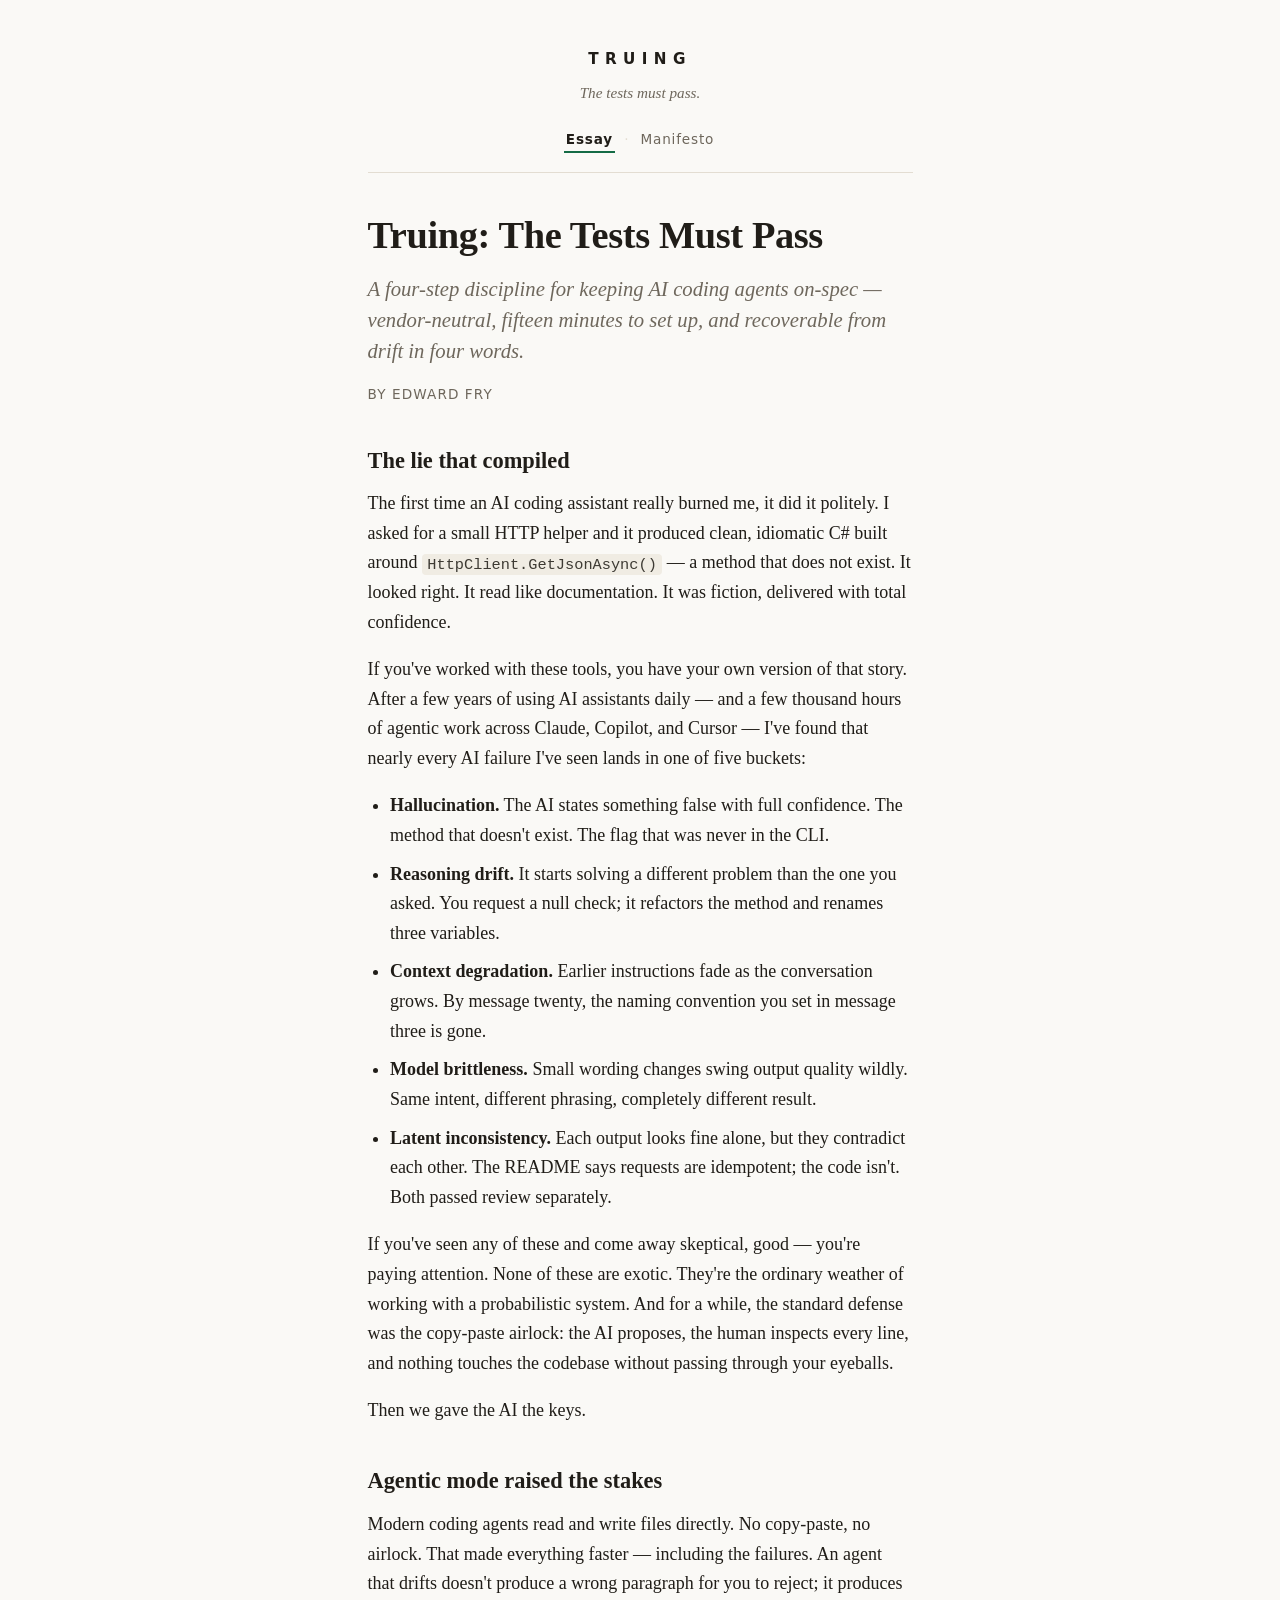
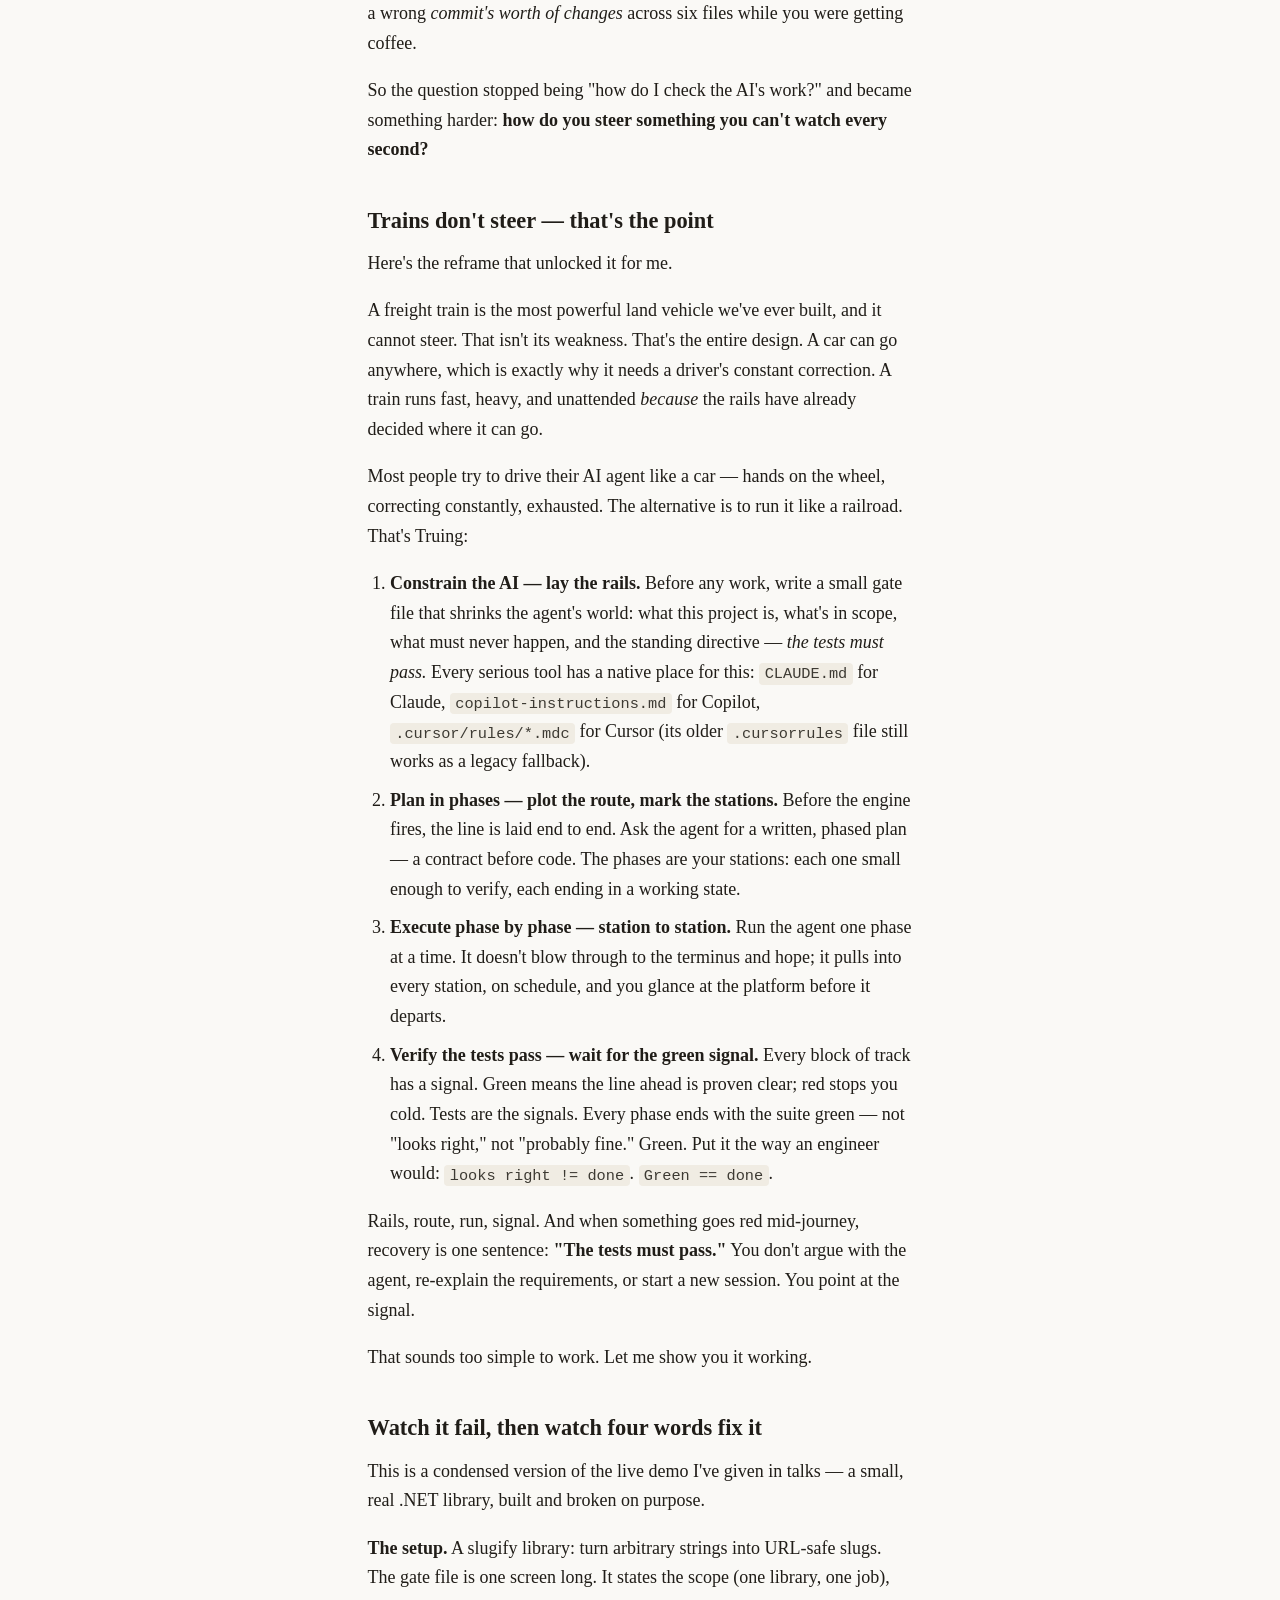
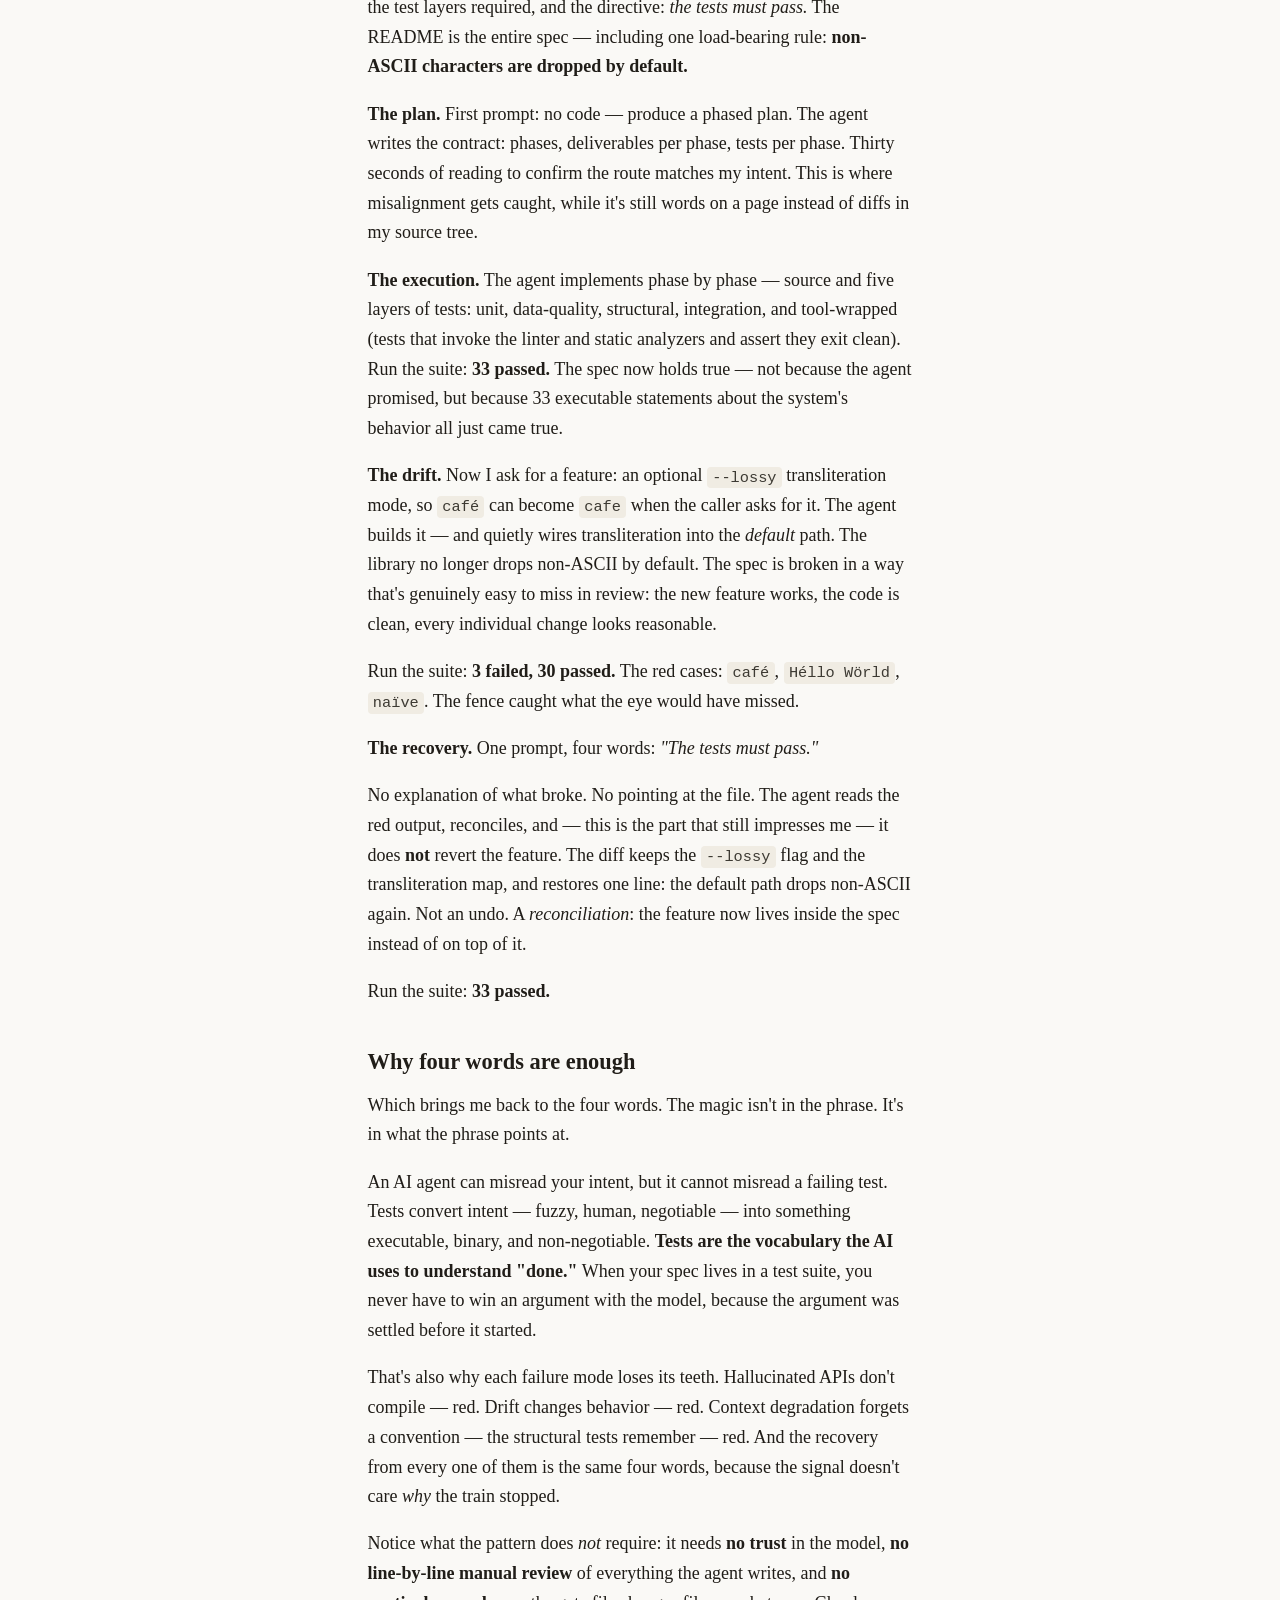
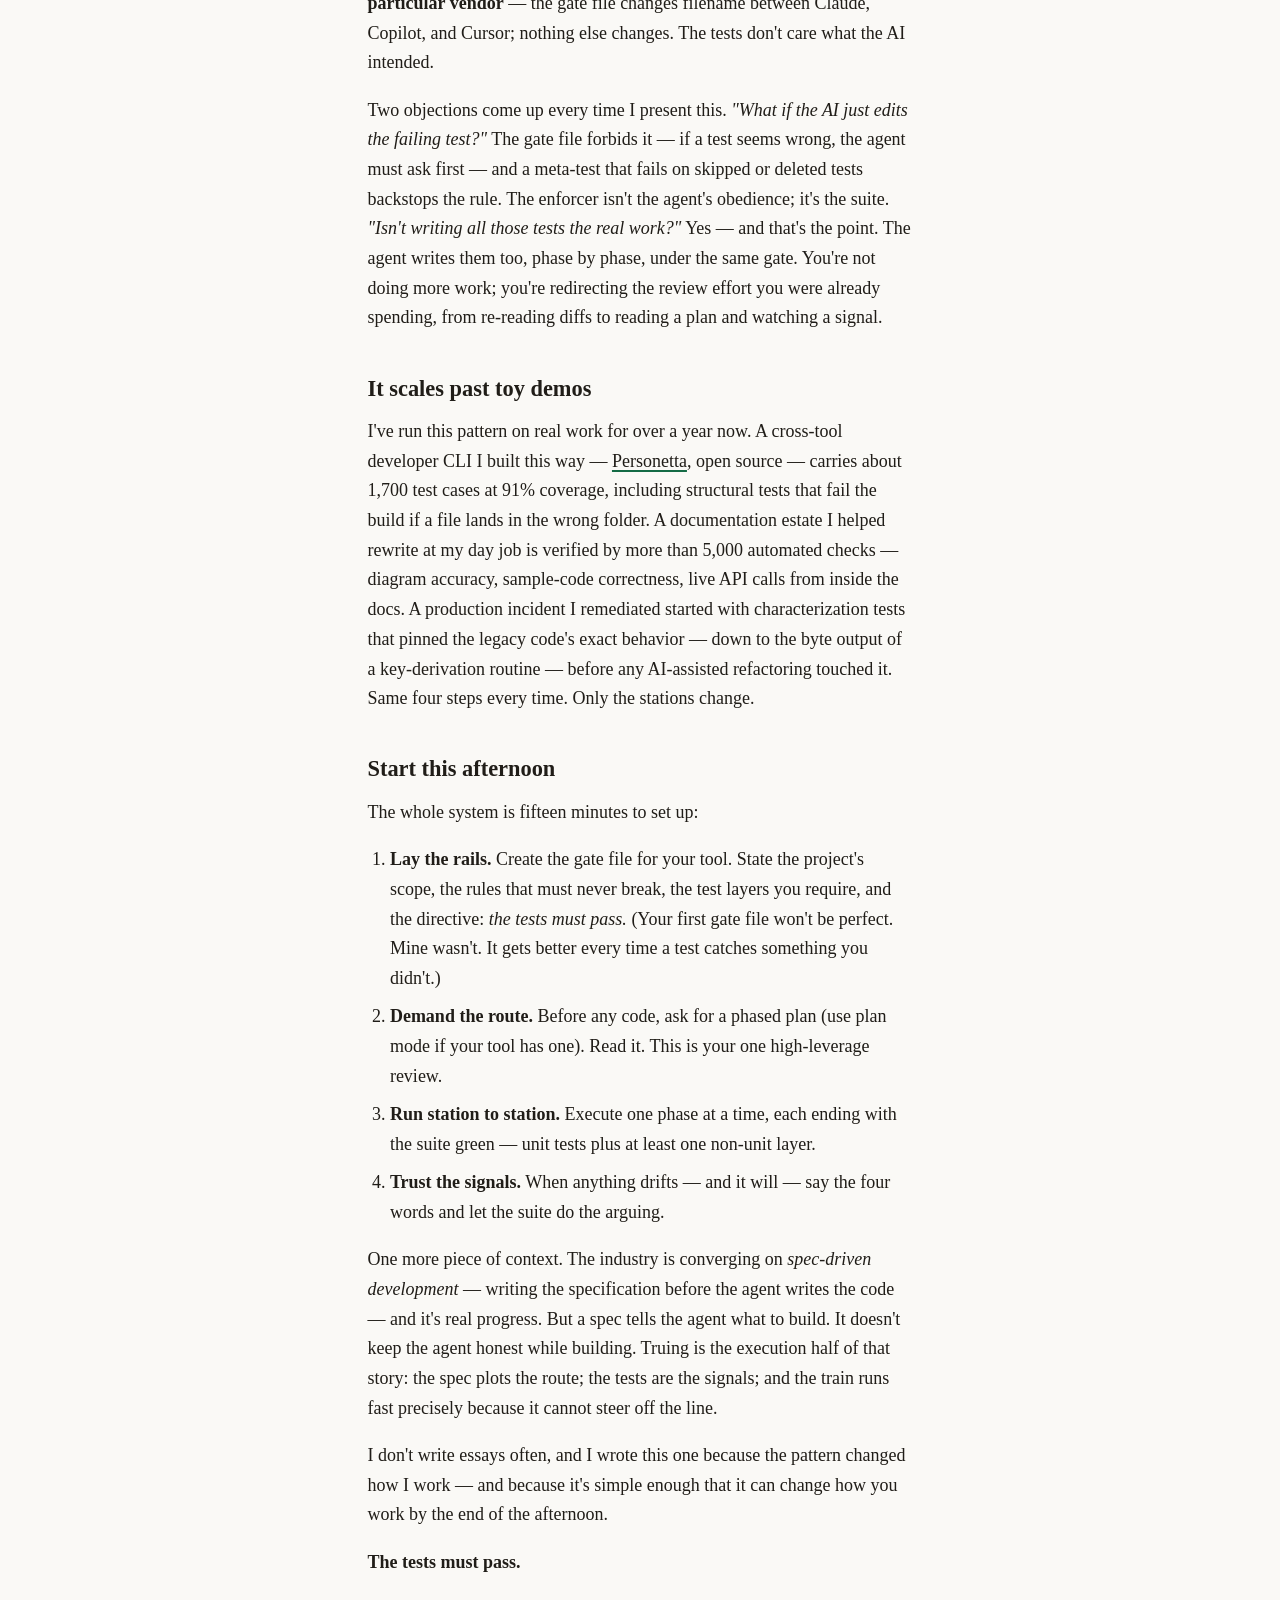
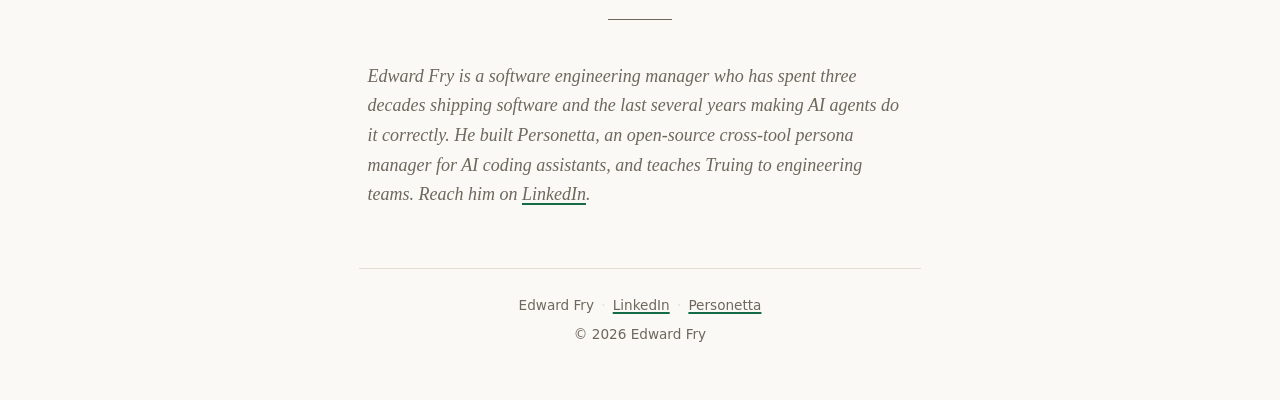
==== index.html @ 10665d58 "feat: publish Truing essay and manifesto as static site Two hand-built pages (essay at index, manife" ====
<!DOCTYPE html>
<html lang="en">
<head>
<meta charset="utf-8">
<meta name="viewport" content="width=device-width, initial-scale=1">
<title>Truing — quality-first AI development</title>
<meta name="description" content="Truing: a four-step discipline for keeping AI coding agents on-spec — vendor-neutral, fifteen minutes to set up, and recoverable from drift in four words. By Edward Fry.">
<meta property="og:type" content="article">
<meta property="og:title" content="Truing — The Tests Must Pass">
<meta property="og:description" content="A four-step discipline for keeping AI coding agents on-spec — vendor-neutral, fifteen minutes to set up, and recoverable from drift in four words.">
<meta property="og:url" content="https://truing-dev.github.io/">
<meta property="og:site_name" content="Truing">
<meta name="theme-color" media="(prefers-color-scheme: light)" content="#faf9f6">
<meta name="theme-color" media="(prefers-color-scheme: dark)" content="#171512">
<link rel="icon" href="data:image/svg+xml,%3Csvg xmlns='http://www.w3.org/2000/svg' viewBox='0 0 64 64'%3E%3Ccircle cx='32' cy='32' r='27' fill='none' stroke='%23146b45' stroke-width='6'/%3E%3Cpath d='M22 25h20M32 25v17' fill='none' stroke='%23146b45' stroke-width='6' stroke-linecap='round'/%3E%3C/svg%3E">
<link rel="stylesheet" href="style.css">
</head>
<body>

<header class="site-header">
  <a class="wordmark" href="./">TRUING</a>
  <p class="tagline">The tests must pass.</p>
  <nav class="site-nav" aria-label="Site">
    <a href="./" aria-current="page">Essay</a><span class="sep" aria-hidden="true">·</span><a href="manifesto.html">Manifesto</a>
  </nav>
</header>

<main>
<article>
  <header>
    <h1>Truing: The Tests Must Pass</h1>
    <p class="standfirst">A four-step discipline for keeping AI coding agents on-spec — vendor-neutral, fifteen minutes to set up, and recoverable from drift in four words.</p>
    <p class="byline">By Edward Fry</p>
  </header>

  <h2>The lie that compiled</h2>

  <p>The first time an AI coding assistant really burned me, it did it politely. I asked for a small HTTP helper and it produced clean, idiomatic C# built around <code>HttpClient.GetJsonAsync()</code> — a method that does not exist. It looked right. It read like documentation. It was fiction, delivered with total confidence.</p>

  <p>If you've worked with these tools, you have your own version of that story. After a few years of using AI assistants daily — and a few thousand hours of agentic work across Claude, Copilot, and Cursor — I've found that nearly every AI failure I've seen lands in one of five buckets:</p>

  <ul>
    <li><strong>Hallucination.</strong> The AI states something false with full confidence. The method that doesn't exist. The flag that was never in the CLI.</li>
    <li><strong>Reasoning drift.</strong> It starts solving a different problem than the one you asked. You request a null check; it refactors the method and renames three variables.</li>
    <li><strong>Context degradation.</strong> Earlier instructions fade as the conversation grows. By message twenty, the naming convention you set in message three is gone.</li>
    <li><strong>Model brittleness.</strong> Small wording changes swing output quality wildly. Same intent, different phrasing, completely different result.</li>
    <li><strong>Latent inconsistency.</strong> Each output looks fine alone, but they contradict each other. The README says requests are idempotent; the code isn't. Both passed review separately.</li>
  </ul>

  <p>If you've seen any of these and come away skeptical, good — you're paying attention. None of these are exotic. They're the ordinary weather of working with a probabilistic system. And for a while, the standard defense was the copy-paste airlock: the AI proposes, the human inspects every line, and nothing touches the codebase without passing through your eyeballs.</p>

  <p>Then we gave the AI the keys.</p>

  <h2>Agentic mode raised the stakes</h2>

  <p>Modern coding agents read and write files directly. No copy-paste, no airlock. That made everything faster — including the failures. An agent that drifts doesn't produce a wrong paragraph for you to reject; it produces a wrong <em>commit's worth of changes</em> across six files while you were getting coffee.</p>

  <p>So the question stopped being "how do I check the AI's work?" and became something harder: <strong>how do you steer something you can't watch every second?</strong></p>

  <h2>Trains don't steer — that's the point</h2>

  <p>Here's the reframe that unlocked it for me.</p>

  <p>A freight train is the most powerful land vehicle we've ever built, and it cannot steer. That isn't its weakness. That's the entire design. A car can go anywhere, which is exactly why it needs a driver's constant correction. A train runs fast, heavy, and unattended <em>because</em> the rails have already decided where it can go.</p>

  <p>Most people try to drive their AI agent like a car — hands on the wheel, correcting constantly, exhausted. The alternative is to run it like a railroad. That's Truing:</p>

  <ol>
    <li><p><strong>Constrain the AI — lay the rails.</strong> Before any work, write a small gate file that shrinks the agent's world: what this project is, what's in scope, what must never happen, and the standing directive — <em>the tests must pass.</em> Every serious tool has a native place for this: <code>CLAUDE.md</code> for Claude, <code>copilot-instructions.md</code> for Copilot, <code>.cursor/rules/*.mdc</code> for Cursor (its older <code>.cursorrules</code> file still works as a legacy fallback).</p></li>
    <li><p><strong>Plan in phases — plot the route, mark the stations.</strong> Before the engine fires, the line is laid end to end. Ask the agent for a written, phased plan — a contract before code. The phases are your stations: each one small enough to verify, each ending in a working state.</p></li>
    <li><p><strong>Execute phase by phase — station to station.</strong> Run the agent one phase at a time. It doesn't blow through to the terminus and hope; it pulls into every station, on schedule, and you glance at the platform before it departs.</p></li>
    <li><p><strong>Verify the tests pass — wait for the green signal.</strong> Every block of track has a signal. Green means the line ahead is proven clear; red stops you cold. Tests are the signals. Every phase ends with the suite green — not "looks right," not "probably fine." Green. Put it the way an engineer would: <code>looks right != done</code>. <code>Green == done</code>.</p></li>
  </ol>

  <p>Rails, route, run, signal. And when something goes red mid-journey, recovery is one sentence: <strong>"The tests must pass."</strong> You don't argue with the agent, re-explain the requirements, or start a new session. You point at the signal.</p>

  <p>That sounds too simple to work. Let me show you it working.</p>

  <h2>Watch it fail, then watch four words fix it</h2>

  <p>This is a condensed version of the live demo I've given in talks — a small, real .NET library, built and broken on purpose.</p>

  <p><strong>The setup.</strong> A slugify library: turn arbitrary strings into URL-safe slugs. The gate file is one screen long. It states the scope (one library, one job), the test layers required, and the directive: <em>the tests must pass.</em> The README is the entire spec — including one load-bearing rule: <strong>non-ASCII characters are dropped by default.</strong></p>

  <p><strong>The plan.</strong> First prompt: no code — produce a phased plan. The agent writes the contract: phases, deliverables per phase, tests per phase. Thirty seconds of reading to confirm the route matches my intent. This is where misalignment gets caught, while it's still words on a page instead of diffs in my source tree.</p>

  <p><strong>The execution.</strong> The agent implements phase by phase — source and five layers of tests: unit, data-quality, structural, integration, and tool-wrapped (tests that invoke the linter and static analyzers and assert they exit clean). Run the suite: <strong>33 passed.</strong> The spec now holds true — not because the agent promised, but because 33 executable statements about the system's behavior all just came true.</p>

  <p><strong>The drift.</strong> Now I ask for a feature: an optional <code>--lossy</code> transliteration mode, so <code>café</code> can become <code>cafe</code> when the caller asks for it. The agent builds it — and quietly wires transliteration into the <em>default</em> path. The library no longer drops non-ASCII by default. The spec is broken in a way that's genuinely easy to miss in review: the new feature works, the code is clean, every individual change looks reasonable.</p>

  <p>Run the suite: <strong>3 failed, 30 passed.</strong> The red cases: <code>café</code>, <code>Héllo Wörld</code>, <code>naïve</code>. The fence caught what the eye would have missed.</p>

  <p><strong>The recovery.</strong> One prompt, four words: <em>"The tests must pass."</em></p>

  <p>No explanation of what broke. No pointing at the file. The agent reads the red output, reconciles, and — this is the part that still impresses me — it does <strong>not</strong> revert the feature. The diff keeps the <code>--lossy</code> flag and the transliteration map, and restores one line: the default path drops non-ASCII again. Not an undo. A <em>reconciliation</em>: the feature now lives inside the spec instead of on top of it.</p>

  <p>Run the suite: <strong>33 passed.</strong></p>

  <h2>Why four words are enough</h2>

  <p>Which brings me back to the four words. The magic isn't in the phrase. It's in what the phrase points at.</p>

  <p>An AI agent can misread your intent, but it cannot misread a failing test. Tests convert intent — fuzzy, human, negotiable — into something executable, binary, and non-negotiable. <strong>Tests are the vocabulary the AI uses to understand "done."</strong> When your spec lives in a test suite, you never have to win an argument with the model, because the argument was settled before it started.</p>

  <p>That's also why each failure mode loses its teeth. Hallucinated APIs don't compile — red. Drift changes behavior — red. Context degradation forgets a convention — the structural tests remember — red. And the recovery from every one of them is the same four words, because the signal doesn't care <em>why</em> the train stopped.</p>

  <p>Notice what the pattern does <em>not</em> require: it needs <strong>no trust</strong> in the model, <strong>no line-by-line manual review</strong> of everything the agent writes, and <strong>no particular vendor</strong> — the gate file changes filename between Claude, Copilot, and Cursor; nothing else changes. The tests don't care what the AI intended.</p>

  <p>Two objections come up every time I present this. <em>"What if the AI just edits the failing test?"</em> The gate file forbids it — if a test seems wrong, the agent must ask first — and a meta-test that fails on skipped or deleted tests backstops the rule. The enforcer isn't the agent's obedience; it's the suite. <em>"Isn't writing all those tests the real work?"</em> Yes — and that's the point. The agent writes them too, phase by phase, under the same gate. You're not doing more work; you're redirecting the review effort you were already spending, from re-reading diffs to reading a plan and watching a signal.</p>

  <h2>It scales past toy demos</h2>

  <p>I've run this pattern on real work for over a year now. A cross-tool developer CLI I built this way — <a href="https://github.com/EdwardAF-IT/Personetta">Personetta</a>, open source — carries about 1,700 test cases at 91% coverage, including structural tests that fail the build if a file lands in the wrong folder. A documentation estate I helped rewrite at my day job is verified by more than 5,000 automated checks — diagram accuracy, sample-code correctness, live API calls from inside the docs. A production incident I remediated started with characterization tests that pinned the legacy code's exact behavior — down to the byte output of a key-derivation routine — before any AI-assisted refactoring touched it. Same four steps every time. Only the stations change.</p>

  <h2>Start this afternoon</h2>

  <p>The whole system is fifteen minutes to set up:</p>

  <ol>
    <li><strong>Lay the rails.</strong> Create the gate file for your tool. State the project's scope, the rules that must never break, the test layers you require, and the directive: <em>the tests must pass.</em> (Your first gate file won't be perfect. Mine wasn't. It gets better every time a test catches something you didn't.)</li>
    <li><strong>Demand the route.</strong> Before any code, ask for a phased plan (use plan mode if your tool has one). Read it. This is your one high-leverage review.</li>
    <li><strong>Run station to station.</strong> Execute one phase at a time, each ending with the suite green — unit tests plus at least one non-unit layer.</li>
    <li><strong>Trust the signals.</strong> When anything drifts — and it will — say the four words and let the suite do the arguing.</li>
  </ol>

  <p>One more piece of context. The industry is converging on <em>spec-driven development</em> — writing the specification before the agent writes the code — and it's real progress. But a spec tells the agent what to build. It doesn't keep the agent honest while building. Truing is the execution half of that story: the spec plots the route; the tests are the signals; and the train runs fast precisely because it cannot steer off the line.</p>

  <p>I don't write essays often, and I wrote this one because the pattern changed how I work — and because it's simple enough that it can change how you work by the end of the afternoon.</p>

  <p><strong>The tests must pass.</strong></p>

  <hr>

  <p class="endnote">Edward Fry is a software engineering manager who has spent three decades shipping software and the last several years making AI agents do it correctly. He built Personetta, an open-source cross-tool persona manager for AI coding assistants, and teaches Truing to engineering teams. Reach him on <a href="https://www.linkedin.com/in/edwardfry">LinkedIn</a>.</p>
</article>
</main>

<footer class="site-footer">
  <p>Edward Fry<span class="sep" aria-hidden="true">·</span><a href="https://www.linkedin.com/in/edwardfry">LinkedIn</a><span class="sep" aria-hidden="true">·</span><a href="https://github.com/EdwardAF-IT/Personetta">Personetta</a></p>
  <p>© 2026 Edward Fry</p>
</footer>

</body>
</html>
---- style.css ----
/* Truing — truing-dev.github.io */

:root {
  --bg: #faf9f6;
  --ink: #201d18;
  --muted: #6e675c;
  --accent: #146b45;
  --rule: #e3ddd2;
  --code-bg: #f0ece3;
  --code-ink: #3d3a33;
}

@media (prefers-color-scheme: dark) {
  :root {
    --bg: #171512;
    --ink: #e7e2d8;
    --muted: #a09a8d;
    --accent: #5fc493;
    --rule: #2e2a24;
    --code-bg: #24211b;
    --code-ink: #d8d2c4;
  }
}

* {
  box-sizing: border-box;
}

html {
  -webkit-text-size-adjust: 100%;
}

body {
  margin: 0;
  background: var(--bg);
  color: var(--ink);
  font-family: Charter, "Bitstream Charter", "Sitka Text", Cambria, Georgia, "Times New Roman", serif;
  font-size: 1.125rem;
  line-height: 1.65;
  overflow-wrap: break-word;
}

::selection {
  background: var(--accent);
  color: var(--bg);
}

/* ---- Shell ---- */

.site-header,
main,
.site-footer {
  max-width: 65ch;
  margin-left: auto;
  margin-right: auto;
  padding-left: 1.25rem;
  padding-right: 1.25rem;
}

.site-header {
  padding-top: 2.75rem;
  text-align: center;
}

.wordmark {
  font-family: ui-sans-serif, system-ui, "Segoe UI", Helvetica, Arial, sans-serif;
  font-size: 0.95rem;
  font-weight: 650;
  letter-spacing: 0.42em;
  text-indent: 0.42em; /* optically recenters letterspaced caps */
  color: var(--ink);
  text-decoration: none;
}

.wordmark:hover {
  color: var(--accent);
}

.tagline {
  margin: 0.4rem 0 0;
  font-style: italic;
  font-size: 0.95rem;
  color: var(--muted);
}

.site-nav {
  margin-top: 1.4rem;
  padding-bottom: 1.4rem;
  border-bottom: 1px solid var(--rule);
  font-family: ui-sans-serif, system-ui, "Segoe UI", Helvetica, Arial, sans-serif;
  font-size: 0.85rem;
  letter-spacing: 0.06em;
}

.site-nav a {
  color: var(--muted);
  text-decoration: none;
  padding: 0.25rem 0.1rem;
}

.site-nav a:hover {
  color: var(--accent);
}

.site-nav a[aria-current="page"] {
  color: var(--ink);
  font-weight: 650;
  border-bottom: 2px solid var(--accent);
}

.site-nav .sep {
  color: var(--rule);
  margin: 0 0.6rem;
}

/* ---- Article ---- */

main {
  padding-top: 2.5rem;
  padding-bottom: 1rem;
}

h1 {
  font-size: clamp(1.8rem, 5.5vw, 2.4rem);
  line-height: 1.15;
  letter-spacing: -0.01em;
  margin: 0 0 1rem;
  font-weight: 700;
}

.standfirst {
  font-style: italic;
  font-size: 1.15em;
  line-height: 1.5;
  color: var(--muted);
  margin: 0 0 1rem;
}

.byline {
  font-family: ui-sans-serif, system-ui, "Segoe UI", Helvetica, Arial, sans-serif;
  font-size: 0.85rem;
  letter-spacing: 0.08em;
  text-transform: uppercase;
  color: var(--muted);
  margin: 0 0 2rem;
}

h2 {
  font-size: 1.4rem;
  line-height: 1.25;
  margin: 2.6rem 0 0.9rem;
  font-weight: 700;
}

p {
  margin: 0 0 1.1rem;
}

a {
  color: inherit;
  text-decoration: underline;
  text-decoration-color: var(--accent);
  text-decoration-thickness: 1.5px;
  text-underline-offset: 0.18em;
}

a:hover {
  color: var(--accent);
}

strong {
  font-weight: 700;
}

ul, ol {
  margin: 0 0 1.1rem;
  padding-left: 1.4rem;
}

li {
  margin-bottom: 0.55rem;
}

li > p {
  margin-bottom: 0.55rem;
}

hr {
  border: 0;
  width: 4rem;
  border-top: 1px solid var(--muted);
  margin: 2.6rem auto;
}

code {
  font-family: ui-monospace, "Cascadia Code", Consolas, "SF Mono", Menlo, monospace;
  font-size: 0.85em;
  background: var(--code-bg);
  color: var(--code-ink);
  padding: 0.12em 0.35em;
  border-radius: 4px;
  white-space: nowrap;
}

pre {
  background: var(--code-bg);
  border-radius: 6px;
  padding: 1rem 1.2rem;
  overflow-x: auto;
  margin: 0 0 1.1rem;
  line-height: 1.5;
}

pre code {
  background: none;
  padding: 0;
  white-space: pre;
  font-size: 0.85rem;
}

.endnote {
  font-style: italic;
  color: var(--muted);
}

.endnote em {
  font-style: normal;
}

/* ---- Footer ---- */

.site-footer {
  margin-top: 1.5rem;
  padding-top: 1.6rem;
  padding-bottom: 3rem;
  border-top: 1px solid var(--rule);
  font-family: ui-sans-serif, system-ui, "Segoe UI", Helvetica, Arial, sans-serif;
  font-size: 0.85rem;
  color: var(--muted);
  text-align: center;
}

.site-footer p {
  margin: 0 0 0.4rem;
}

.site-footer a {
  color: var(--muted);
}

.site-footer a:hover {
  color: var(--accent);
}

.site-footer .sep {
  margin: 0 0.45rem;
  color: var(--rule);
}

/* ---- Print ---- */

@media print {
  :root {
    --bg: #fff;
    --ink: #000;
    --muted: #444;
    --accent: #000;
    --rule: #999;
    --code-bg: #fff;
    --code-ink: #000;
  }

  body {
    font-size: 11pt;
  }

  .site-nav {
    display: none;
  }

  a {
    text-decoration: none;
    color: inherit;
  }

  .site-footer a[href^="http"]::after {
    content: " (" attr(href) ")";
    font-size: 0.9em;
  }

  code {
    border: 1px solid #ccc;
  }

  h1, h2 {
    break-after: avoid;
  }

  li, pre {
    break-inside: avoid;
  }
}
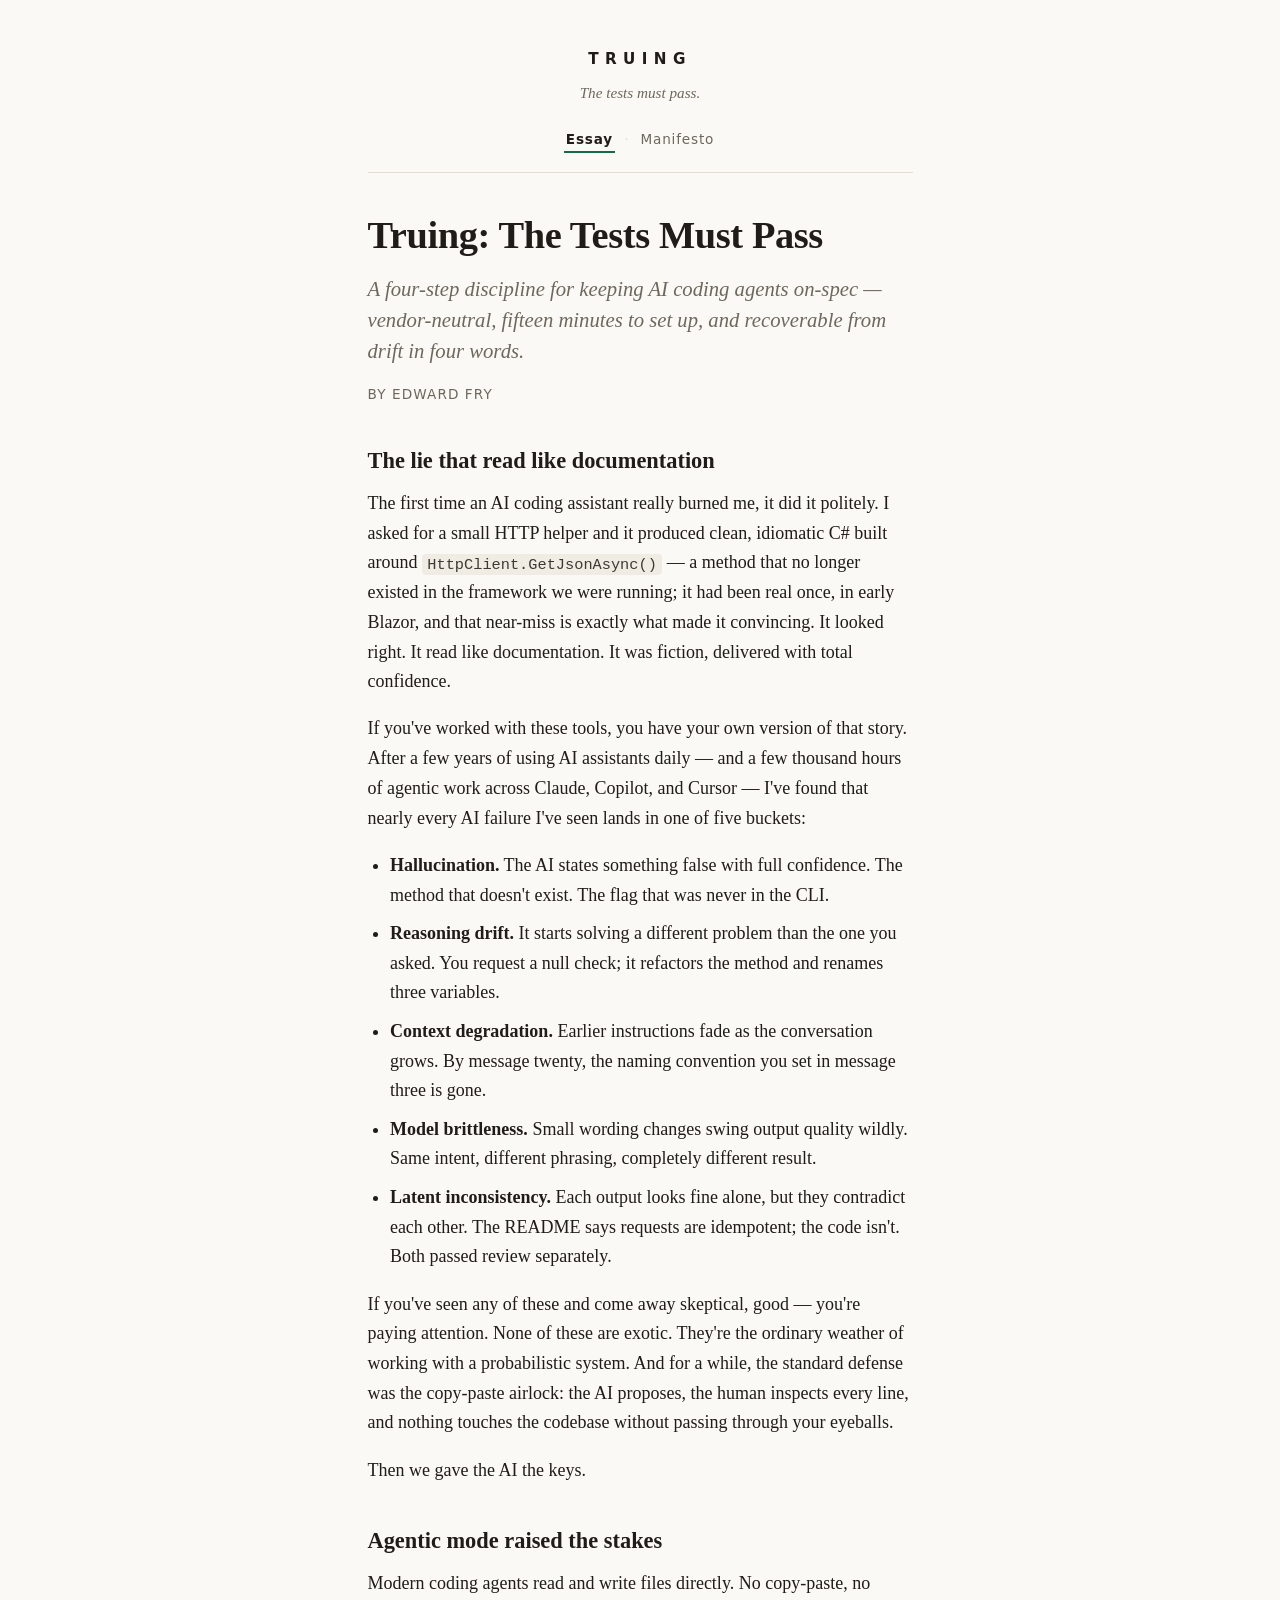
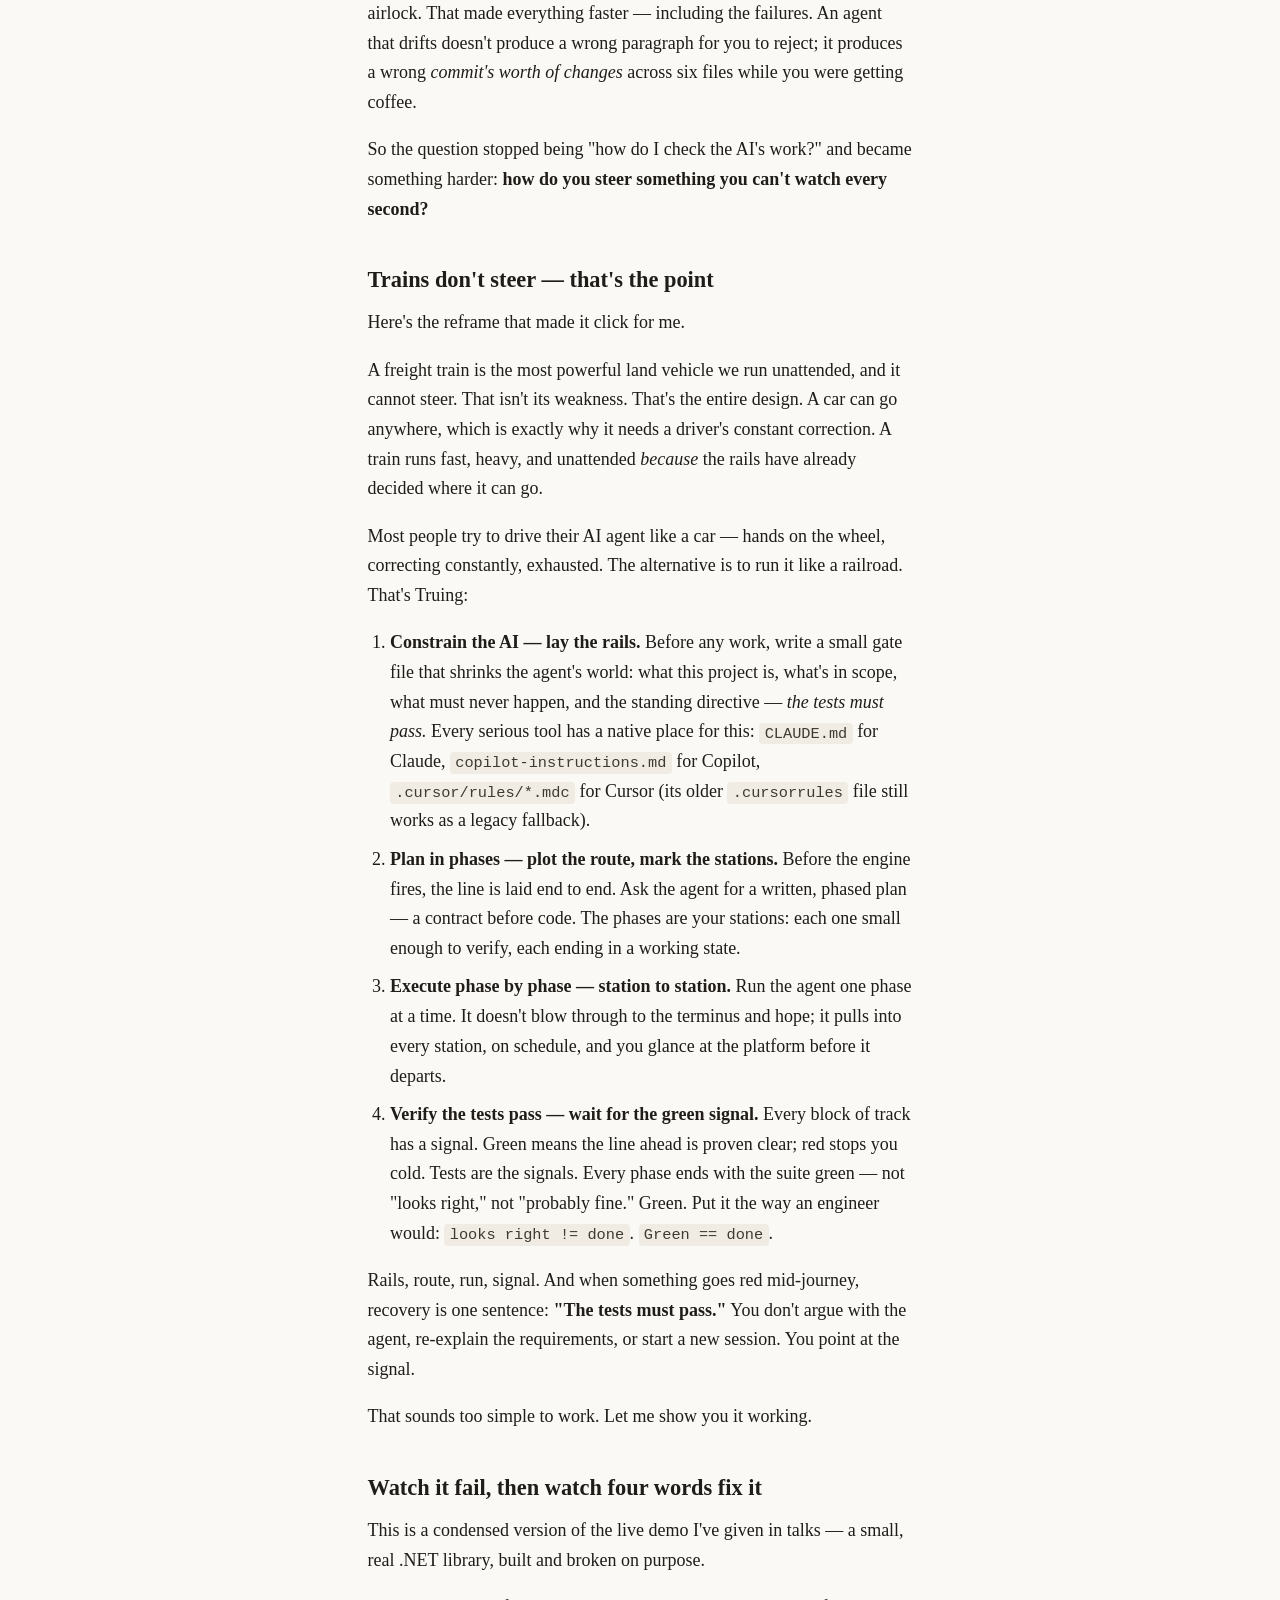
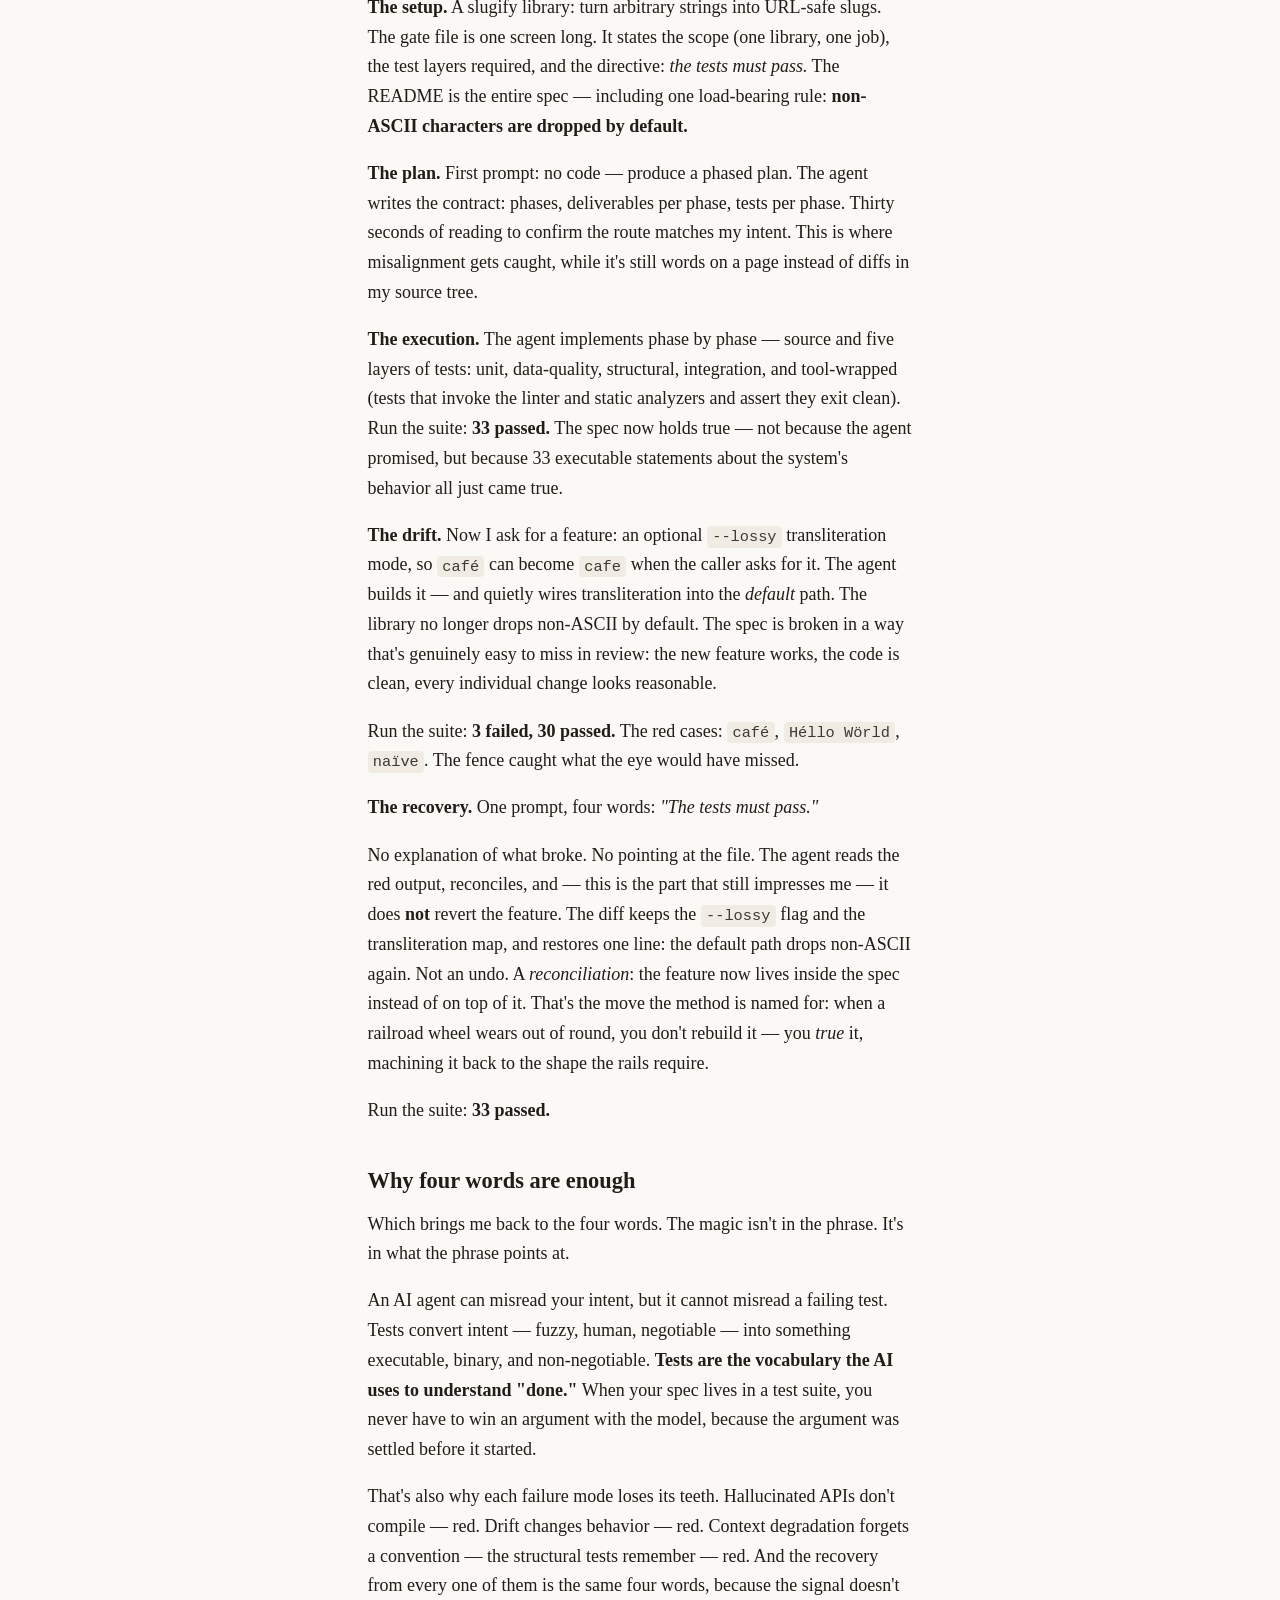
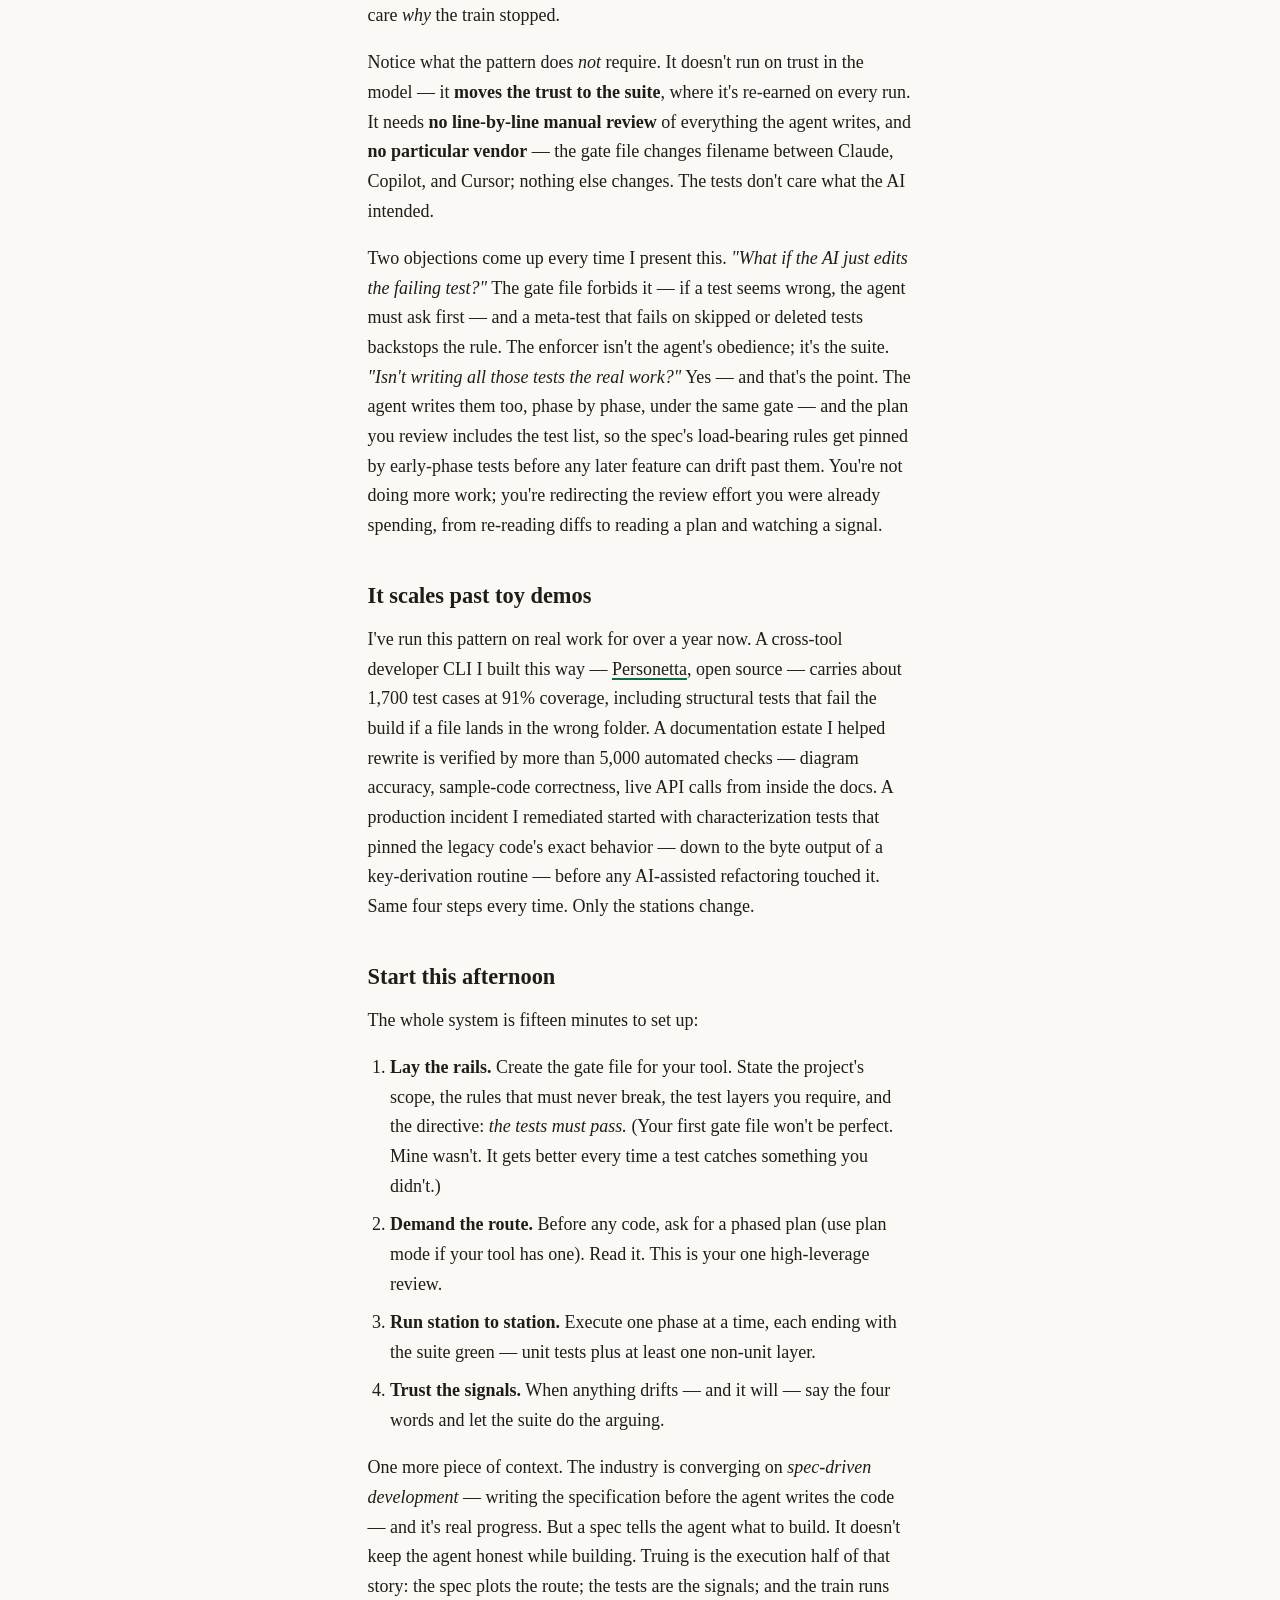
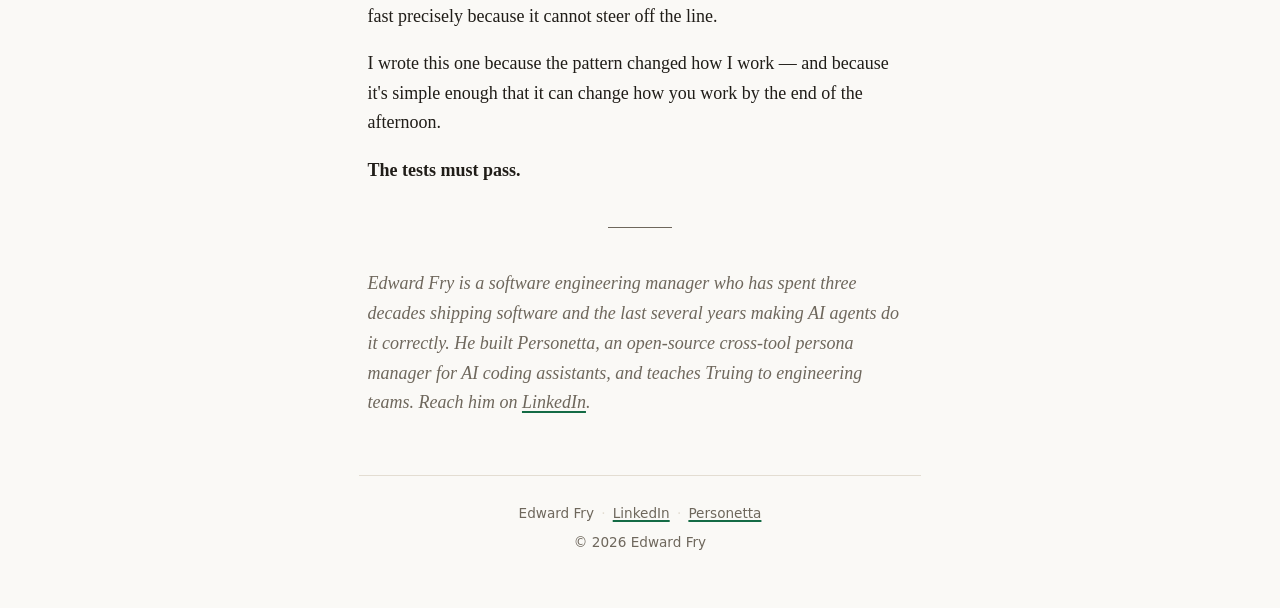
==== commit fc0f8900: "docs: sync essay page with approved 2026-07-11 editorial fixes Mirror the nine approved edits from t" ====
--- a/index.html
+++ b/index.html
@@ -33,9 +33,9 @@
     <p class="byline">By Edward Fry</p>
   </header>
 
-  <h2>The lie that compiled</h2>
+  <h2>The lie that read like documentation</h2>
 
-  <p>The first time an AI coding assistant really burned me, it did it politely. I asked for a small HTTP helper and it produced clean, idiomatic C# built around <code>HttpClient.GetJsonAsync()</code> — a method that does not exist. It looked right. It read like documentation. It was fiction, delivered with total confidence.</p>
+  <p>The first time an AI coding assistant really burned me, it did it politely. I asked for a small HTTP helper and it produced clean, idiomatic C# built around <code>HttpClient.GetJsonAsync()</code> — a method that no longer existed in the framework we were running; it had been real once, in early Blazor, and that near-miss is exactly what made it convincing. It looked right. It read like documentation. It was fiction, delivered with total confidence.</p>
 
   <p>If you've worked with these tools, you have your own version of that story. After a few years of using AI assistants daily — and a few thousand hours of agentic work across Claude, Copilot, and Cursor — I've found that nearly every AI failure I've seen lands in one of five buckets:</p>
 
@@ -59,9 +59,9 @@
 
   <h2>Trains don't steer — that's the point</h2>
 
-  <p>Here's the reframe that unlocked it for me.</p>
+  <p>Here's the reframe that made it click for me.</p>
 
-  <p>A freight train is the most powerful land vehicle we've ever built, and it cannot steer. That isn't its weakness. That's the entire design. A car can go anywhere, which is exactly why it needs a driver's constant correction. A train runs fast, heavy, and unattended <em>because</em> the rails have already decided where it can go.</p>
+  <p>A freight train is the most powerful land vehicle we run unattended, and it cannot steer. That isn't its weakness. That's the entire design. A car can go anywhere, which is exactly why it needs a driver's constant correction. A train runs fast, heavy, and unattended <em>because</em> the rails have already decided where it can go.</p>
 
   <p>Most people try to drive their AI agent like a car — hands on the wheel, correcting constantly, exhausted. The alternative is to run it like a railroad. That's Truing:</p>
 
@@ -92,7 +92,7 @@
 
   <p><strong>The recovery.</strong> One prompt, four words: <em>"The tests must pass."</em></p>
 
-  <p>No explanation of what broke. No pointing at the file. The agent reads the red output, reconciles, and — this is the part that still impresses me — it does <strong>not</strong> revert the feature. The diff keeps the <code>--lossy</code> flag and the transliteration map, and restores one line: the default path drops non-ASCII again. Not an undo. A <em>reconciliation</em>: the feature now lives inside the spec instead of on top of it.</p>
+  <p>No explanation of what broke. No pointing at the file. The agent reads the red output, reconciles, and — this is the part that still impresses me — it does <strong>not</strong> revert the feature. The diff keeps the <code>--lossy</code> flag and the transliteration map, and restores one line: the default path drops non-ASCII again. Not an undo. A <em>reconciliation</em>: the feature now lives inside the spec instead of on top of it. That's the move the method is named for: when a railroad wheel wears out of round, you don't rebuild it — you <em>true</em> it, machining it back to the shape the rails require.</p>
 
   <p>Run the suite: <strong>33 passed.</strong></p>
 
@@ -104,13 +104,13 @@
 
   <p>That's also why each failure mode loses its teeth. Hallucinated APIs don't compile — red. Drift changes behavior — red. Context degradation forgets a convention — the structural tests remember — red. And the recovery from every one of them is the same four words, because the signal doesn't care <em>why</em> the train stopped.</p>
 
-  <p>Notice what the pattern does <em>not</em> require: it needs <strong>no trust</strong> in the model, <strong>no line-by-line manual review</strong> of everything the agent writes, and <strong>no particular vendor</strong> — the gate file changes filename between Claude, Copilot, and Cursor; nothing else changes. The tests don't care what the AI intended.</p>
+  <p>Notice what the pattern does <em>not</em> require. It doesn't run on trust in the model — it <strong>moves the trust to the suite</strong>, where it's re-earned on every run. It needs <strong>no line-by-line manual review</strong> of everything the agent writes, and <strong>no particular vendor</strong> — the gate file changes filename between Claude, Copilot, and Cursor; nothing else changes. The tests don't care what the AI intended.</p>
 
-  <p>Two objections come up every time I present this. <em>"What if the AI just edits the failing test?"</em> The gate file forbids it — if a test seems wrong, the agent must ask first — and a meta-test that fails on skipped or deleted tests backstops the rule. The enforcer isn't the agent's obedience; it's the suite. <em>"Isn't writing all those tests the real work?"</em> Yes — and that's the point. The agent writes them too, phase by phase, under the same gate. You're not doing more work; you're redirecting the review effort you were already spending, from re-reading diffs to reading a plan and watching a signal.</p>
+  <p>Two objections come up every time I present this. <em>"What if the AI just edits the failing test?"</em> The gate file forbids it — if a test seems wrong, the agent must ask first — and a meta-test that fails on skipped or deleted tests backstops the rule. The enforcer isn't the agent's obedience; it's the suite. <em>"Isn't writing all those tests the real work?"</em> Yes — and that's the point. The agent writes them too, phase by phase, under the same gate — and the plan you review includes the test list, so the spec's load-bearing rules get pinned by early-phase tests before any later feature can drift past them. You're not doing more work; you're redirecting the review effort you were already spending, from re-reading diffs to reading a plan and watching a signal.</p>
 
   <h2>It scales past toy demos</h2>
 
-  <p>I've run this pattern on real work for over a year now. A cross-tool developer CLI I built this way — <a href="https://github.com/EdwardAF-IT/Personetta">Personetta</a>, open source — carries about 1,700 test cases at 91% coverage, including structural tests that fail the build if a file lands in the wrong folder. A documentation estate I helped rewrite at my day job is verified by more than 5,000 automated checks — diagram accuracy, sample-code correctness, live API calls from inside the docs. A production incident I remediated started with characterization tests that pinned the legacy code's exact behavior — down to the byte output of a key-derivation routine — before any AI-assisted refactoring touched it. Same four steps every time. Only the stations change.</p>
+  <p>I've run this pattern on real work for over a year now. A cross-tool developer CLI I built this way — <a href="https://github.com/EdwardAF-IT/Personetta">Personetta</a>, open source — carries about 1,700 test cases at 91% coverage, including structural tests that fail the build if a file lands in the wrong folder. A documentation estate I helped rewrite is verified by more than 5,000 automated checks — diagram accuracy, sample-code correctness, live API calls from inside the docs. A production incident I remediated started with characterization tests that pinned the legacy code's exact behavior — down to the byte output of a key-derivation routine — before any AI-assisted refactoring touched it. Same four steps every time. Only the stations change.</p>
 
   <h2>Start this afternoon</h2>
 
@@ -125,7 +125,7 @@
 
   <p>One more piece of context. The industry is converging on <em>spec-driven development</em> — writing the specification before the agent writes the code — and it's real progress. But a spec tells the agent what to build. It doesn't keep the agent honest while building. Truing is the execution half of that story: the spec plots the route; the tests are the signals; and the train runs fast precisely because it cannot steer off the line.</p>
 
-  <p>I don't write essays often, and I wrote this one because the pattern changed how I work — and because it's simple enough that it can change how you work by the end of the afternoon.</p>
+  <p>I wrote this one because the pattern changed how I work — and because it's simple enough that it can change how you work by the end of the afternoon.</p>
 
   <p><strong>The tests must pass.</strong></p>
 
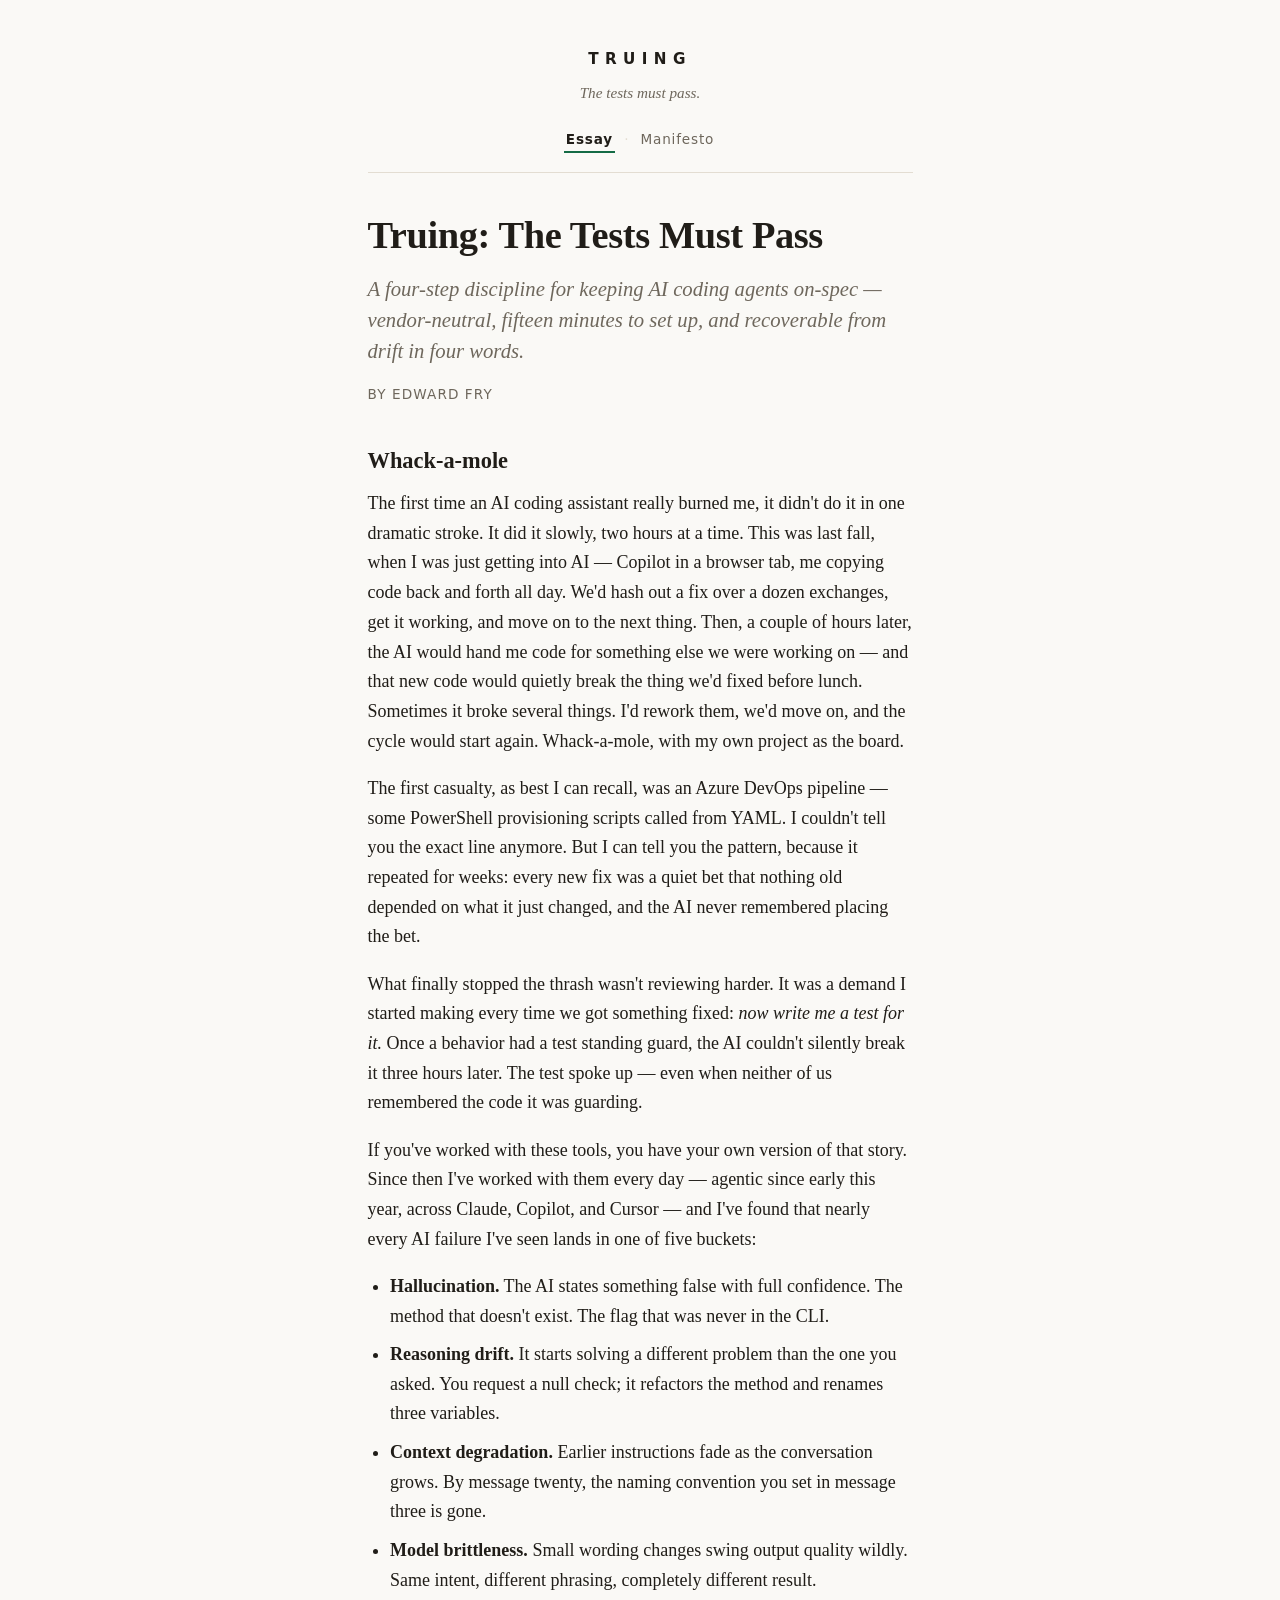
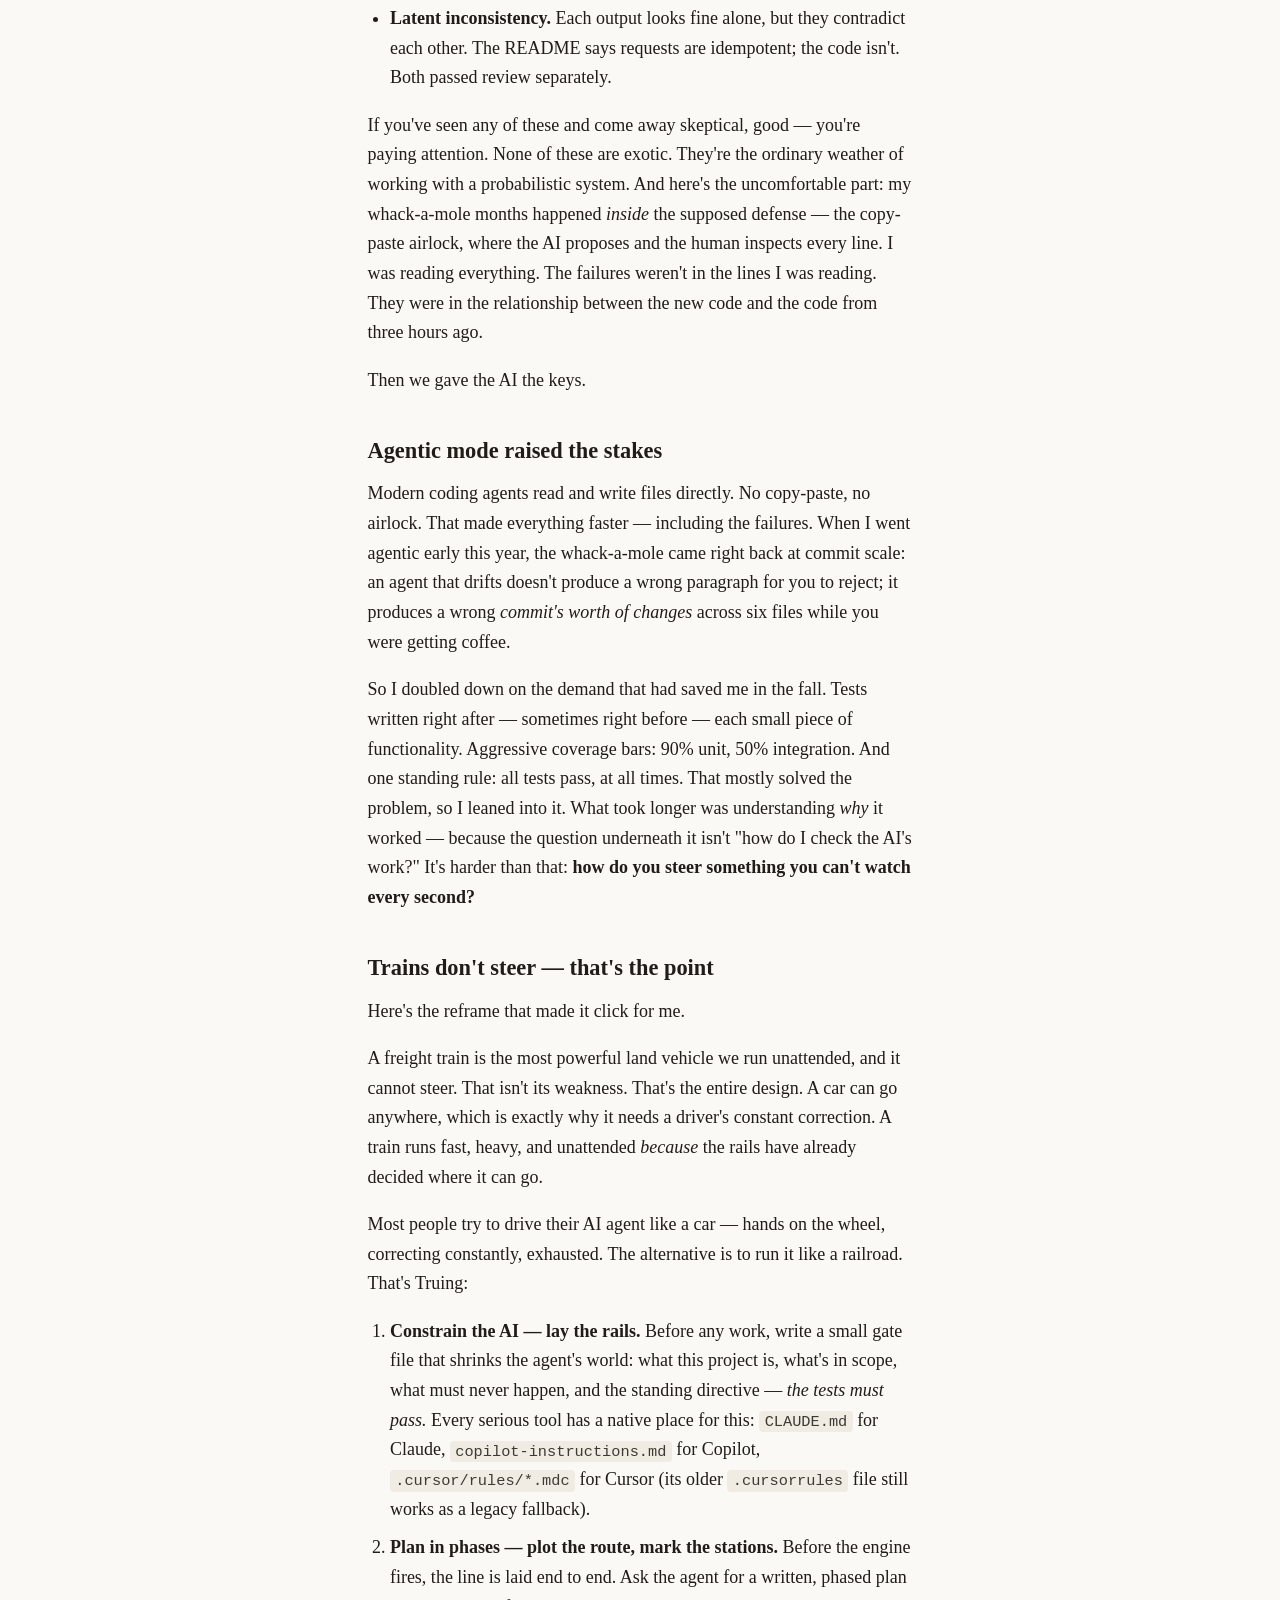
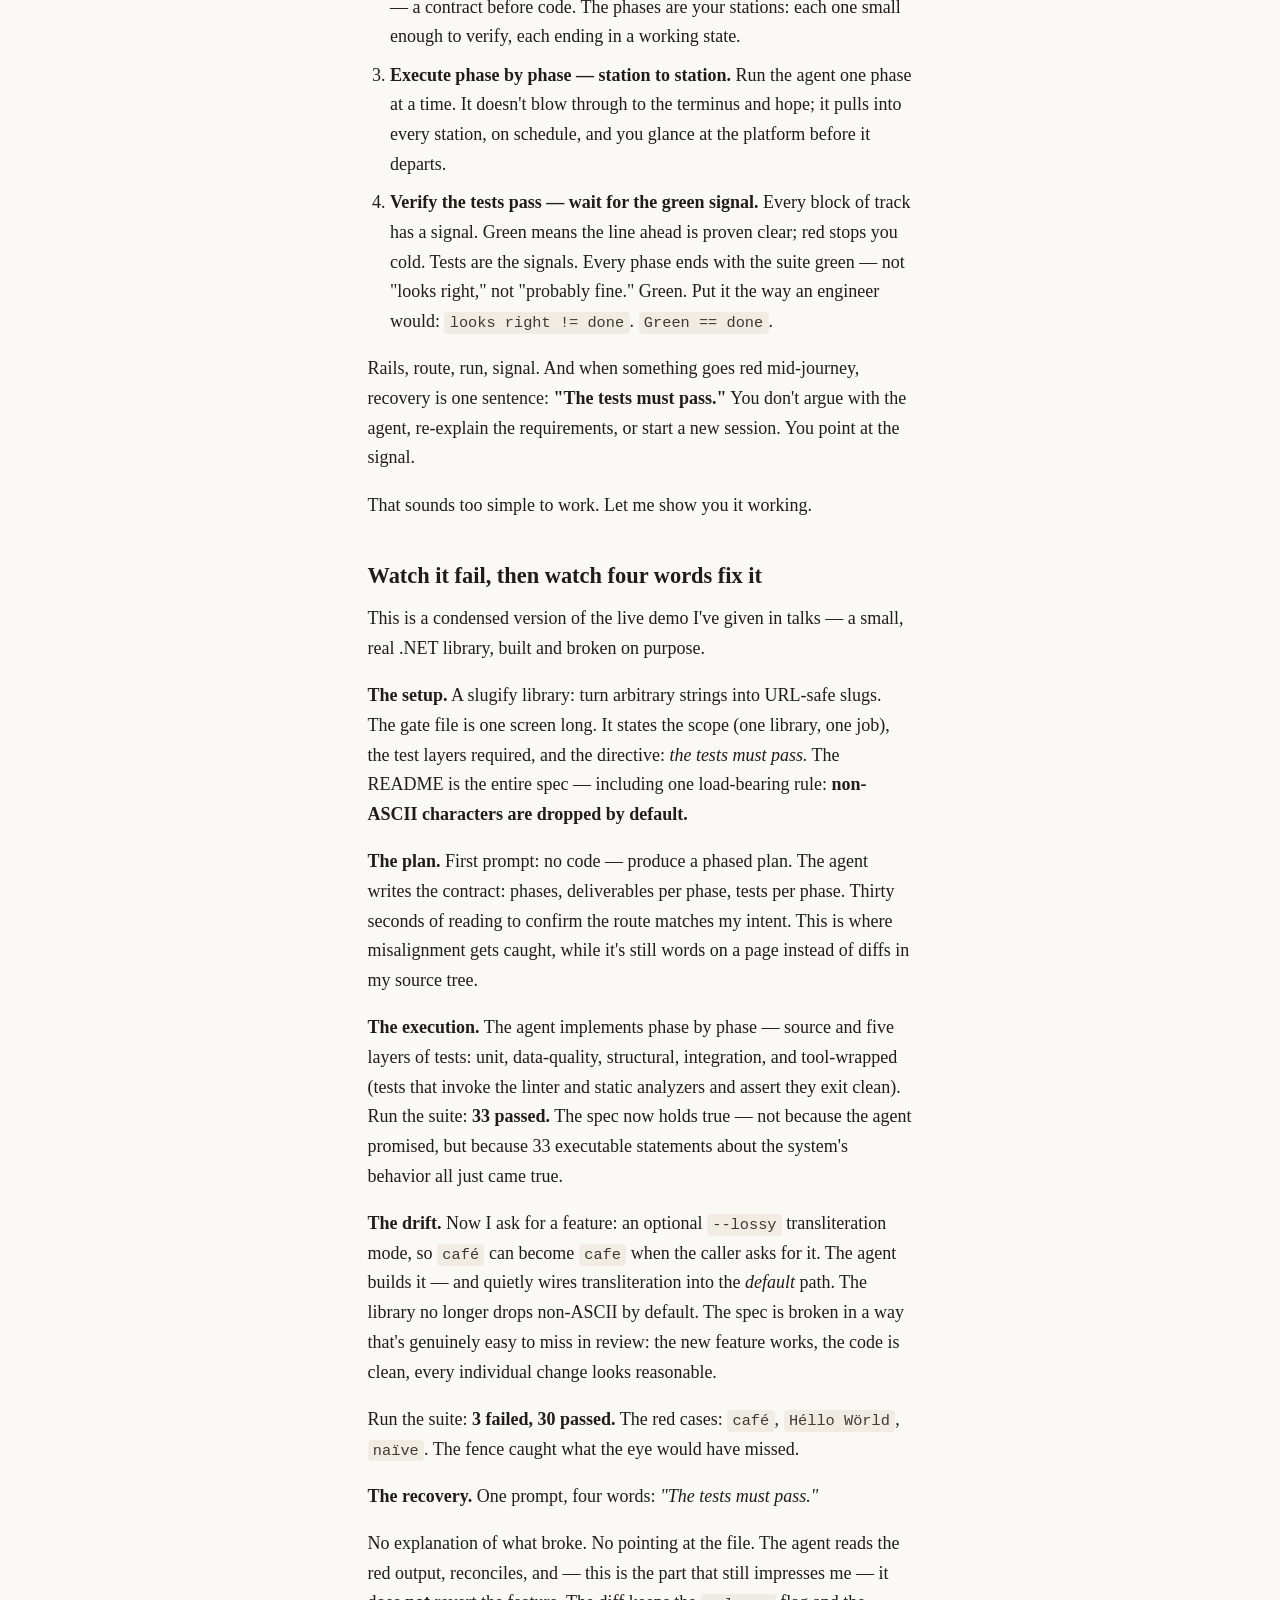
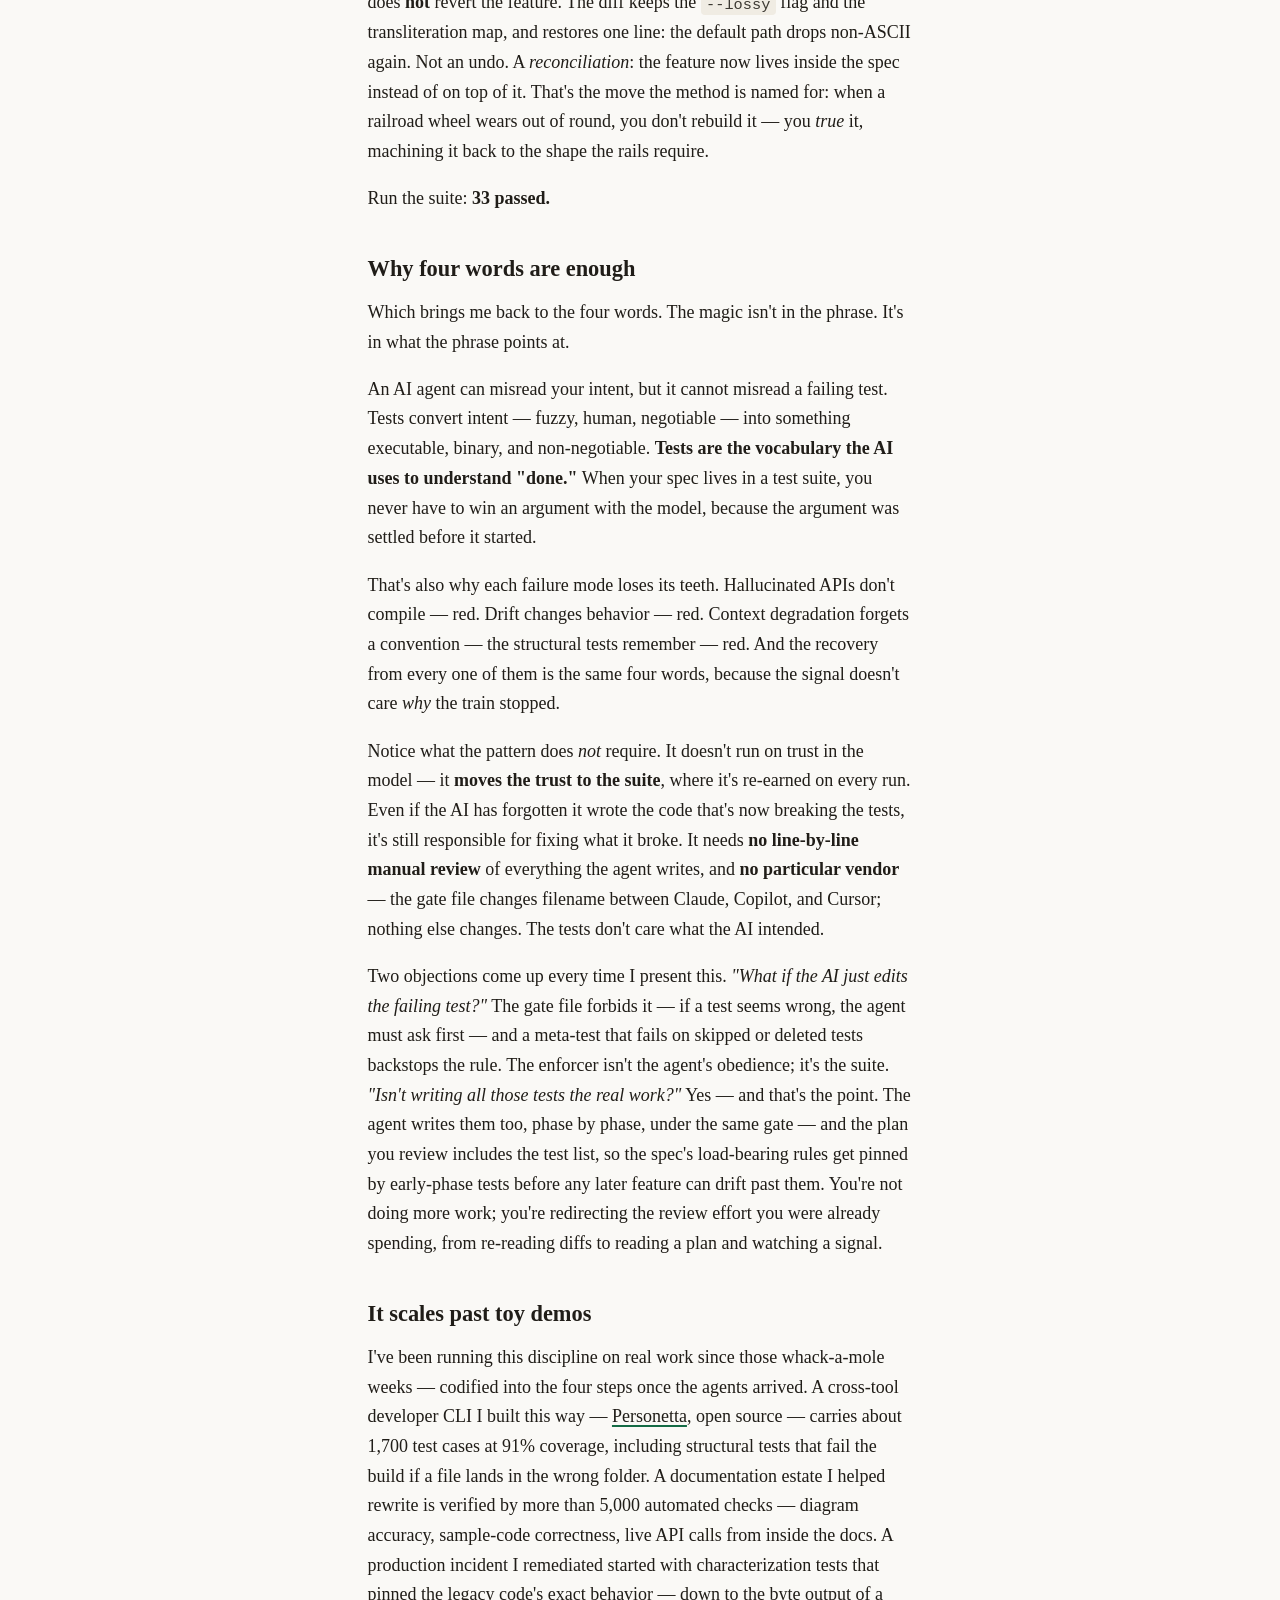
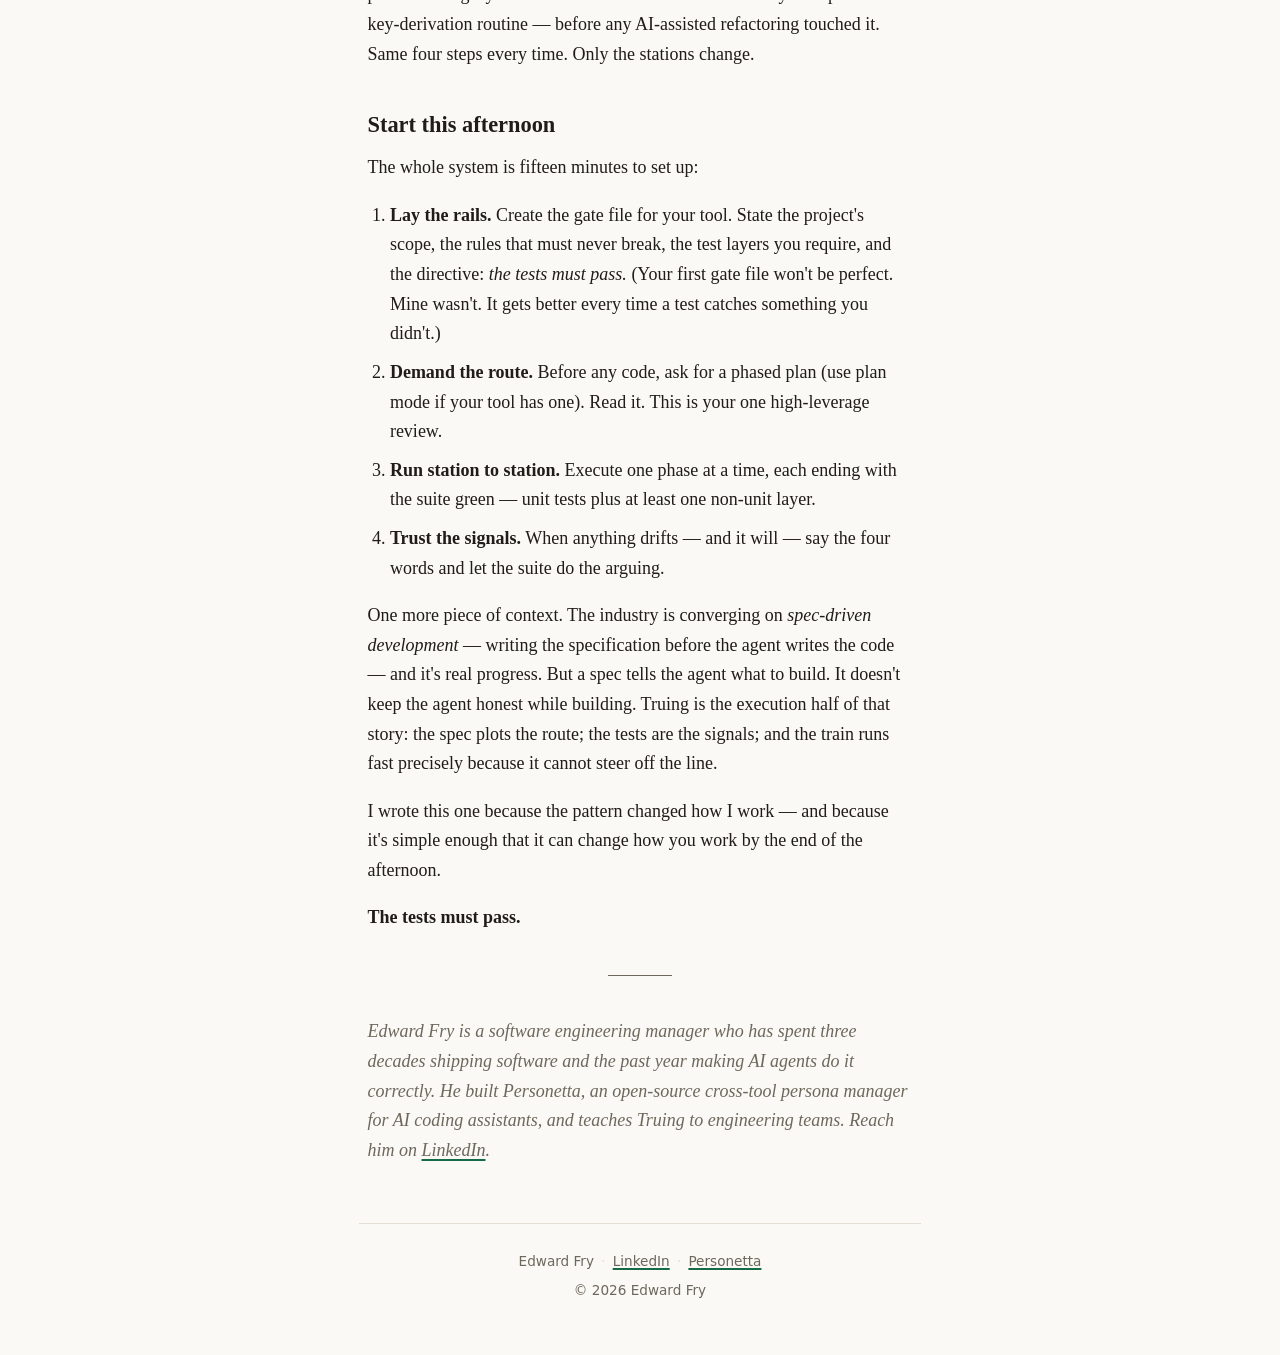
==== commit e86655f7: "fix: replace fabricated opening anecdote with true origin story Mirror of the essay's truth-repair: " ====
--- a/index.html
+++ b/index.html
@@ -33,11 +33,15 @@
     <p class="byline">By Edward Fry</p>
   </header>
 
-  <h2>The lie that read like documentation</h2>
+  <h2>Whack-a-mole</h2>
 
-  <p>The first time an AI coding assistant really burned me, it did it politely. I asked for a small HTTP helper and it produced clean, idiomatic C# built around <code>HttpClient.GetJsonAsync()</code> — a method that no longer existed in the framework we were running; it had been real once, in early Blazor, and that near-miss is exactly what made it convincing. It looked right. It read like documentation. It was fiction, delivered with total confidence.</p>
+  <p>The first time an AI coding assistant really burned me, it didn't do it in one dramatic stroke. It did it slowly, two hours at a time. This was last fall, when I was just getting into AI — Copilot in a browser tab, me copying code back and forth all day. We'd hash out a fix over a dozen exchanges, get it working, and move on to the next thing. Then, a couple of hours later, the AI would hand me code for something else we were working on — and that new code would quietly break the thing we'd fixed before lunch. Sometimes it broke several things. I'd rework them, we'd move on, and the cycle would start again. Whack-a-mole, with my own project as the board.</p>
 
-  <p>If you've worked with these tools, you have your own version of that story. After a few years of using AI assistants daily — and a few thousand hours of agentic work across Claude, Copilot, and Cursor — I've found that nearly every AI failure I've seen lands in one of five buckets:</p>
+  <p>The first casualty, as best I can recall, was an Azure DevOps pipeline — some PowerShell provisioning scripts called from YAML. I couldn't tell you the exact line anymore. But I can tell you the pattern, because it repeated for weeks: every new fix was a quiet bet that nothing old depended on what it just changed, and the AI never remembered placing the bet.</p>
+
+  <p>What finally stopped the thrash wasn't reviewing harder. It was a demand I started making every time we got something fixed: <em>now write me a test for it.</em> Once a behavior had a test standing guard, the AI couldn't silently break it three hours later. The test spoke up — even when neither of us remembered the code it was guarding.</p>
+
+  <p>If you've worked with these tools, you have your own version of that story. Since then I've worked with them every day — agentic since early this year, across Claude, Copilot, and Cursor — and I've found that nearly every AI failure I've seen lands in one of five buckets:</p>
 
   <ul>
     <li><strong>Hallucination.</strong> The AI states something false with full confidence. The method that doesn't exist. The flag that was never in the CLI.</li>
@@ -47,15 +51,15 @@
     <li><strong>Latent inconsistency.</strong> Each output looks fine alone, but they contradict each other. The README says requests are idempotent; the code isn't. Both passed review separately.</li>
   </ul>
 
-  <p>If you've seen any of these and come away skeptical, good — you're paying attention. None of these are exotic. They're the ordinary weather of working with a probabilistic system. And for a while, the standard defense was the copy-paste airlock: the AI proposes, the human inspects every line, and nothing touches the codebase without passing through your eyeballs.</p>
+  <p>If you've seen any of these and come away skeptical, good — you're paying attention. None of these are exotic. They're the ordinary weather of working with a probabilistic system. And here's the uncomfortable part: my whack-a-mole months happened <em>inside</em> the supposed defense — the copy-paste airlock, where the AI proposes and the human inspects every line. I was reading everything. The failures weren't in the lines I was reading. They were in the relationship between the new code and the code from three hours ago.</p>
 
   <p>Then we gave the AI the keys.</p>
 
   <h2>Agentic mode raised the stakes</h2>
 
-  <p>Modern coding agents read and write files directly. No copy-paste, no airlock. That made everything faster — including the failures. An agent that drifts doesn't produce a wrong paragraph for you to reject; it produces a wrong <em>commit's worth of changes</em> across six files while you were getting coffee.</p>
+  <p>Modern coding agents read and write files directly. No copy-paste, no airlock. That made everything faster — including the failures. When I went agentic early this year, the whack-a-mole came right back at commit scale: an agent that drifts doesn't produce a wrong paragraph for you to reject; it produces a wrong <em>commit's worth of changes</em> across six files while you were getting coffee.</p>
 
-  <p>So the question stopped being "how do I check the AI's work?" and became something harder: <strong>how do you steer something you can't watch every second?</strong></p>
+  <p>So I doubled down on the demand that had saved me in the fall. Tests written right after — sometimes right before — each small piece of functionality. Aggressive coverage bars: 90% unit, 50% integration. And one standing rule: all tests pass, at all times. That mostly solved the problem, so I leaned into it. What took longer was understanding <em>why</em> it worked — because the question underneath it isn't "how do I check the AI's work?" It's harder than that: <strong>how do you steer something you can't watch every second?</strong></p>
 
   <h2>Trains don't steer — that's the point</h2>
 
@@ -104,13 +108,13 @@
 
   <p>That's also why each failure mode loses its teeth. Hallucinated APIs don't compile — red. Drift changes behavior — red. Context degradation forgets a convention — the structural tests remember — red. And the recovery from every one of them is the same four words, because the signal doesn't care <em>why</em> the train stopped.</p>
 
-  <p>Notice what the pattern does <em>not</em> require. It doesn't run on trust in the model — it <strong>moves the trust to the suite</strong>, where it's re-earned on every run. It needs <strong>no line-by-line manual review</strong> of everything the agent writes, and <strong>no particular vendor</strong> — the gate file changes filename between Claude, Copilot, and Cursor; nothing else changes. The tests don't care what the AI intended.</p>
+  <p>Notice what the pattern does <em>not</em> require. It doesn't run on trust in the model — it <strong>moves the trust to the suite</strong>, where it's re-earned on every run. Even if the AI has forgotten it wrote the code that's now breaking the tests, it's still responsible for fixing what it broke. It needs <strong>no line-by-line manual review</strong> of everything the agent writes, and <strong>no particular vendor</strong> — the gate file changes filename between Claude, Copilot, and Cursor; nothing else changes. The tests don't care what the AI intended.</p>
 
   <p>Two objections come up every time I present this. <em>"What if the AI just edits the failing test?"</em> The gate file forbids it — if a test seems wrong, the agent must ask first — and a meta-test that fails on skipped or deleted tests backstops the rule. The enforcer isn't the agent's obedience; it's the suite. <em>"Isn't writing all those tests the real work?"</em> Yes — and that's the point. The agent writes them too, phase by phase, under the same gate — and the plan you review includes the test list, so the spec's load-bearing rules get pinned by early-phase tests before any later feature can drift past them. You're not doing more work; you're redirecting the review effort you were already spending, from re-reading diffs to reading a plan and watching a signal.</p>
 
   <h2>It scales past toy demos</h2>
 
-  <p>I've run this pattern on real work for over a year now. A cross-tool developer CLI I built this way — <a href="https://github.com/EdwardAF-IT/Personetta">Personetta</a>, open source — carries about 1,700 test cases at 91% coverage, including structural tests that fail the build if a file lands in the wrong folder. A documentation estate I helped rewrite is verified by more than 5,000 automated checks — diagram accuracy, sample-code correctness, live API calls from inside the docs. A production incident I remediated started with characterization tests that pinned the legacy code's exact behavior — down to the byte output of a key-derivation routine — before any AI-assisted refactoring touched it. Same four steps every time. Only the stations change.</p>
+  <p>I've been running this discipline on real work since those whack-a-mole weeks — codified into the four steps once the agents arrived. A cross-tool developer CLI I built this way — <a href="https://github.com/EdwardAF-IT/Personetta">Personetta</a>, open source — carries about 1,700 test cases at 91% coverage, including structural tests that fail the build if a file lands in the wrong folder. A documentation estate I helped rewrite is verified by more than 5,000 automated checks — diagram accuracy, sample-code correctness, live API calls from inside the docs. A production incident I remediated started with characterization tests that pinned the legacy code's exact behavior — down to the byte output of a key-derivation routine — before any AI-assisted refactoring touched it. Same four steps every time. Only the stations change.</p>
 
   <h2>Start this afternoon</h2>
 
@@ -131,7 +135,7 @@
 
   <hr>
 
-  <p class="endnote">Edward Fry is a software engineering manager who has spent three decades shipping software and the last several years making AI agents do it correctly. He built Personetta, an open-source cross-tool persona manager for AI coding assistants, and teaches Truing to engineering teams. Reach him on <a href="https://www.linkedin.com/in/edwardfry">LinkedIn</a>.</p>
+  <p class="endnote">Edward Fry is a software engineering manager who has spent three decades shipping software and the past year making AI agents do it correctly. He built Personetta, an open-source cross-tool persona manager for AI coding assistants, and teaches Truing to engineering teams. Reach him on <a href="https://www.linkedin.com/in/edwardfry">LinkedIn</a>.</p>
 </article>
 </main>
 
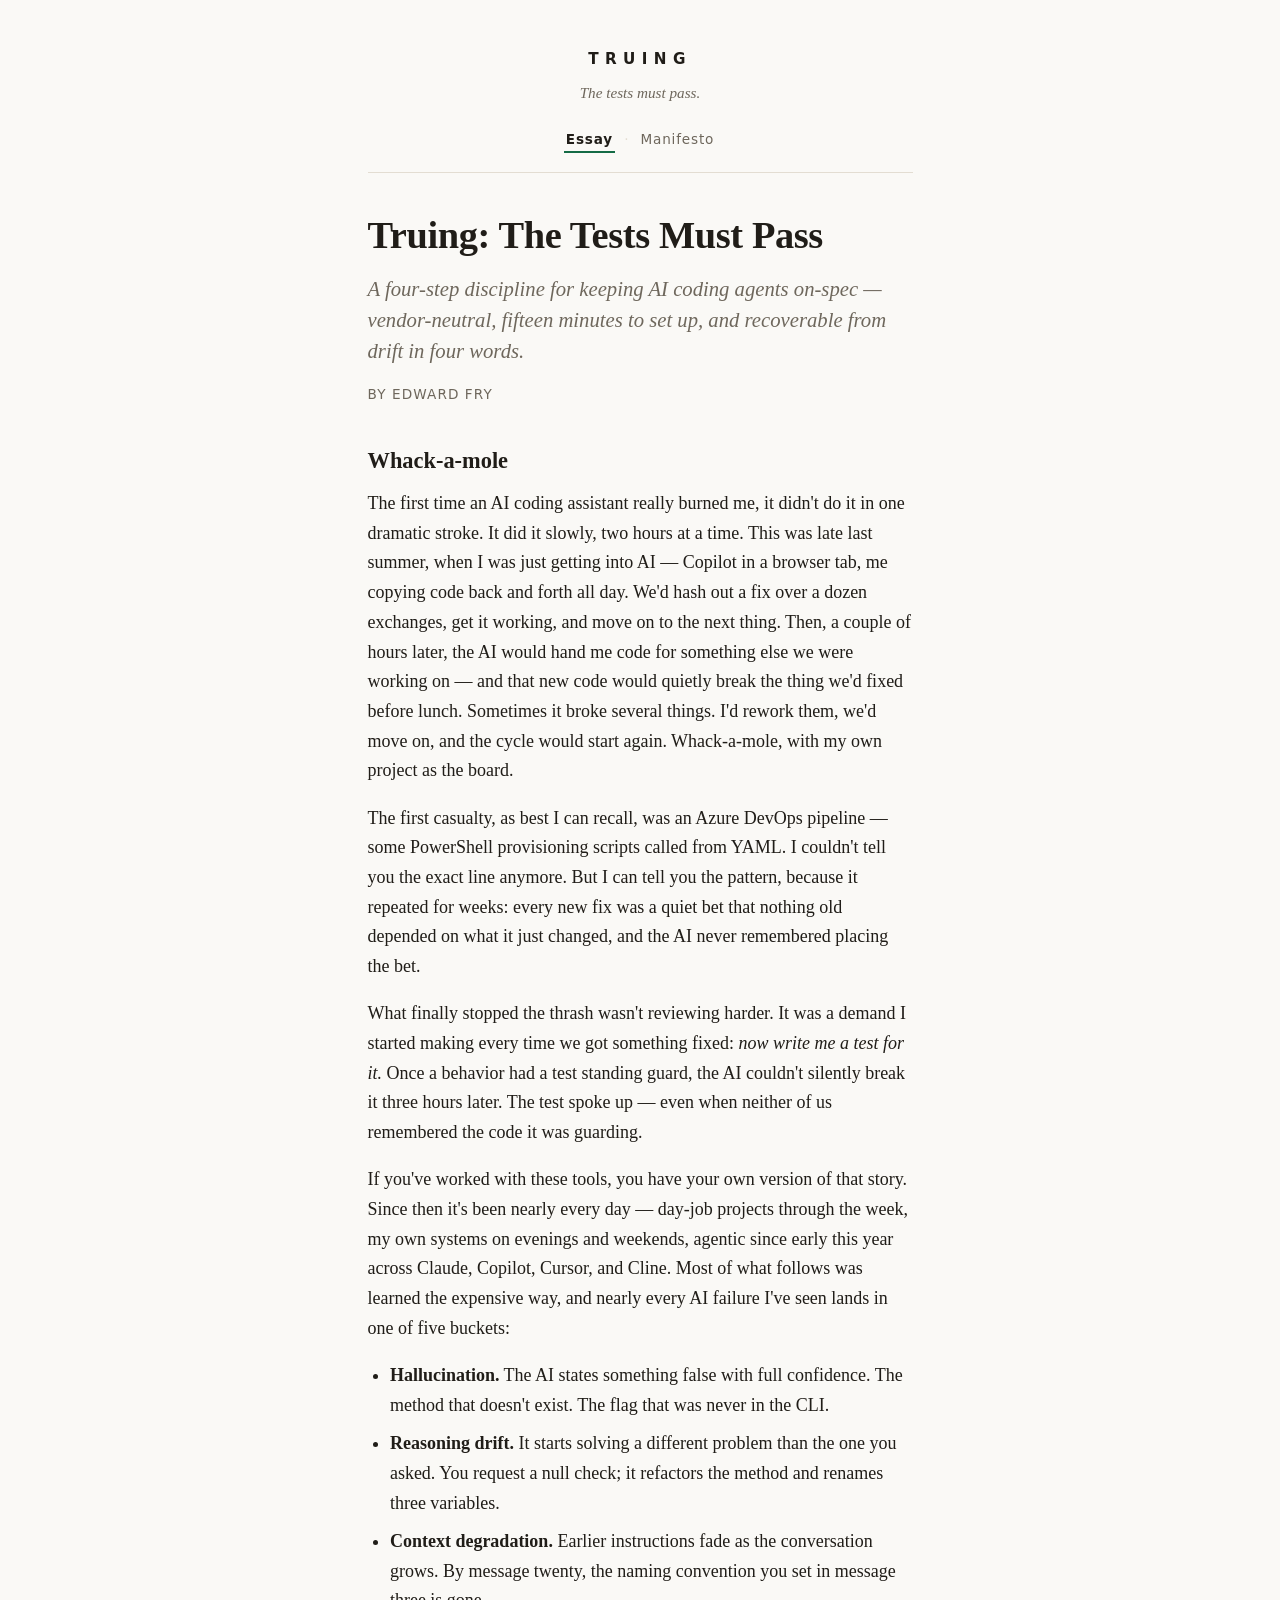
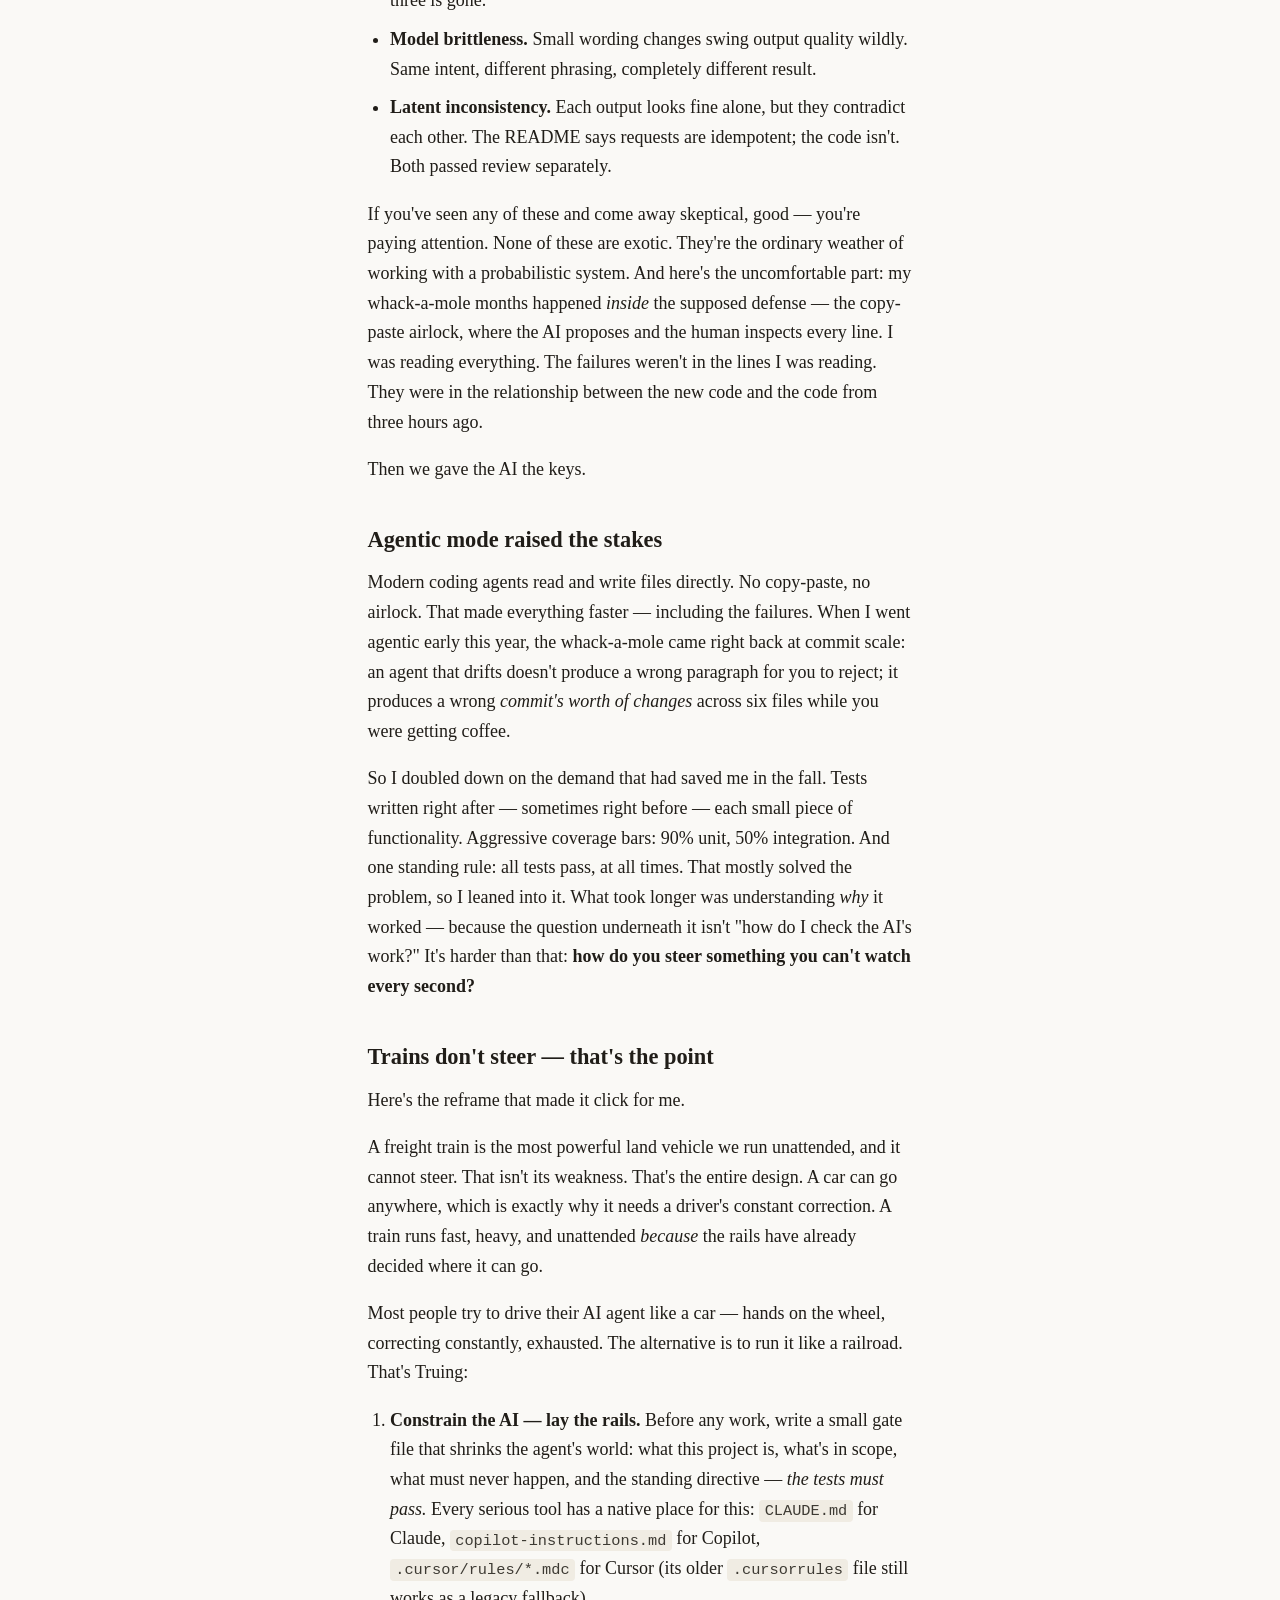
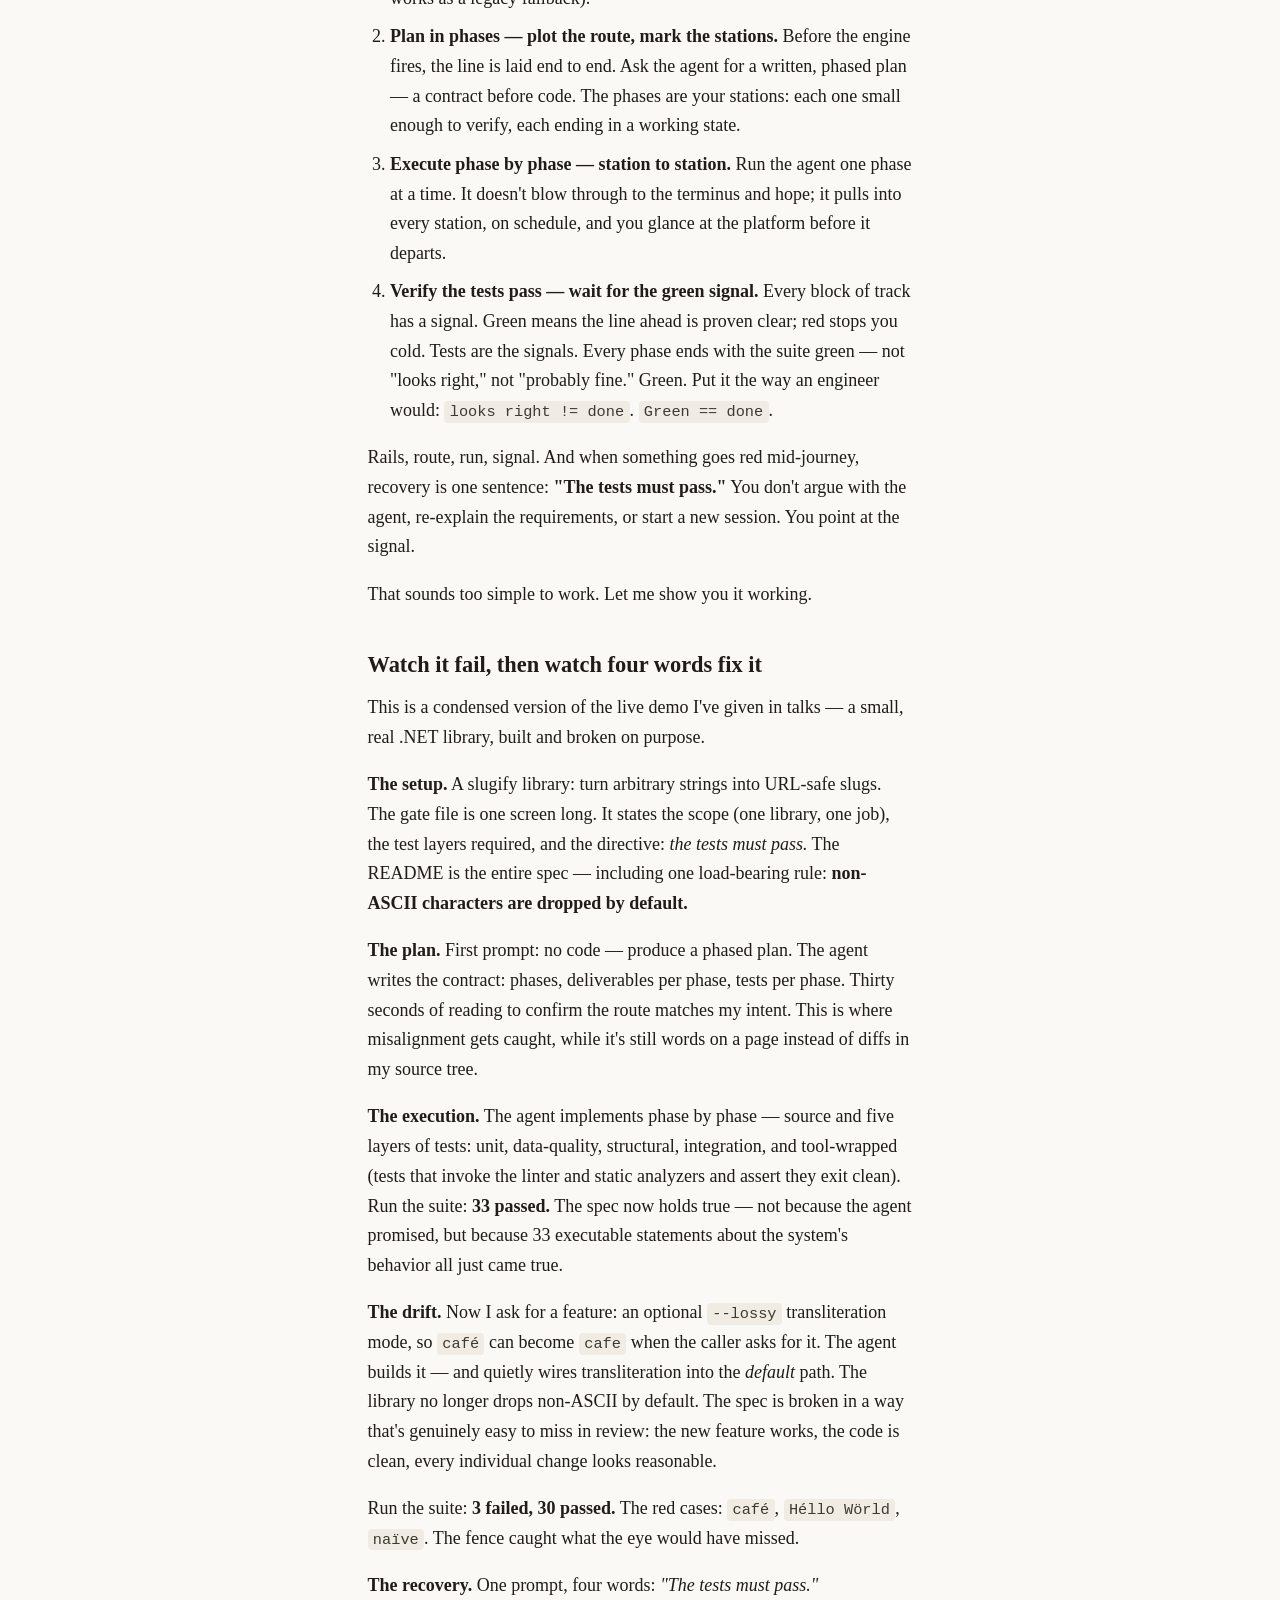
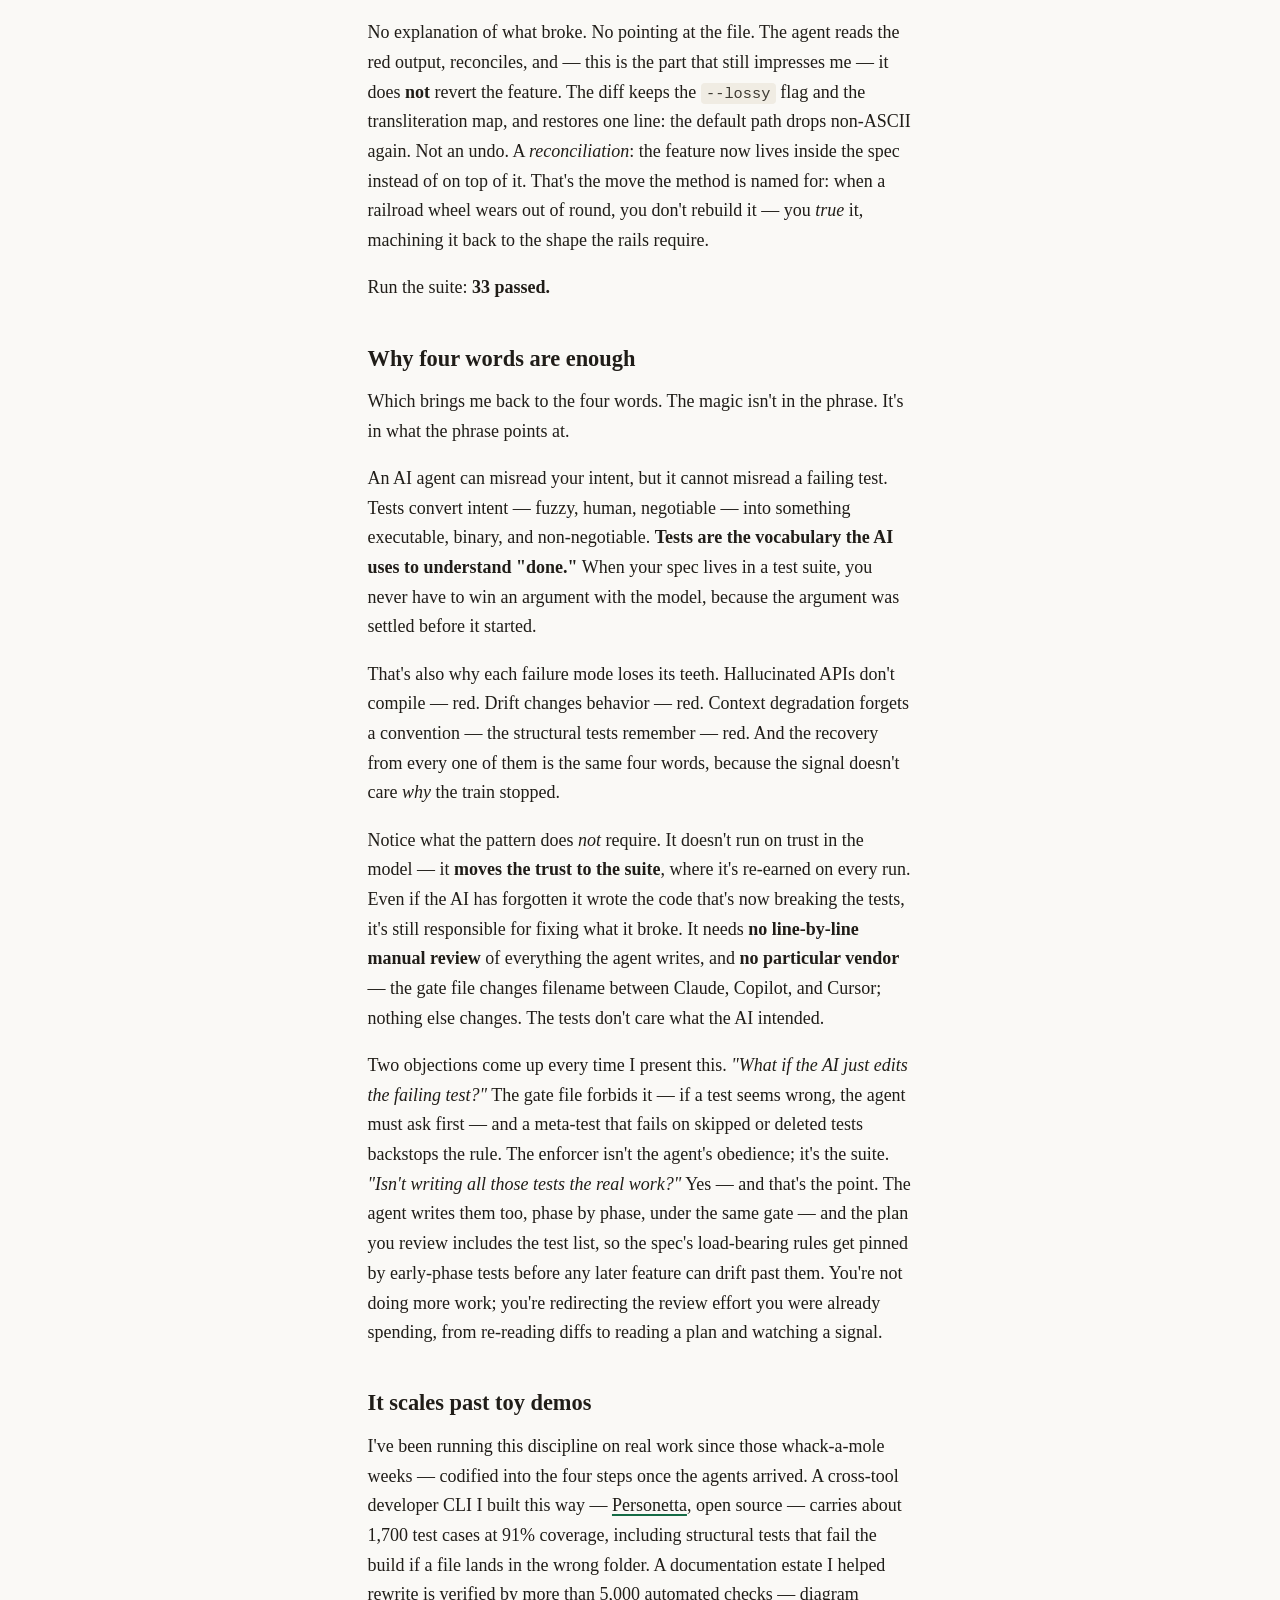
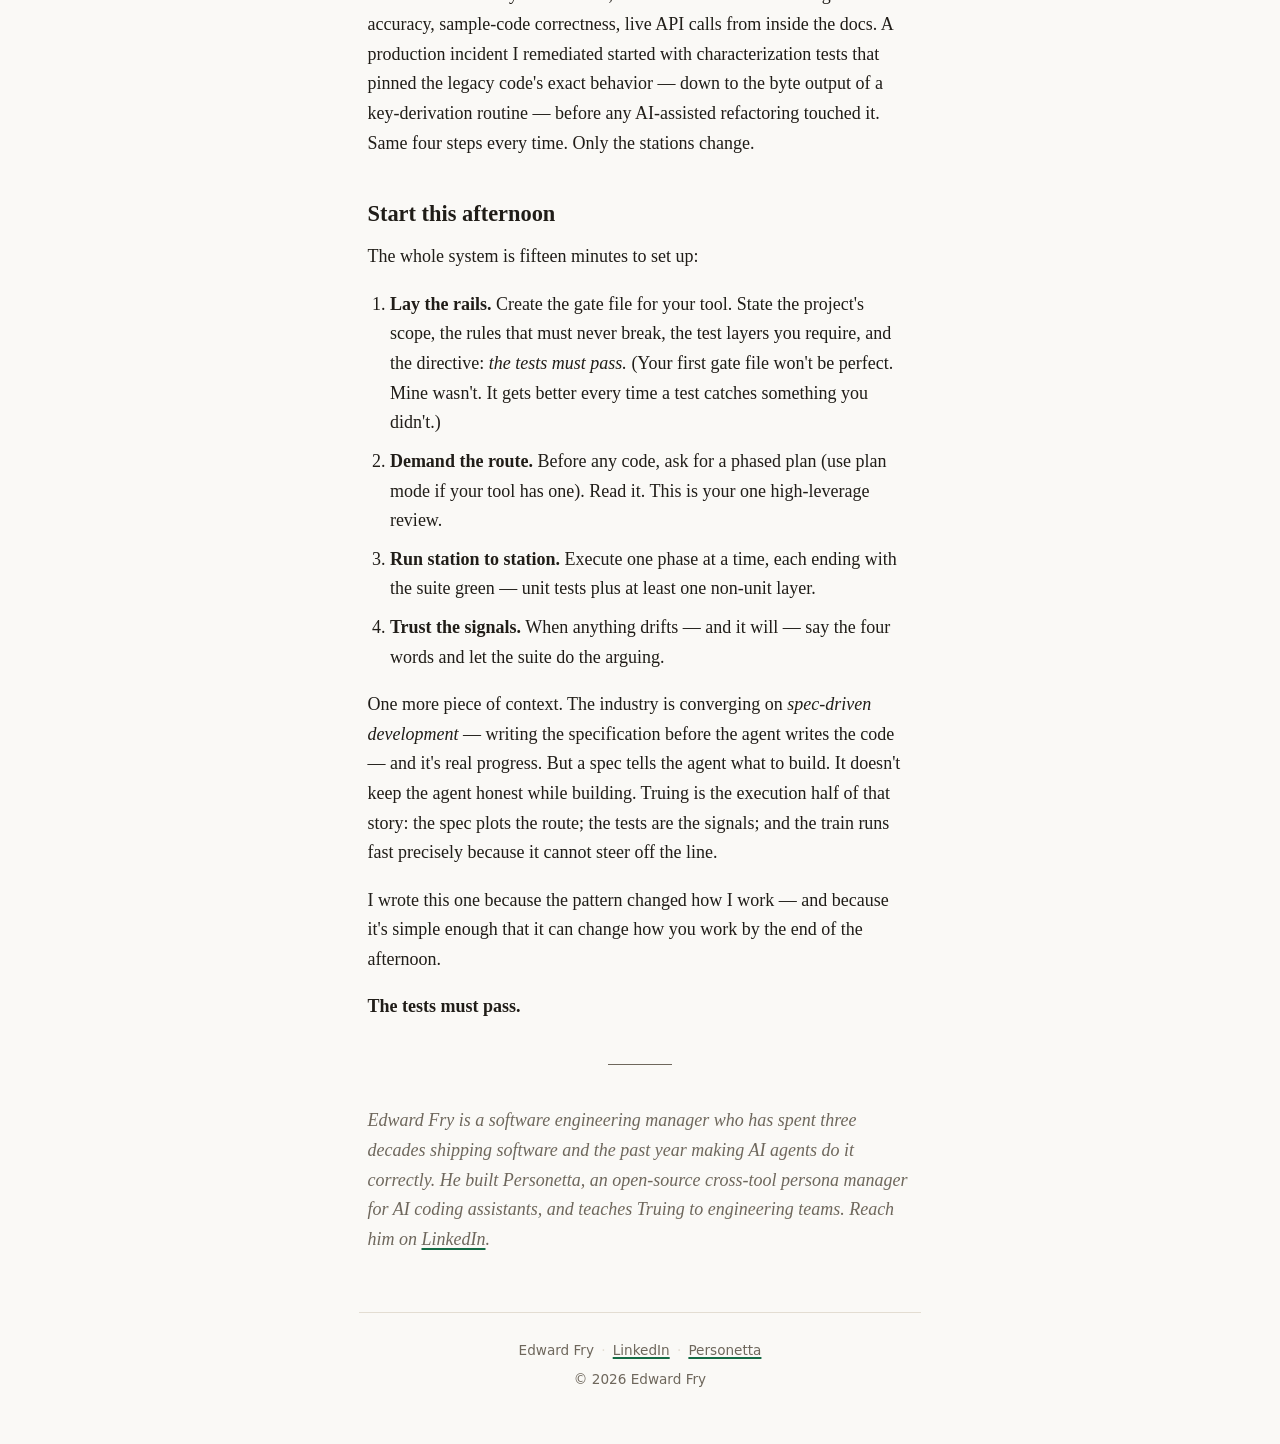
==== commit cc7e77ca: "fix: late-last-summer timeline + intensity/Cline credibility line Co-Authored-By: Claude Fable 5 <no" ====
--- a/index.html
+++ b/index.html
@@ -35,13 +35,13 @@
 
   <h2>Whack-a-mole</h2>
 
-  <p>The first time an AI coding assistant really burned me, it didn't do it in one dramatic stroke. It did it slowly, two hours at a time. This was last fall, when I was just getting into AI — Copilot in a browser tab, me copying code back and forth all day. We'd hash out a fix over a dozen exchanges, get it working, and move on to the next thing. Then, a couple of hours later, the AI would hand me code for something else we were working on — and that new code would quietly break the thing we'd fixed before lunch. Sometimes it broke several things. I'd rework them, we'd move on, and the cycle would start again. Whack-a-mole, with my own project as the board.</p>
+  <p>The first time an AI coding assistant really burned me, it didn't do it in one dramatic stroke. It did it slowly, two hours at a time. This was late last summer, when I was just getting into AI — Copilot in a browser tab, me copying code back and forth all day. We'd hash out a fix over a dozen exchanges, get it working, and move on to the next thing. Then, a couple of hours later, the AI would hand me code for something else we were working on — and that new code would quietly break the thing we'd fixed before lunch. Sometimes it broke several things. I'd rework them, we'd move on, and the cycle would start again. Whack-a-mole, with my own project as the board.</p>
 
   <p>The first casualty, as best I can recall, was an Azure DevOps pipeline — some PowerShell provisioning scripts called from YAML. I couldn't tell you the exact line anymore. But I can tell you the pattern, because it repeated for weeks: every new fix was a quiet bet that nothing old depended on what it just changed, and the AI never remembered placing the bet.</p>
 
   <p>What finally stopped the thrash wasn't reviewing harder. It was a demand I started making every time we got something fixed: <em>now write me a test for it.</em> Once a behavior had a test standing guard, the AI couldn't silently break it three hours later. The test spoke up — even when neither of us remembered the code it was guarding.</p>
 
-  <p>If you've worked with these tools, you have your own version of that story. Since then I've worked with them every day — agentic since early this year, across Claude, Copilot, and Cursor — and I've found that nearly every AI failure I've seen lands in one of five buckets:</p>
+  <p>If you've worked with these tools, you have your own version of that story. Since then it's been nearly every day — day-job projects through the week, my own systems on evenings and weekends, agentic since early this year across Claude, Copilot, Cursor, and Cline. Most of what follows was learned the expensive way, and nearly every AI failure I've seen lands in one of five buckets:</p>
 
   <ul>
     <li><strong>Hallucination.</strong> The AI states something false with full confidence. The method that doesn't exist. The flag that was never in the CLI.</li>
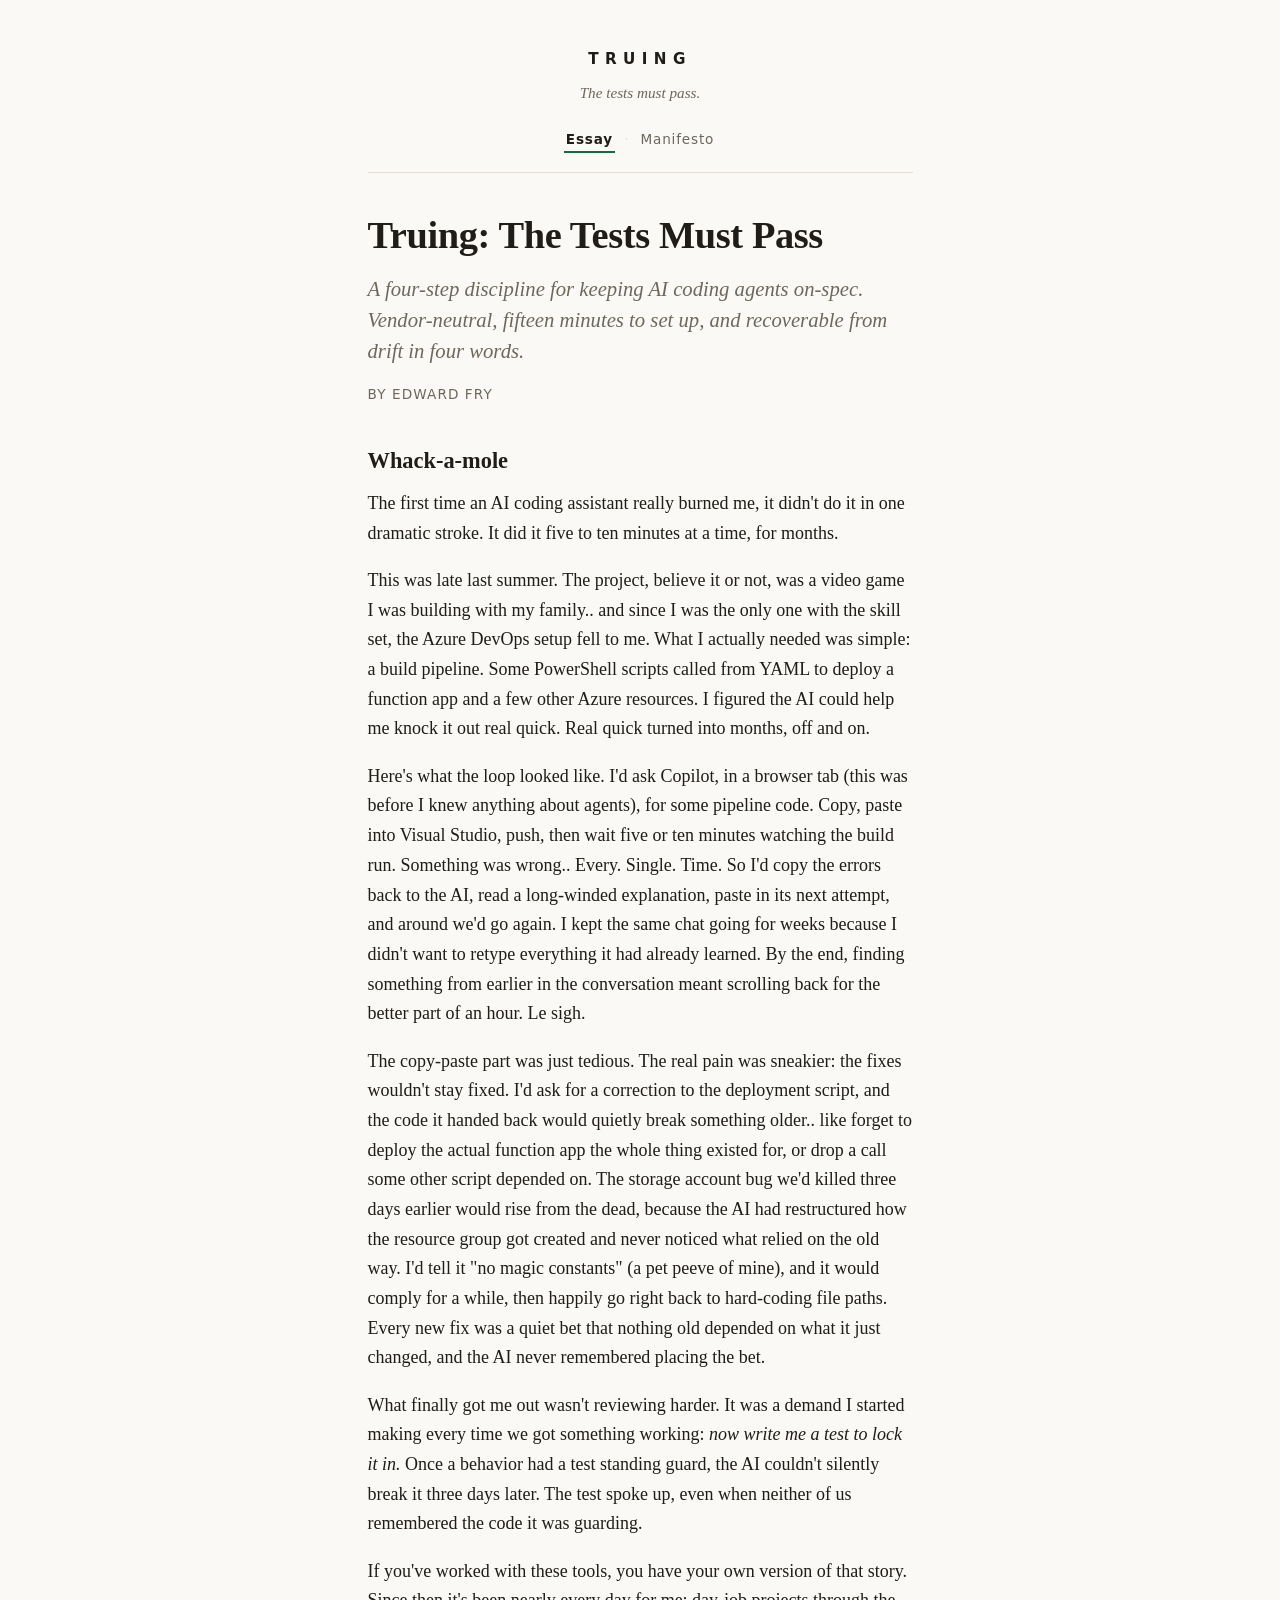
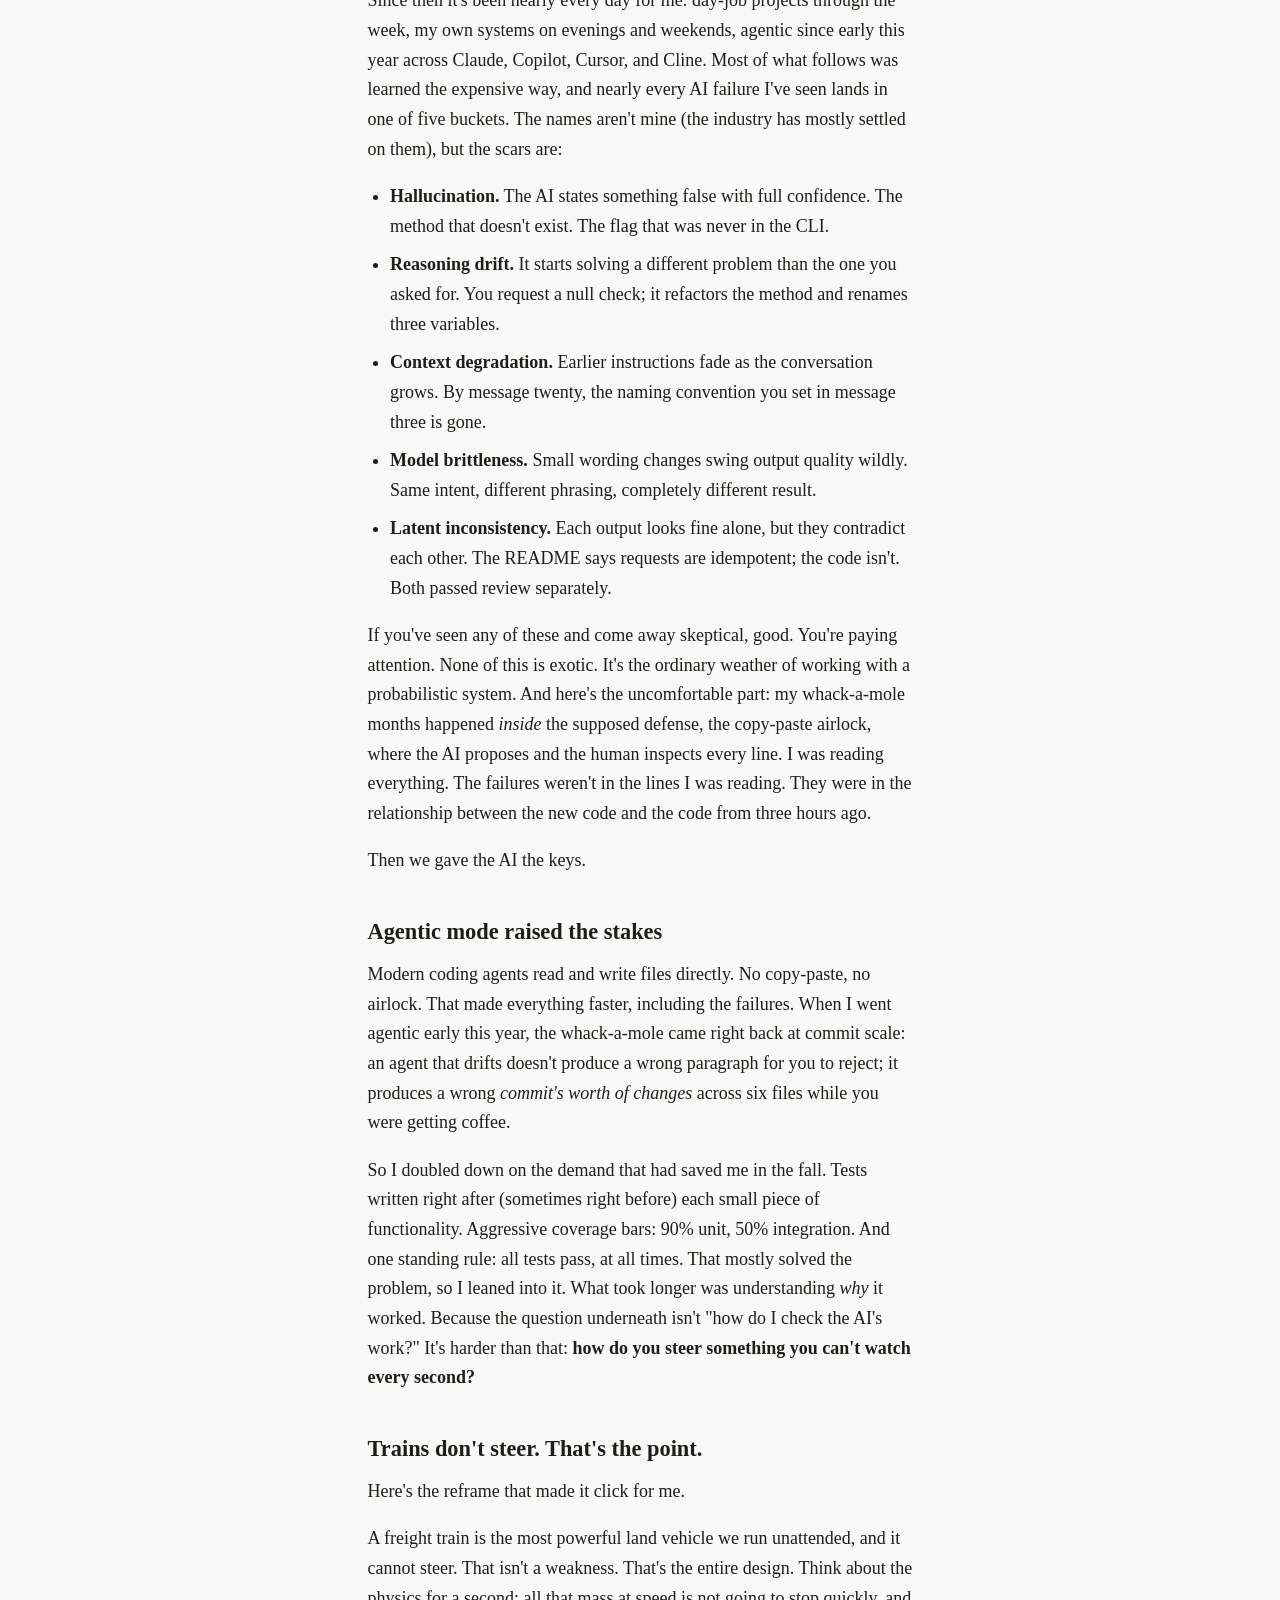
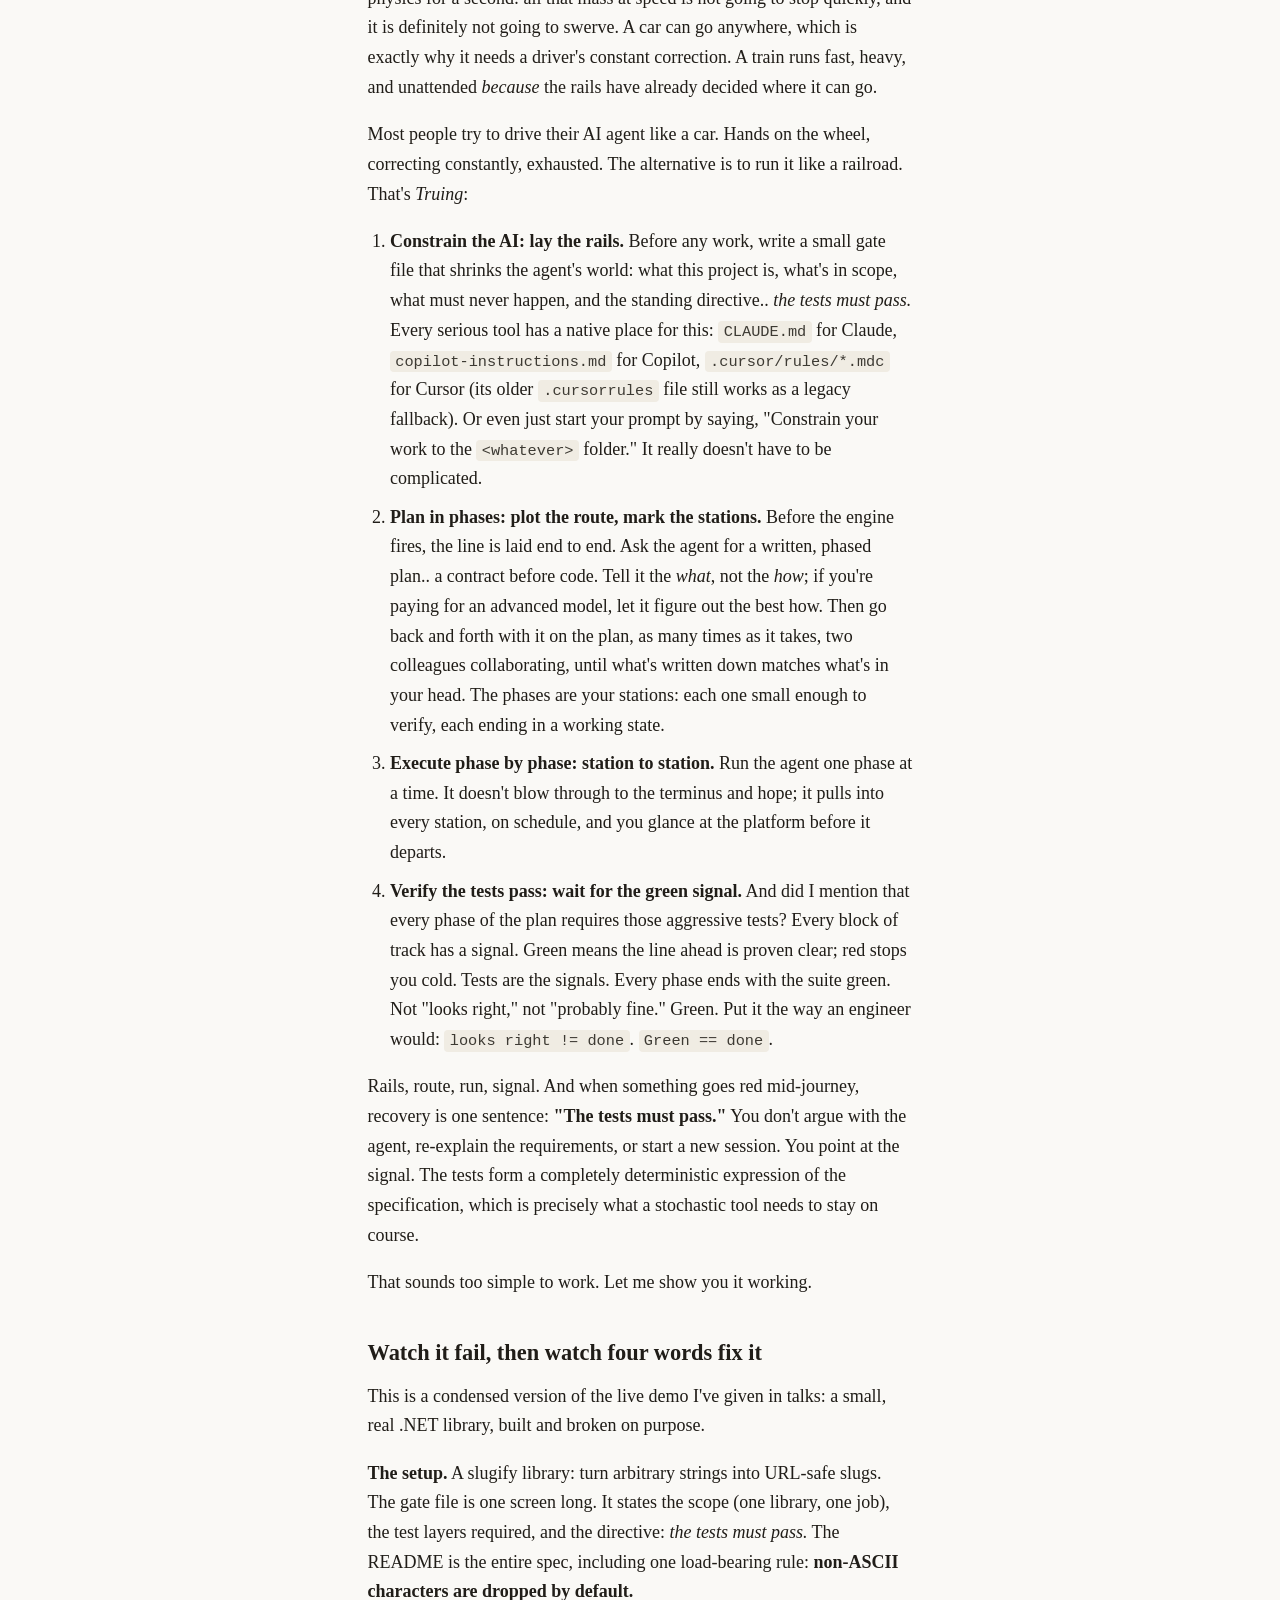
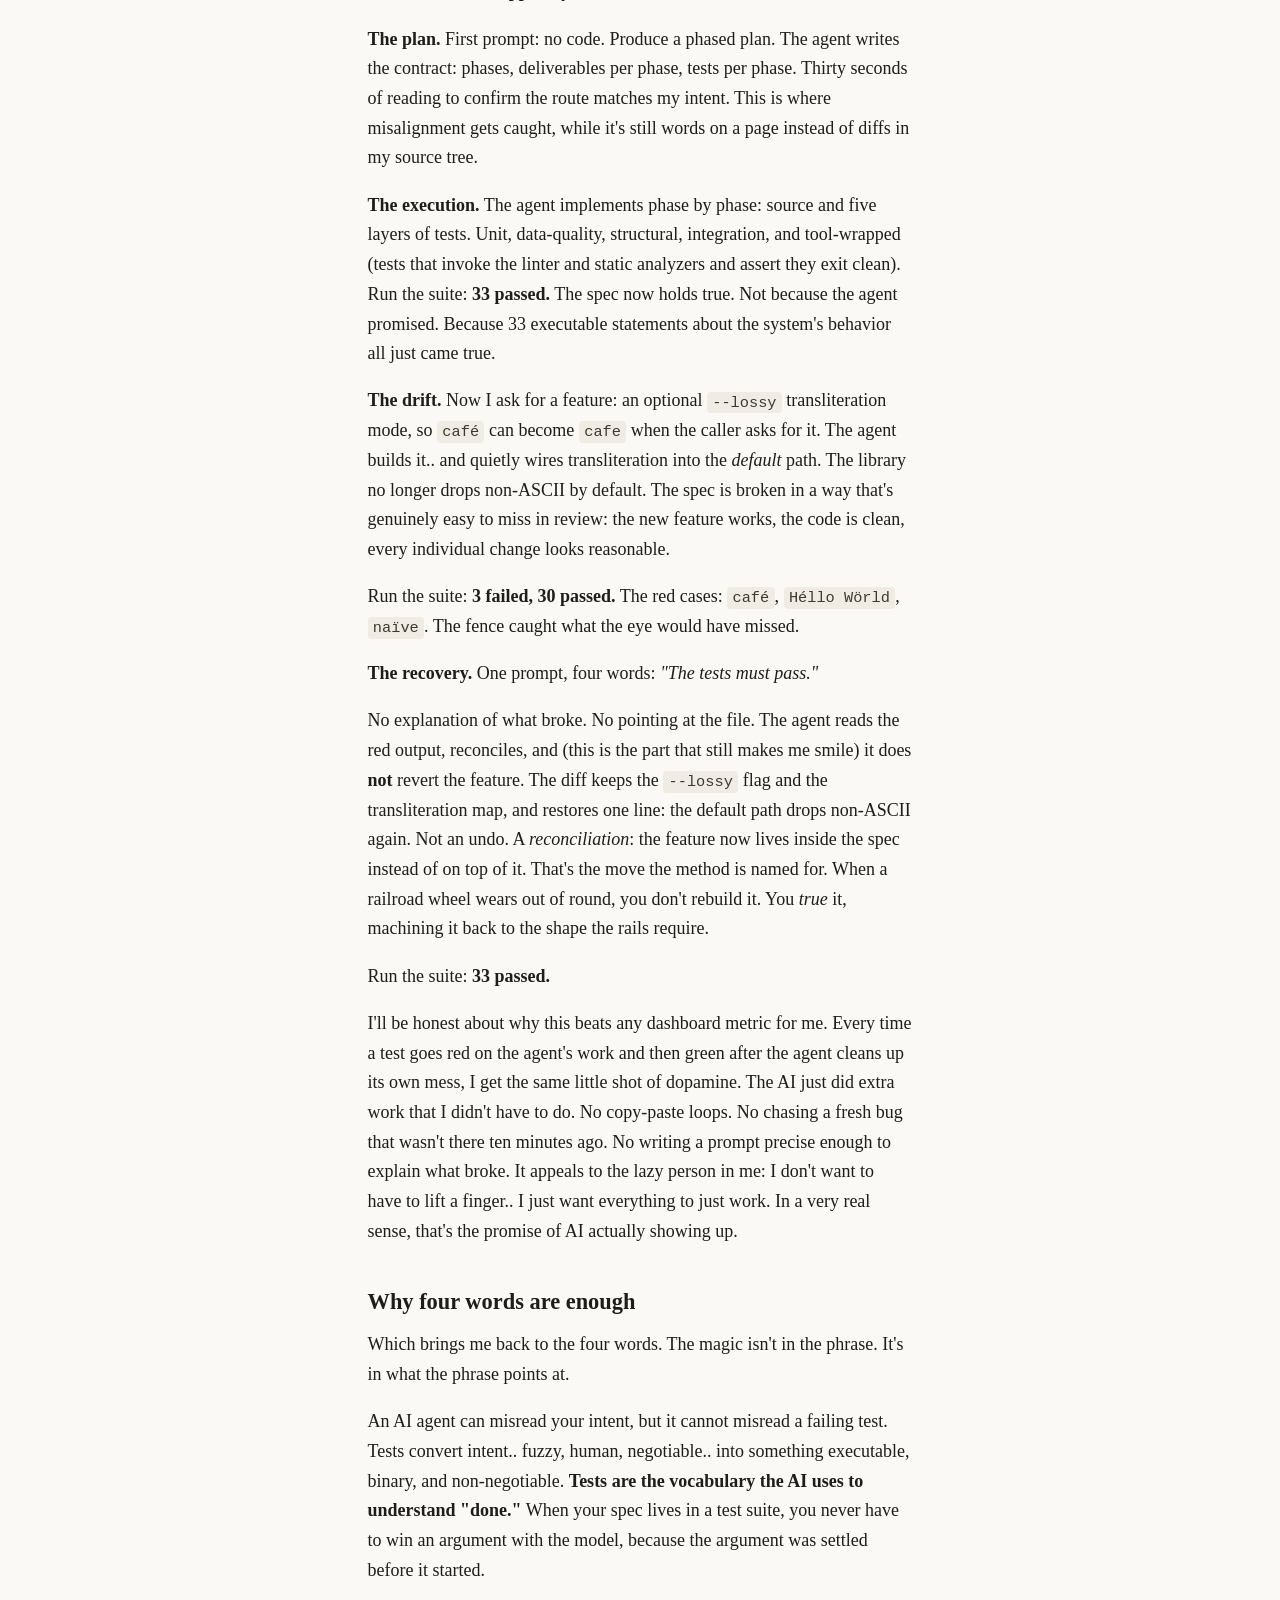
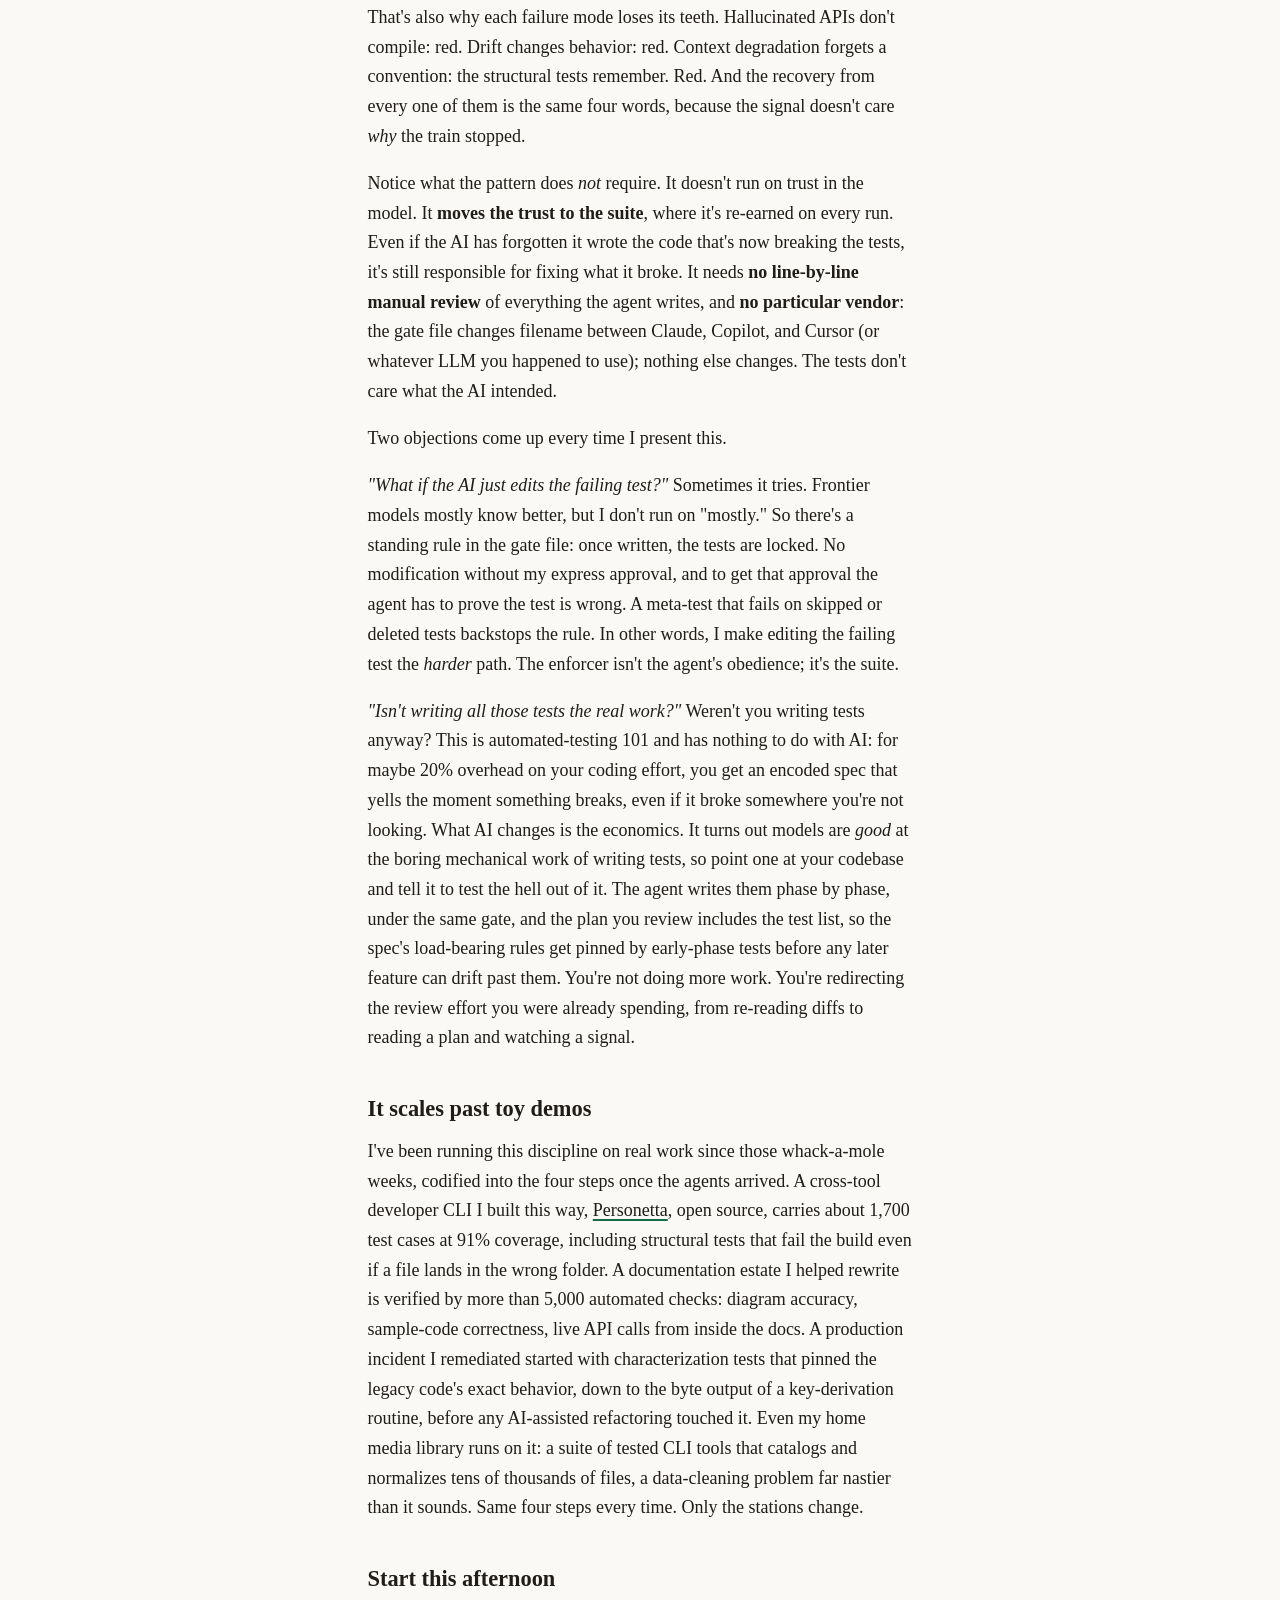
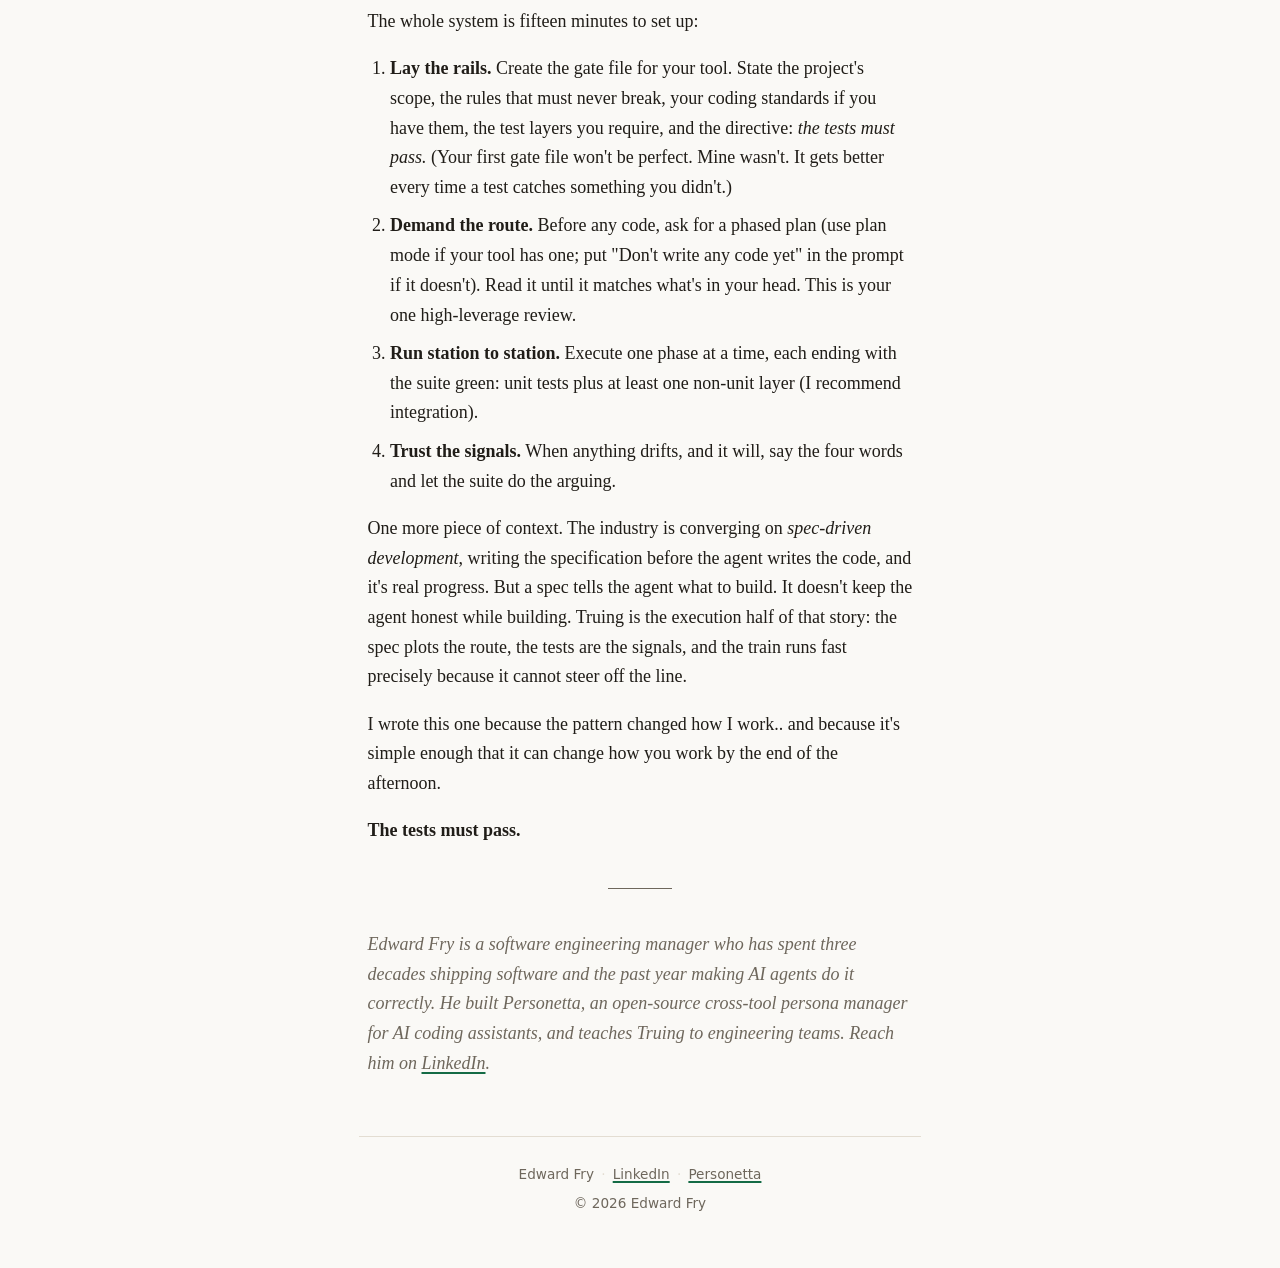
==== commit ee743429: "Voice + accuracy pass on essay and manifesto - Essay: true origin story (family video game, copy-pas" ====
--- a/index.html
+++ b/index.html
@@ -3,11 +3,11 @@
 <head>
 <meta charset="utf-8">
 <meta name="viewport" content="width=device-width, initial-scale=1">
-<title>Truing — quality-first AI development</title>
-<meta name="description" content="Truing: a four-step discipline for keeping AI coding agents on-spec — vendor-neutral, fifteen minutes to set up, and recoverable from drift in four words. By Edward Fry.">
+<title>Truing · quality-first AI development</title>
+<meta name="description" content="Truing: a four-step discipline for keeping AI coding agents on-spec. Vendor-neutral, fifteen minutes to set up, and recoverable from drift in four words. By Edward Fry.">
 <meta property="og:type" content="article">
-<meta property="og:title" content="Truing — The Tests Must Pass">
-<meta property="og:description" content="A four-step discipline for keeping AI coding agents on-spec — vendor-neutral, fifteen minutes to set up, and recoverable from drift in four words.">
+<meta property="og:title" content="Truing: The Tests Must Pass">
+<meta property="og:description" content="A four-step discipline for keeping AI coding agents on-spec. Vendor-neutral, fifteen minutes to set up, and recoverable from drift in four words.">
 <meta property="og:url" content="https://truing-dev.github.io/">
 <meta property="og:site_name" content="Truing">
 <meta name="theme-color" media="(prefers-color-scheme: light)" content="#faf9f6">
@@ -29,107 +29,117 @@
 <article>
   <header>
     <h1>Truing: The Tests Must Pass</h1>
-    <p class="standfirst">A four-step discipline for keeping AI coding agents on-spec — vendor-neutral, fifteen minutes to set up, and recoverable from drift in four words.</p>
+    <p class="standfirst">A four-step discipline for keeping AI coding agents on-spec. Vendor-neutral, fifteen minutes to set up, and recoverable from drift in four words.</p>
     <p class="byline">By Edward Fry</p>
   </header>
 
   <h2>Whack-a-mole</h2>
 
-  <p>The first time an AI coding assistant really burned me, it didn't do it in one dramatic stroke. It did it slowly, two hours at a time. This was late last summer, when I was just getting into AI — Copilot in a browser tab, me copying code back and forth all day. We'd hash out a fix over a dozen exchanges, get it working, and move on to the next thing. Then, a couple of hours later, the AI would hand me code for something else we were working on — and that new code would quietly break the thing we'd fixed before lunch. Sometimes it broke several things. I'd rework them, we'd move on, and the cycle would start again. Whack-a-mole, with my own project as the board.</p>
+  <p>The first time an AI coding assistant really burned me, it didn't do it in one dramatic stroke. It did it five to ten minutes at a time, for months.</p>
 
-  <p>The first casualty, as best I can recall, was an Azure DevOps pipeline — some PowerShell provisioning scripts called from YAML. I couldn't tell you the exact line anymore. But I can tell you the pattern, because it repeated for weeks: every new fix was a quiet bet that nothing old depended on what it just changed, and the AI never remembered placing the bet.</p>
+  <p>This was late last summer. The project, believe it or not, was a video game I was building with my family.. and since I was the only one with the skill set, the Azure DevOps setup fell to me. What I actually needed was simple: a build pipeline. Some PowerShell scripts called from YAML to deploy a function app and a few other Azure resources. I figured the AI could help me knock it out real quick. Real quick turned into months, off and on.</p>
 
-  <p>What finally stopped the thrash wasn't reviewing harder. It was a demand I started making every time we got something fixed: <em>now write me a test for it.</em> Once a behavior had a test standing guard, the AI couldn't silently break it three hours later. The test spoke up — even when neither of us remembered the code it was guarding.</p>
+  <p>Here's what the loop looked like. I'd ask Copilot, in a browser tab (this was before I knew anything about agents), for some pipeline code. Copy, paste into Visual Studio, push, then wait five or ten minutes watching the build run. Something was wrong.. Every. Single. Time. So I'd copy the errors back to the AI, read a long-winded explanation, paste in its next attempt, and around we'd go again. I kept the same chat going for weeks because I didn't want to retype everything it had already learned. By the end, finding something from earlier in the conversation meant scrolling back for the better part of an hour. Le sigh.</p>
 
-  <p>If you've worked with these tools, you have your own version of that story. Since then it's been nearly every day — day-job projects through the week, my own systems on evenings and weekends, agentic since early this year across Claude, Copilot, Cursor, and Cline. Most of what follows was learned the expensive way, and nearly every AI failure I've seen lands in one of five buckets:</p>
+  <p>The copy-paste part was just tedious. The real pain was sneakier: the fixes wouldn't stay fixed. I'd ask for a correction to the deployment script, and the code it handed back would quietly break something older.. like forget to deploy the actual function app the whole thing existed for, or drop a call some other script depended on. The storage account bug we'd killed three days earlier would rise from the dead, because the AI had restructured how the resource group got created and never noticed what relied on the old way. I'd tell it "no magic constants" (a pet peeve of mine), and it would comply for a while, then happily go right back to hard-coding file paths. Every new fix was a quiet bet that nothing old depended on what it just changed, and the AI never remembered placing the bet.</p>
+
+  <p>What finally got me out wasn't reviewing harder. It was a demand I started making every time we got something working: <em>now write me a test to lock it in.</em> Once a behavior had a test standing guard, the AI couldn't silently break it three days later. The test spoke up, even when neither of us remembered the code it was guarding.</p>
+
+  <p>If you've worked with these tools, you have your own version of that story. Since then it's been nearly every day for me: day-job projects through the week, my own systems on evenings and weekends, agentic since early this year across Claude, Copilot, Cursor, and Cline. Most of what follows was learned the expensive way, and nearly every AI failure I've seen lands in one of five buckets. The names aren't mine (the industry has mostly settled on them), but the scars are:</p>
 
   <ul>
     <li><strong>Hallucination.</strong> The AI states something false with full confidence. The method that doesn't exist. The flag that was never in the CLI.</li>
-    <li><strong>Reasoning drift.</strong> It starts solving a different problem than the one you asked. You request a null check; it refactors the method and renames three variables.</li>
+    <li><strong>Reasoning drift.</strong> It starts solving a different problem than the one you asked for. You request a null check; it refactors the method and renames three variables.</li>
     <li><strong>Context degradation.</strong> Earlier instructions fade as the conversation grows. By message twenty, the naming convention you set in message three is gone.</li>
     <li><strong>Model brittleness.</strong> Small wording changes swing output quality wildly. Same intent, different phrasing, completely different result.</li>
     <li><strong>Latent inconsistency.</strong> Each output looks fine alone, but they contradict each other. The README says requests are idempotent; the code isn't. Both passed review separately.</li>
   </ul>
 
-  <p>If you've seen any of these and come away skeptical, good — you're paying attention. None of these are exotic. They're the ordinary weather of working with a probabilistic system. And here's the uncomfortable part: my whack-a-mole months happened <em>inside</em> the supposed defense — the copy-paste airlock, where the AI proposes and the human inspects every line. I was reading everything. The failures weren't in the lines I was reading. They were in the relationship between the new code and the code from three hours ago.</p>
+  <p>If you've seen any of these and come away skeptical, good. You're paying attention. None of this is exotic. It's the ordinary weather of working with a probabilistic system. And here's the uncomfortable part: my whack-a-mole months happened <em>inside</em> the supposed defense, the copy-paste airlock, where the AI proposes and the human inspects every line. I was reading everything. The failures weren't in the lines I was reading. They were in the relationship between the new code and the code from three hours ago.</p>
 
   <p>Then we gave the AI the keys.</p>
 
   <h2>Agentic mode raised the stakes</h2>
 
-  <p>Modern coding agents read and write files directly. No copy-paste, no airlock. That made everything faster — including the failures. When I went agentic early this year, the whack-a-mole came right back at commit scale: an agent that drifts doesn't produce a wrong paragraph for you to reject; it produces a wrong <em>commit's worth of changes</em> across six files while you were getting coffee.</p>
+  <p>Modern coding agents read and write files directly. No copy-paste, no airlock. That made everything faster, including the failures. When I went agentic early this year, the whack-a-mole came right back at commit scale: an agent that drifts doesn't produce a wrong paragraph for you to reject; it produces a wrong <em>commit's worth of changes</em> across six files while you were getting coffee.</p>
 
-  <p>So I doubled down on the demand that had saved me in the fall. Tests written right after — sometimes right before — each small piece of functionality. Aggressive coverage bars: 90% unit, 50% integration. And one standing rule: all tests pass, at all times. That mostly solved the problem, so I leaned into it. What took longer was understanding <em>why</em> it worked — because the question underneath it isn't "how do I check the AI's work?" It's harder than that: <strong>how do you steer something you can't watch every second?</strong></p>
+  <p>So I doubled down on the demand that had saved me in the fall. Tests written right after (sometimes right before) each small piece of functionality. Aggressive coverage bars: 90% unit, 50% integration. And one standing rule: all tests pass, at all times. That mostly solved the problem, so I leaned into it. What took longer was understanding <em>why</em> it worked. Because the question underneath isn't "how do I check the AI's work?" It's harder than that: <strong>how do you steer something you can't watch every second?</strong></p>
 
-  <h2>Trains don't steer — that's the point</h2>
+  <h2>Trains don't steer. That's the point.</h2>
 
   <p>Here's the reframe that made it click for me.</p>
 
-  <p>A freight train is the most powerful land vehicle we run unattended, and it cannot steer. That isn't its weakness. That's the entire design. A car can go anywhere, which is exactly why it needs a driver's constant correction. A train runs fast, heavy, and unattended <em>because</em> the rails have already decided where it can go.</p>
+  <p>A freight train is the most powerful land vehicle we run unattended, and it cannot steer. That isn't a weakness. That's the entire design. Think about the physics for a second: all that mass at speed is not going to stop quickly, and it is definitely not going to swerve. A car can go anywhere, which is exactly why it needs a driver's constant correction. A train runs fast, heavy, and unattended <em>because</em> the rails have already decided where it can go.</p>
 
-  <p>Most people try to drive their AI agent like a car — hands on the wheel, correcting constantly, exhausted. The alternative is to run it like a railroad. That's Truing:</p>
+  <p>Most people try to drive their AI agent like a car. Hands on the wheel, correcting constantly, exhausted. The alternative is to run it like a railroad. That's <em>Truing</em>:</p>
 
   <ol>
-    <li><p><strong>Constrain the AI — lay the rails.</strong> Before any work, write a small gate file that shrinks the agent's world: what this project is, what's in scope, what must never happen, and the standing directive — <em>the tests must pass.</em> Every serious tool has a native place for this: <code>CLAUDE.md</code> for Claude, <code>copilot-instructions.md</code> for Copilot, <code>.cursor/rules/*.mdc</code> for Cursor (its older <code>.cursorrules</code> file still works as a legacy fallback).</p></li>
-    <li><p><strong>Plan in phases — plot the route, mark the stations.</strong> Before the engine fires, the line is laid end to end. Ask the agent for a written, phased plan — a contract before code. The phases are your stations: each one small enough to verify, each ending in a working state.</p></li>
-    <li><p><strong>Execute phase by phase — station to station.</strong> Run the agent one phase at a time. It doesn't blow through to the terminus and hope; it pulls into every station, on schedule, and you glance at the platform before it departs.</p></li>
-    <li><p><strong>Verify the tests pass — wait for the green signal.</strong> Every block of track has a signal. Green means the line ahead is proven clear; red stops you cold. Tests are the signals. Every phase ends with the suite green — not "looks right," not "probably fine." Green. Put it the way an engineer would: <code>looks right != done</code>. <code>Green == done</code>.</p></li>
+    <li><p><strong>Constrain the AI: lay the rails.</strong> Before any work, write a small gate file that shrinks the agent's world: what this project is, what's in scope, what must never happen, and the standing directive.. <em>the tests must pass.</em> Every serious tool has a native place for this: <code>CLAUDE.md</code> for Claude, <code>copilot-instructions.md</code> for Copilot, <code>.cursor/rules/*.mdc</code> for Cursor (its older <code>.cursorrules</code> file still works as a legacy fallback). Or even just start your prompt by saying, "Constrain your work to the <code>&lt;whatever&gt;</code> folder." It really doesn't have to be complicated.</p></li>
+    <li><p><strong>Plan in phases: plot the route, mark the stations.</strong> Before the engine fires, the line is laid end to end. Ask the agent for a written, phased plan.. a contract before code. Tell it the <em>what</em>, not the <em>how</em>; if you're paying for an advanced model, let it figure out the best how. Then go back and forth with it on the plan, as many times as it takes, two colleagues collaborating, until what's written down matches what's in your head. The phases are your stations: each one small enough to verify, each ending in a working state.</p></li>
+    <li><p><strong>Execute phase by phase: station to station.</strong> Run the agent one phase at a time. It doesn't blow through to the terminus and hope; it pulls into every station, on schedule, and you glance at the platform before it departs.</p></li>
+    <li><p><strong>Verify the tests pass: wait for the green signal.</strong> And did I mention that every phase of the plan requires those aggressive tests? Every block of track has a signal. Green means the line ahead is proven clear; red stops you cold. Tests are the signals. Every phase ends with the suite green. Not "looks right," not "probably fine." Green. Put it the way an engineer would: <code>looks right != done</code>. <code>Green == done</code>.</p></li>
   </ol>
 
-  <p>Rails, route, run, signal. And when something goes red mid-journey, recovery is one sentence: <strong>"The tests must pass."</strong> You don't argue with the agent, re-explain the requirements, or start a new session. You point at the signal.</p>
+  <p>Rails, route, run, signal. And when something goes red mid-journey, recovery is one sentence: <strong>"The tests must pass."</strong> You don't argue with the agent, re-explain the requirements, or start a new session. You point at the signal. The tests form a completely deterministic expression of the specification, which is precisely what a stochastic tool needs to stay on course.</p>
 
   <p>That sounds too simple to work. Let me show you it working.</p>
 
   <h2>Watch it fail, then watch four words fix it</h2>
 
-  <p>This is a condensed version of the live demo I've given in talks — a small, real .NET library, built and broken on purpose.</p>
+  <p>This is a condensed version of the live demo I've given in talks: a small, real .NET library, built and broken on purpose.</p>
 
-  <p><strong>The setup.</strong> A slugify library: turn arbitrary strings into URL-safe slugs. The gate file is one screen long. It states the scope (one library, one job), the test layers required, and the directive: <em>the tests must pass.</em> The README is the entire spec — including one load-bearing rule: <strong>non-ASCII characters are dropped by default.</strong></p>
+  <p><strong>The setup.</strong> A slugify library: turn arbitrary strings into URL-safe slugs. The gate file is one screen long. It states the scope (one library, one job), the test layers required, and the directive: <em>the tests must pass.</em> The README is the entire spec, including one load-bearing rule: <strong>non-ASCII characters are dropped by default.</strong></p>
 
-  <p><strong>The plan.</strong> First prompt: no code — produce a phased plan. The agent writes the contract: phases, deliverables per phase, tests per phase. Thirty seconds of reading to confirm the route matches my intent. This is where misalignment gets caught, while it's still words on a page instead of diffs in my source tree.</p>
+  <p><strong>The plan.</strong> First prompt: no code. Produce a phased plan. The agent writes the contract: phases, deliverables per phase, tests per phase. Thirty seconds of reading to confirm the route matches my intent. This is where misalignment gets caught, while it's still words on a page instead of diffs in my source tree.</p>
 
-  <p><strong>The execution.</strong> The agent implements phase by phase — source and five layers of tests: unit, data-quality, structural, integration, and tool-wrapped (tests that invoke the linter and static analyzers and assert they exit clean). Run the suite: <strong>33 passed.</strong> The spec now holds true — not because the agent promised, but because 33 executable statements about the system's behavior all just came true.</p>
+  <p><strong>The execution.</strong> The agent implements phase by phase: source and five layers of tests. Unit, data-quality, structural, integration, and tool-wrapped (tests that invoke the linter and static analyzers and assert they exit clean). Run the suite: <strong>33 passed.</strong> The spec now holds true. Not because the agent promised. Because 33 executable statements about the system's behavior all just came true.</p>
 
-  <p><strong>The drift.</strong> Now I ask for a feature: an optional <code>--lossy</code> transliteration mode, so <code>café</code> can become <code>cafe</code> when the caller asks for it. The agent builds it — and quietly wires transliteration into the <em>default</em> path. The library no longer drops non-ASCII by default. The spec is broken in a way that's genuinely easy to miss in review: the new feature works, the code is clean, every individual change looks reasonable.</p>
+  <p><strong>The drift.</strong> Now I ask for a feature: an optional <code>--lossy</code> transliteration mode, so <code>café</code> can become <code>cafe</code> when the caller asks for it. The agent builds it.. and quietly wires transliteration into the <em>default</em> path. The library no longer drops non-ASCII by default. The spec is broken in a way that's genuinely easy to miss in review: the new feature works, the code is clean, every individual change looks reasonable.</p>
 
   <p>Run the suite: <strong>3 failed, 30 passed.</strong> The red cases: <code>café</code>, <code>Héllo Wörld</code>, <code>naïve</code>. The fence caught what the eye would have missed.</p>
 
   <p><strong>The recovery.</strong> One prompt, four words: <em>"The tests must pass."</em></p>
 
-  <p>No explanation of what broke. No pointing at the file. The agent reads the red output, reconciles, and — this is the part that still impresses me — it does <strong>not</strong> revert the feature. The diff keeps the <code>--lossy</code> flag and the transliteration map, and restores one line: the default path drops non-ASCII again. Not an undo. A <em>reconciliation</em>: the feature now lives inside the spec instead of on top of it. That's the move the method is named for: when a railroad wheel wears out of round, you don't rebuild it — you <em>true</em> it, machining it back to the shape the rails require.</p>
+  <p>No explanation of what broke. No pointing at the file. The agent reads the red output, reconciles, and (this is the part that still makes me smile) it does <strong>not</strong> revert the feature. The diff keeps the <code>--lossy</code> flag and the transliteration map, and restores one line: the default path drops non-ASCII again. Not an undo. A <em>reconciliation</em>: the feature now lives inside the spec instead of on top of it. That's the move the method is named for. When a railroad wheel wears out of round, you don't rebuild it. You <em>true</em> it, machining it back to the shape the rails require.</p>
 
   <p>Run the suite: <strong>33 passed.</strong></p>
+
+  <p>I'll be honest about why this beats any dashboard metric for me. Every time a test goes red on the agent's work and then green after the agent cleans up its own mess, I get the same little shot of dopamine. The AI just did extra work that I didn't have to do. No copy-paste loops. No chasing a fresh bug that wasn't there ten minutes ago. No writing a prompt precise enough to explain what broke. It appeals to the lazy person in me: I don't want to have to lift a finger.. I just want everything to just work. In a very real sense, that's the promise of AI actually showing up.</p>
 
   <h2>Why four words are enough</h2>
 
   <p>Which brings me back to the four words. The magic isn't in the phrase. It's in what the phrase points at.</p>
 
-  <p>An AI agent can misread your intent, but it cannot misread a failing test. Tests convert intent — fuzzy, human, negotiable — into something executable, binary, and non-negotiable. <strong>Tests are the vocabulary the AI uses to understand "done."</strong> When your spec lives in a test suite, you never have to win an argument with the model, because the argument was settled before it started.</p>
+  <p>An AI agent can misread your intent, but it cannot misread a failing test. Tests convert intent.. fuzzy, human, negotiable.. into something executable, binary, and non-negotiable. <strong>Tests are the vocabulary the AI uses to understand "done."</strong> When your spec lives in a test suite, you never have to win an argument with the model, because the argument was settled before it started.</p>
 
-  <p>That's also why each failure mode loses its teeth. Hallucinated APIs don't compile — red. Drift changes behavior — red. Context degradation forgets a convention — the structural tests remember — red. And the recovery from every one of them is the same four words, because the signal doesn't care <em>why</em> the train stopped.</p>
+  <p>That's also why each failure mode loses its teeth. Hallucinated APIs don't compile: red. Drift changes behavior: red. Context degradation forgets a convention: the structural tests remember. Red. And the recovery from every one of them is the same four words, because the signal doesn't care <em>why</em> the train stopped.</p>
 
-  <p>Notice what the pattern does <em>not</em> require. It doesn't run on trust in the model — it <strong>moves the trust to the suite</strong>, where it's re-earned on every run. Even if the AI has forgotten it wrote the code that's now breaking the tests, it's still responsible for fixing what it broke. It needs <strong>no line-by-line manual review</strong> of everything the agent writes, and <strong>no particular vendor</strong> — the gate file changes filename between Claude, Copilot, and Cursor; nothing else changes. The tests don't care what the AI intended.</p>
+  <p>Notice what the pattern does <em>not</em> require. It doesn't run on trust in the model. It <strong>moves the trust to the suite</strong>, where it's re-earned on every run. Even if the AI has forgotten it wrote the code that's now breaking the tests, it's still responsible for fixing what it broke. It needs <strong>no line-by-line manual review</strong> of everything the agent writes, and <strong>no particular vendor</strong>: the gate file changes filename between Claude, Copilot, and Cursor (or whatever LLM you happened to use); nothing else changes. The tests don't care what the AI intended.</p>
 
-  <p>Two objections come up every time I present this. <em>"What if the AI just edits the failing test?"</em> The gate file forbids it — if a test seems wrong, the agent must ask first — and a meta-test that fails on skipped or deleted tests backstops the rule. The enforcer isn't the agent's obedience; it's the suite. <em>"Isn't writing all those tests the real work?"</em> Yes — and that's the point. The agent writes them too, phase by phase, under the same gate — and the plan you review includes the test list, so the spec's load-bearing rules get pinned by early-phase tests before any later feature can drift past them. You're not doing more work; you're redirecting the review effort you were already spending, from re-reading diffs to reading a plan and watching a signal.</p>
+  <p>Two objections come up every time I present this.</p>
+
+  <p><em>"What if the AI just edits the failing test?"</em> Sometimes it tries. Frontier models mostly know better, but I don't run on "mostly." So there's a standing rule in the gate file: once written, the tests are locked. No modification without my express approval, and to get that approval the agent has to prove the test is wrong. A meta-test that fails on skipped or deleted tests backstops the rule. In other words, I make editing the failing test the <em>harder</em> path. The enforcer isn't the agent's obedience; it's the suite.</p>
+
+  <p><em>"Isn't writing all those tests the real work?"</em> Weren't you writing tests anyway? This is automated-testing 101 and has nothing to do with AI: for maybe 20% overhead on your coding effort, you get an encoded spec that yells the moment something breaks, even if it broke somewhere you're not looking. What AI changes is the economics. It turns out models are <em>good</em> at the boring mechanical work of writing tests, so point one at your codebase and tell it to test the hell out of it. The agent writes them phase by phase, under the same gate, and the plan you review includes the test list, so the spec's load-bearing rules get pinned by early-phase tests before any later feature can drift past them. You're not doing more work. You're redirecting the review effort you were already spending, from re-reading diffs to reading a plan and watching a signal.</p>
 
   <h2>It scales past toy demos</h2>
 
-  <p>I've been running this discipline on real work since those whack-a-mole weeks — codified into the four steps once the agents arrived. A cross-tool developer CLI I built this way — <a href="https://github.com/EdwardAF-IT/Personetta">Personetta</a>, open source — carries about 1,700 test cases at 91% coverage, including structural tests that fail the build if a file lands in the wrong folder. A documentation estate I helped rewrite is verified by more than 5,000 automated checks — diagram accuracy, sample-code correctness, live API calls from inside the docs. A production incident I remediated started with characterization tests that pinned the legacy code's exact behavior — down to the byte output of a key-derivation routine — before any AI-assisted refactoring touched it. Same four steps every time. Only the stations change.</p>
+  <p>I've been running this discipline on real work since those whack-a-mole weeks, codified into the four steps once the agents arrived. A cross-tool developer CLI I built this way, <a href="https://github.com/EdwardAF-IT/Personetta">Personetta</a>, open source, carries about 1,700 test cases at 91% coverage, including structural tests that fail the build even if a file lands in the wrong folder. A documentation estate I helped rewrite is verified by more than 5,000 automated checks: diagram accuracy, sample-code correctness, live API calls from inside the docs. A production incident I remediated started with characterization tests that pinned the legacy code's exact behavior, down to the byte output of a key-derivation routine, before any AI-assisted refactoring touched it. Even my home media library runs on it: a suite of tested CLI tools that catalogs and normalizes tens of thousands of files, a data-cleaning problem far nastier than it sounds. Same four steps every time. Only the stations change.</p>
 
   <h2>Start this afternoon</h2>
 
   <p>The whole system is fifteen minutes to set up:</p>
 
   <ol>
-    <li><strong>Lay the rails.</strong> Create the gate file for your tool. State the project's scope, the rules that must never break, the test layers you require, and the directive: <em>the tests must pass.</em> (Your first gate file won't be perfect. Mine wasn't. It gets better every time a test catches something you didn't.)</li>
-    <li><strong>Demand the route.</strong> Before any code, ask for a phased plan (use plan mode if your tool has one). Read it. This is your one high-leverage review.</li>
-    <li><strong>Run station to station.</strong> Execute one phase at a time, each ending with the suite green — unit tests plus at least one non-unit layer.</li>
-    <li><strong>Trust the signals.</strong> When anything drifts — and it will — say the four words and let the suite do the arguing.</li>
+    <li><strong>Lay the rails.</strong> Create the gate file for your tool. State the project's scope, the rules that must never break, your coding standards if you have them, the test layers you require, and the directive: <em>the tests must pass.</em> (Your first gate file won't be perfect. Mine wasn't. It gets better every time a test catches something you didn't.)</li>
+    <li><strong>Demand the route.</strong> Before any code, ask for a phased plan (use plan mode if your tool has one; put "Don't write any code yet" in the prompt if it doesn't). Read it until it matches what's in your head. This is your one high-leverage review.</li>
+    <li><strong>Run station to station.</strong> Execute one phase at a time, each ending with the suite green: unit tests plus at least one non-unit layer (I recommend integration).</li>
+    <li><strong>Trust the signals.</strong> When anything drifts, and it will, say the four words and let the suite do the arguing.</li>
   </ol>
 
-  <p>One more piece of context. The industry is converging on <em>spec-driven development</em> — writing the specification before the agent writes the code — and it's real progress. But a spec tells the agent what to build. It doesn't keep the agent honest while building. Truing is the execution half of that story: the spec plots the route; the tests are the signals; and the train runs fast precisely because it cannot steer off the line.</p>
+  <p>One more piece of context. The industry is converging on <em>spec-driven development</em>, writing the specification before the agent writes the code, and it's real progress. But a spec tells the agent what to build. It doesn't keep the agent honest while building. Truing is the execution half of that story: the spec plots the route, the tests are the signals, and the train runs fast precisely because it cannot steer off the line.</p>
 
-  <p>I wrote this one because the pattern changed how I work — and because it's simple enough that it can change how you work by the end of the afternoon.</p>
+  <p>I wrote this one because the pattern changed how I work.. and because it's simple enough that it can change how you work by the end of the afternoon.</p>
 
   <p><strong>The tests must pass.</strong></p>
 
